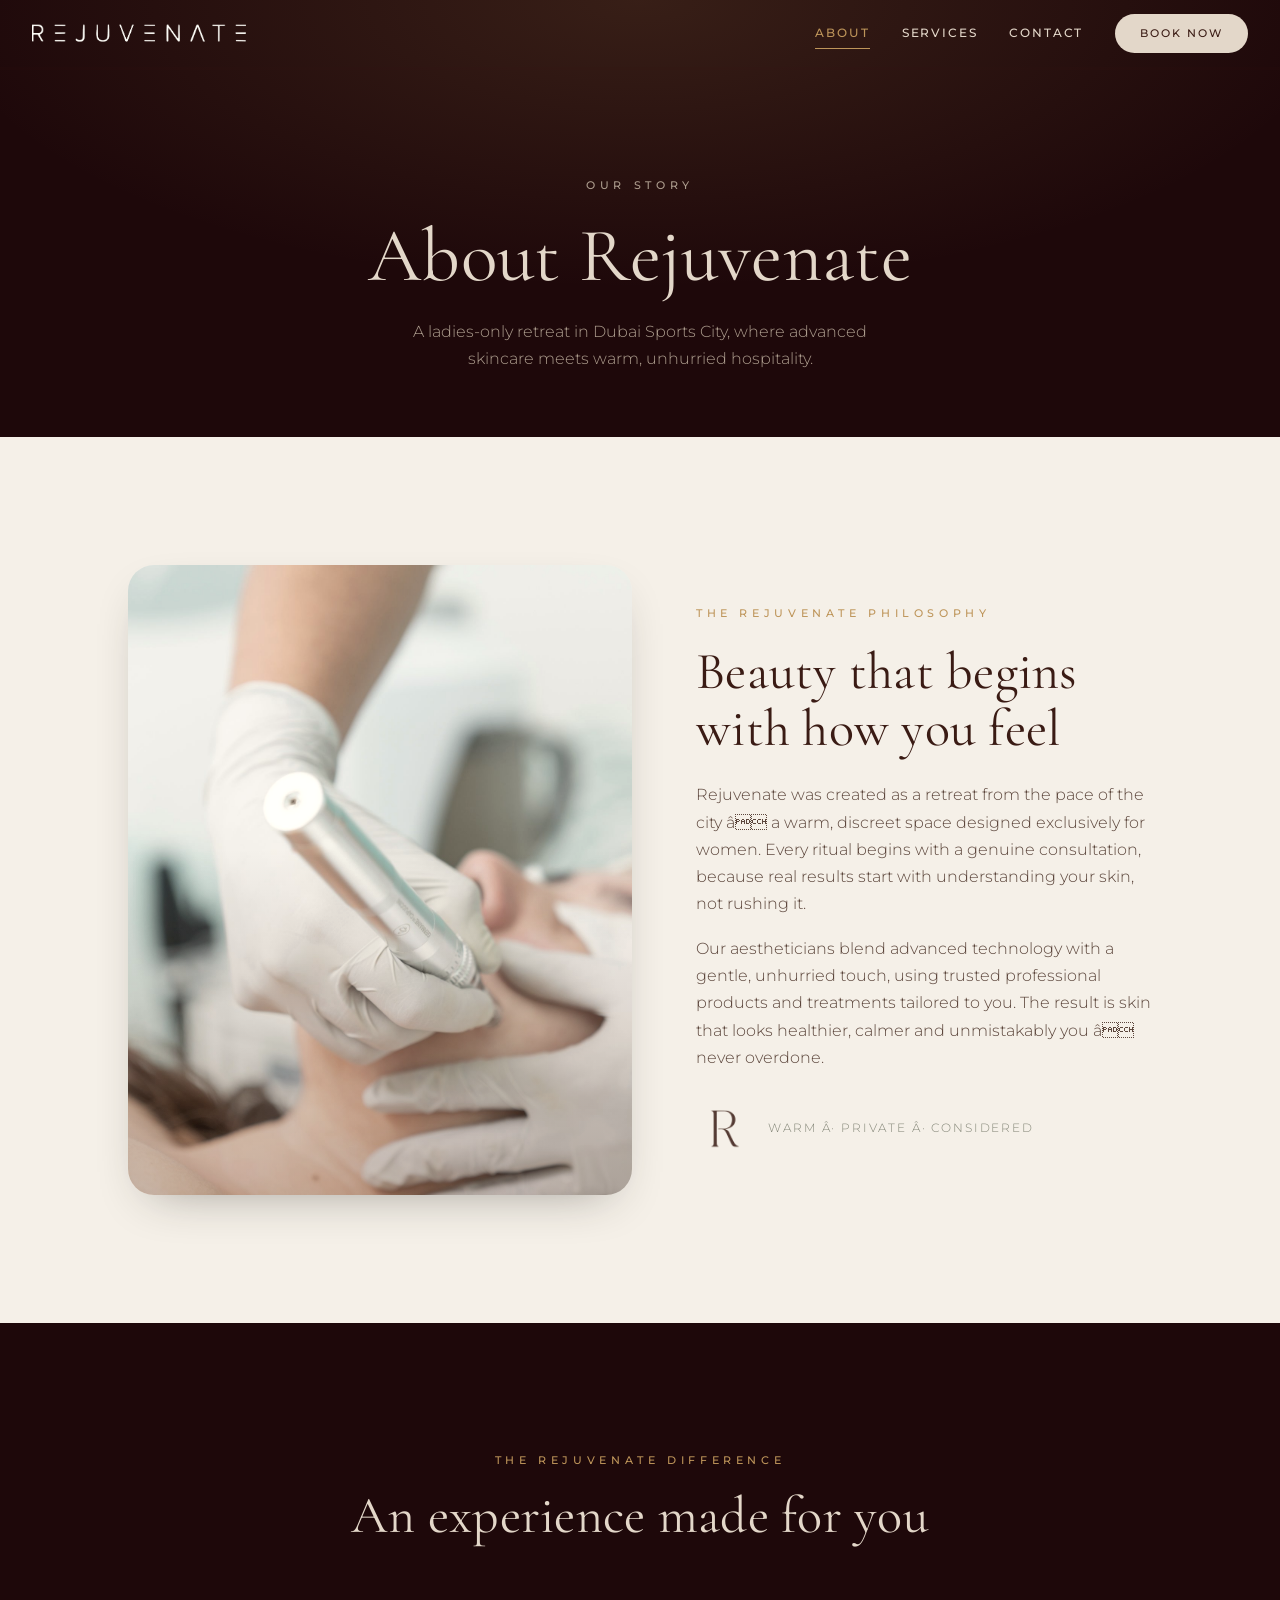
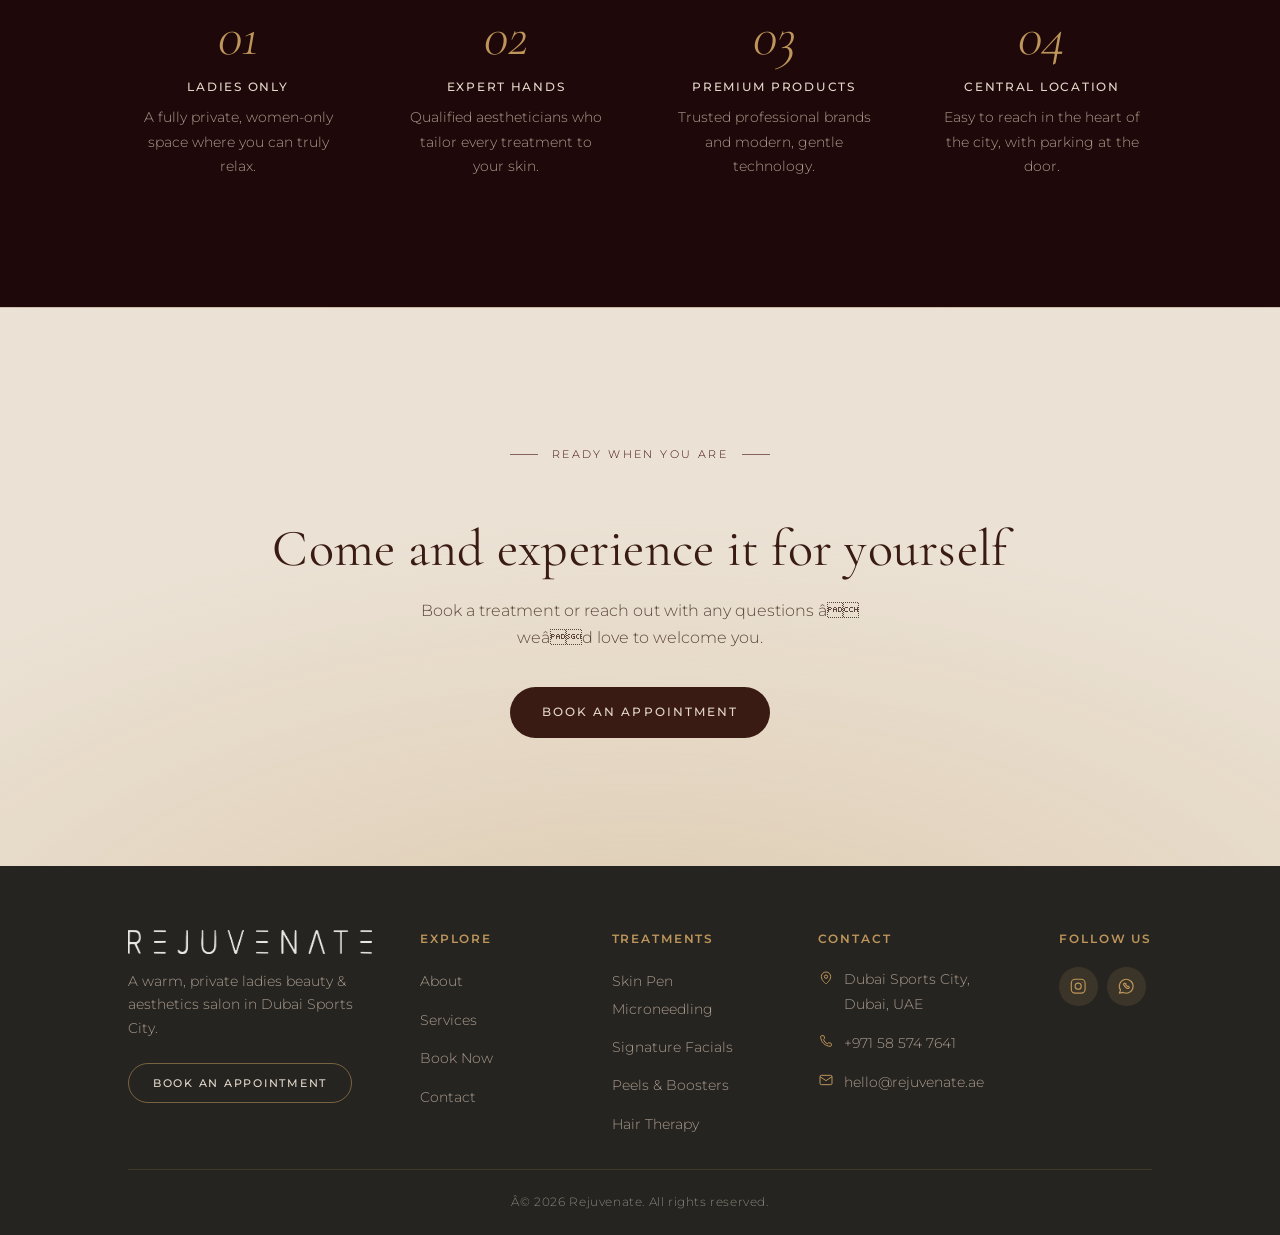
==== about/index.html @ 40043a9d "Add hidden BuildYourWeb credit comment to all pages Source-only HTML comment crediting https://build" ====
<!DOCTYPE html>
<!--
  ============================================================
  Website designed & developed by BuildYourWeb
  https://buildyourweb.ae
  Crafted for Rejuvenate — Ladies Beauty & Aesthetics, Dubai Sports City.
  © BuildYourWeb. All rights reserved.
  ============================================================
-->
<html lang="en">
  <head>
    <meta charset="UTF-8" />
    <meta name="viewport" content="width=device-width, initial-scale=1.0, viewport-fit=cover" />
    <meta name="description" content="About Rejuvenate â a warm, private ladies beauty and aesthetics salon in Dubai Sports City, built around genuine consultation and considered, results-driven care." />
    <title>About | Rejuvenate â Ladies Beauty &amp; Aesthetics, Dubai</title>

    <link rel="icon" type="image/png" sizes="32x32" href="/assets/favicon-32.png" />
    <link rel="icon" type="image/png" sizes="512x512" href="/assets/favicon.png" />
    <link rel="apple-touch-icon" sizes="180x180" href="/assets/apple-touch-icon.png" />

    <meta property="og:type" content="website" />
    <meta property="og:url" content="https://rejuvenate.buildyourweb.ae/about/" />
    <meta property="og:title" content="About | Rejuvenate" />
    <meta property="og:description" content="A warm, private ladies salon in Dubai Sports City, built around genuine consultation and considered care." />
    <meta property="og:image" content="https://rejuvenate.buildyourweb.ae/assets/og-image.jpg" />
    <meta property="og:site_name" content="Rejuvenate" />

    <link rel="preconnect" href="https://fonts.googleapis.com" />
    <link rel="preconnect" href="https://fonts.gstatic.com" crossorigin />
    <link href="https://fonts.googleapis.com/css2?family=Cormorant+Garamond:ital,wght@0,400;0,500;1,400;1,500&family=Montserrat:wght@300;400;500;600&display=swap" rel="stylesheet" />
    <link rel="stylesheet" href="/site.css?v=9" />
  </head>
  <body>
    <header class="site-header" id="top">
      <a href="/" class="brand" aria-label="Rejuvenate home">
        <img class="brand__full" src="/assets/logo/rejuvenate_logo_transparent.png" alt="Rejuvenate" />
        <img class="brand__mark" src="/assets/logo/r_logo_transparent.png" alt="" aria-hidden="true" />
      </a>
      <nav class="nav" aria-label="Primary">
        <a href="/about/" class="is-active">About</a>
        <a href="/services/">Services</a>
        <a href="/contact/">Contact</a>
        <a href="/book/" class="btn btn--dark">Book Now</a>
      </nav>
      <button class="nav-toggle" aria-label="Open menu" aria-controls="nav" aria-expanded="false">
        <span></span><span></span><span></span>
      </button>
    </header>

    <main>
      <section class="page-hero">
        <div class="wrap">
          <p class="eyebrow">Our story</p>
          <h1 class="display">About Rejuvenate</h1>
          <p>A ladies-only retreat in Dubai Sports City, where advanced skincare meets warm, unhurried hospitality.</p>
        </div>
      </section>

      <!-- Philosophy -->
      <section class="section">
        <div class="wrap about__grid">
          <div class="about__media reveal">
            <img src="/assets/landing_background2.jpg" alt="A calming facial treatment at Rejuvenate" loading="lazy" />
          </div>
          <div class="about__body reveal">
            <p class="eyebrow">The Rejuvenate philosophy</p>
            <h2 class="display">Beauty that begins with how you feel</h2>
            <p>
              Rejuvenate was created as a retreat from the pace of the city â a warm,
              discreet space designed exclusively for women. Every ritual begins with a
              genuine consultation, because real results start with understanding your
              skin, not rushing it.
            </p>
            <p>
              Our aestheticians blend advanced technology with a gentle, unhurried touch,
              using trusted professional products and treatments tailored to you. The
              result is skin that looks healthier, calmer and unmistakably you â never overdone.
            </p>
            <div class="about__sign">
              <img src="/assets/logo/r_logo_transparent.png" alt="" aria-hidden="true" />
              <span>Warm Â· Private Â· Considered</span>
            </div>
          </div>
        </div>
      </section>

      <!-- Why us -->
      <section class="section section--dark">
        <div class="wrap">
          <div class="section-head reveal">
            <p class="eyebrow">The Rejuvenate difference</p>
            <h2 class="display">An experience made for you</h2>
          </div>
          <div class="why__grid">
            <div class="why__item reveal"><span class="n">01</span><h3>Ladies Only</h3><p>A fully private, women-only space where you can truly relax.</p></div>
            <div class="why__item reveal"><span class="n">02</span><h3>Expert Hands</h3><p>Qualified aestheticians who tailor every treatment to your skin.</p></div>
            <div class="why__item reveal"><span class="n">03</span><h3>Premium Products</h3><p>Trusted professional brands and modern, gentle technology.</p></div>
            <div class="why__item reveal"><span class="n">04</span><h3>Central Location</h3><p>Easy to reach in the heart of the city, with parking at the door.</p></div>
          </div>
        </div>
      </section>

      <!-- CTA -->
      <section class="section cta-band">
        <div class="wrap reveal">
          <p class="rule">Ready when you are</p>
          <h2 class="display" style="margin-top:1.25rem;">Come and experience it for yourself</h2>
          <p>Book a treatment or reach out with any questions â weâd love to welcome you.</p>
          <a href="/book/" class="btn btn--primary">Book an appointment</a>
        </div>
      </section>
    </main>

    <footer class="site-footer">
      <div class="wrap">
        <div class="footer__top">
          <div class="footer__brand">
            <img src="/assets/logo/rejuvenate_logo_transparent.png" alt="Rejuvenate" />
            <p>A warm, private ladies beauty &amp; aesthetics salon in Dubai Sports City.</p>
            <a href="/book/" class="footer__cta">Book an appointment</a>
          </div>

          <div class="footer__col">
            <h4>Explore</h4>
            <ul>
              <li><a href="/about/">About</a></li>
              <li><a href="/services/">Services</a></li>
              <li><a href="/book/">Book Now</a></li>
              <li><a href="/contact/">Contact</a></li>
            </ul>
          </div>

          <div class="footer__col">
            <h4>Treatments</h4>
            <ul>
              <li><a href="/services/">Skin Pen Microneedling</a></li>
              <li><a href="/services/">Signature Facials</a></li>
              <li><a href="/services/">Peels &amp; Boosters</a></li>
              <li><a href="/services/">Hair Therapy</a></li>
            </ul>
          </div>

          <div class="footer__col">
            <h4>Contact</h4>
            <ul class="footer__contact">
              <li>
                <span class="fi" aria-hidden="true"><svg viewBox="0 0 24 24" fill="none" stroke="currentColor" stroke-width="1.5"><path d="M12 21s7-5.7 7-11a7 7 0 1 0-14 0c0 5.3 7 11 7 11Z"/><circle cx="12" cy="10" r="2.5"/></svg></span>
                <span>Dubai Sports City, Dubai, UAE</span>
              </li>
              <li>
                <span class="fi" aria-hidden="true"><svg viewBox="0 0 24 24" fill="none" stroke="currentColor" stroke-width="1.5"><path d="M4 5c0 8.3 6.7 15 15 15 .9 0 1-.9 1-1.5v-2.3c0-.5-.4-.9-.9-1l-3-.5c-.4-.1-.8.1-1 .4l-.9 1.2A12 12 0 0 1 8.2 10l1.2-.9c.3-.2.5-.6.4-1l-.5-3A1 1 0 0 0 8.3 4H6C5.4 4 4 4.1 4 5Z"/></svg></span>
                <a href="https://wa.me/971585747641?text=Hi%20Rejuvenate%21%20I%27d%20like%20to%20book%20an%20appointment.">+971 58 574 7641</a>
              </li>
              <li>
                <span class="fi" aria-hidden="true"><svg viewBox="0 0 24 24" fill="none" stroke="currentColor" stroke-width="1.5"><rect x="3" y="5" width="18" height="14" rx="2"/><path d="m3 7 9 6 9-6"/></svg></span>
                <a href="mailto:hello@rejuvenate.ae">hello@rejuvenate.ae</a>
              </li>
            </ul>
          </div>

          <div class="footer__col">
            <h4>Follow Us</h4>
            <div class="footer__socials">
              <a href="https://www.instagram.com/rejuvenate_dxb/" target="_blank" rel="noopener noreferrer" aria-label="Instagram"><svg viewBox="0 0 24 24" fill="none" stroke="currentColor" stroke-width="1.5"><rect x="3" y="3" width="18" height="18" rx="5"/><circle cx="12" cy="12" r="4"/><circle cx="17.2" cy="6.8" r="0.6" fill="currentColor" stroke="none"/></svg></a>
              <a href="https://wa.me/971585747641?text=Hi%20Rejuvenate%21%20I%27d%20like%20to%20book%20an%20appointment." target="_blank" rel="noopener noreferrer" aria-label="WhatsApp"><svg viewBox="0 0 24 24" fill="none" stroke="currentColor" stroke-width="1.5" stroke-linecap="round" stroke-linejoin="round"><path d="M3 21l1.65-3.8a9 9 0 1 1 3.4 2.9L3 21"/><path d="M9 10.5c.5 1 1.5 2.5 3 3.5 1 .7 2 1 2.5 1 .3 0 .5-.1.7-.3l.8-.8a.5.5 0 0 0 0-.7l-1.3-1.3a.5.5 0 0 0-.7 0l-.4.4a4.5 4.5 0 0 1-2.4-2.4l.4-.4a.5.5 0 0 0 0-.7L10.3 8a.5.5 0 0 0-.7 0l-.8.8c-.2.2-.3.4-.3.7.1.4.3.7.5 1z"/></svg></a>
            </div>
          </div>
        </div>

        <div class="footer__bottom">
          <span>Â© <span id="year">2026</span> Rejuvenate. All rights reserved.</span>
        </div>
      </div>
    </footer>

    <script src="/site.js?v=9" defer></script>
    <script>document.getElementById("year").textContent = new Date().getFullYear();</script>
  </body>
</html>
---- site.css ----
/* ============================================================
   REJUVENATE — main site styles
   Palette & type taken verbatim from brand_board.txt.
   Light backgrounds use --sand / dark use --espresso: tints of
   the brand cream / espresso for large fields (disclosed).
   ============================================================ */

*,
*::before,
*::after {
  box-sizing: border-box;
  margin: 0;
  padding: 0;
}

/* Kelvinch must be self-hosted — drop the file at assets/fonts/Kelvinch.woff2
   and it upgrades automatically. Until then the brand-board fallback
   (Cormorant Garamond) renders. */
@font-face {
  font-family: "Kelvinch";
  src: url("assets/fonts/Kelvinch.woff2") format("woff2"),
       url("assets/fonts/Kelvinch.woff")  format("woff");
  font-weight: 400;
  font-style: normal;
  font-display: swap;
}

:root {
  /* ── Brand palette (exact hex from brand_board.txt) ── */
  --cream:    #E3D7C9;
  --taupe:    #AD9D8E;
  --gold:     #BE955A;
  --sage:     #858779;
  --charcoal: #252420;
  --espresso: #3A1B14;
  --burgundy: #430F11;

  /* ── Derived neutrals (tints of the brand cream/espresso for
        large calm fields — not new brand colours) ── */
  --sand:      #F5F0E8;  /* light warm background */
  --sand-deep: #EBE2D5;  /* slightly deeper sand for cards / bands */

  /* ── Semantic tokens ── */
  --bg:            var(--sand);
  --ink:           var(--espresso);
  --ink-soft:      #5c463c;      /* espresso lightened for body copy */
  --line:          rgba(58, 27, 20, 0.14);

  --font-display: "Kelvinch", "Cormorant Garamond", "Playfair Display", Georgia, serif;
  --font-body:    "Montserrat", Arial, sans-serif;

  --wrap:  72rem;   /* max content width */
  --gutter: clamp(1.25rem, 5vw, 4rem);

  --radius: 18px;
  --radius-lg: 26px;
  --shadow: 0 18px 50px -24px rgba(37, 36, 32, 0.45);
  --shadow-soft: 0 10px 30px -18px rgba(37, 36, 32, 0.4);

  --ease: cubic-bezier(0.22, 1, 0.36, 1);
}

html {
  -webkit-text-size-adjust: 100%;
  scroll-behavior: smooth;
  scroll-padding-top: 5.5rem; /* clear the sticky header on anchor jumps */
  overscroll-behavior: none;  /* no rubber-band bounce / scroll-chaining */
  scrollbar-width: none;      /* hide the side scrollbar (Firefox) */
  background-color: var(--charcoal);  /* canvas below the footer matches the footer */
}
/* Hide the native side scrollbar (WebKit/Chromium) — a scroll-progress bar
   under the navbar shows position instead */
html::-webkit-scrollbar { width: 0; height: 0; }

@media (prefers-reduced-motion: reduce) {
  html { scroll-behavior: auto; }
}

body {
  font-family: var(--font-body);
  font-weight: 300;
  font-size: 1rem;
  line-height: 1.7;
  color: var(--ink-soft);
  background: var(--bg);
  -webkit-font-smoothing: antialiased;
  -moz-osx-font-smoothing: grayscale;
  overflow-x: hidden;
  overscroll-behavior: none;  /* no rubber-band bounce / scroll-chaining */
}

img { max-width: 100%; height: auto; display: block; }

a { color: inherit; }

/* ── Reusable layout ── */
.wrap {
  width: 100%;
  max-width: var(--wrap);
  margin-inline: auto;
  padding-inline: var(--gutter);
}

.section {
  padding-block: clamp(4.5rem, 10vw, 8rem);
}

.section--tight { padding-block: clamp(3.5rem, 7vw, 5.5rem); }

/* Dark section variant */
.section--dark {
  background: #1E080A;
  color: var(--cream);
}
.section--charcoal {
  background: var(--charcoal);
  color: var(--cream);
}

/* ── Shared type ── */
.eyebrow {
  font-family: var(--font-body);
  font-size: 0.6875rem;
  font-weight: 500;
  letter-spacing: 0.42em;
  text-transform: uppercase;
  color: var(--gold);
  margin: 0;
}

.display {
  font-family: var(--font-display);
  font-weight: 400;
  line-height: 1.1;
  letter-spacing: 0.005em;
  color: var(--ink);
}
.section--dark .display,
.section--charcoal .display { color: var(--cream); }

h1.display { font-size: clamp(2.6rem, 7vw, 4.75rem); }
h2.display { font-size: clamp(2rem, 5vw, 3.25rem); }
h3.display { font-size: clamp(1.5rem, 3vw, 2rem); }

.lead {
  font-size: clamp(1.05rem, 1.6vw, 1.2rem);
  line-height: 1.75;
  max-width: 42ch;
}

.rule {
  display: inline-flex;
  align-items: center;
  gap: 0.875rem;
  font-family: var(--font-body);
  font-size: 0.6875rem;
  letter-spacing: 0.22em;
  text-transform: uppercase;
  color: var(--burgundy);
}
.section--dark .rule,
.section--charcoal .rule { color: var(--gold); }
.rule::before,
.rule::after {
  content: "";
  width: 1.75rem;
  height: 1px;
  background: currentColor;
  opacity: 0.6;
}

/* ── Buttons ── */
.btn {
  display: inline-flex;
  align-items: center;
  justify-content: center;
  gap: 0.5rem;
  padding: 0.9rem 1.9rem;
  font-family: var(--font-body);
  font-size: 0.72rem;
  font-weight: 500;
  letter-spacing: 0.18em;
  text-transform: uppercase;
  text-decoration: none;
  border-radius: 999px;
  border: 1px solid transparent;
  cursor: pointer;
  transition: background-color 0.3s var(--ease), color 0.3s var(--ease),
              border-color 0.3s var(--ease), transform 0.3s var(--ease);
}
.btn:hover { transform: translateY(-2px); }

.btn--primary {
  background: var(--gold);
  color: #2c1a0d;
}
.btn--primary:hover { background: #cba368; }

.btn--dark {
  background: var(--espresso);
  color: var(--cream);
}
.btn--dark:hover { background: var(--burgundy); }

.btn--ghost {
  background: transparent;
  border-color: currentColor;
  color: var(--ink);
}
.section--dark .btn--ghost,
.section--charcoal .btn--ghost { color: var(--cream); }
.btn--ghost:hover { background: rgba(190, 149, 90, 0.14); }

.btn--light {
  background: var(--cream);
  color: var(--espresso);
}
.btn--light:hover { background: #efe6d8; }

/* ============================================================
   Header / nav
   ============================================================ */
.site-header {
  position: fixed;
  inset: 0 0 auto 0;
  z-index: 100;
  display: flex;
  align-items: center;
  justify-content: space-between;
  gap: 1rem;
  padding: 0.85rem clamp(1.1rem, 3vw, 2rem);
  background: rgba(245, 240, 232, 0);
  transition: background-color 0.4s var(--ease), box-shadow 0.4s var(--ease),
              padding 0.4s var(--ease);
}
.site-header.is-scrolled {
  background: var(--sand);            /* fully opaque when solid */
  box-shadow: 0 1px 0 var(--line), var(--shadow-soft);
  padding-block: 0.7rem;
}

/* Scroll-progress bar attached to the bottom edge of the navbar */
.scroll-progress {
  position: absolute;
  top: 100%;
  left: 0;
  right: 0;
  height: 3px;
  background: rgba(58, 27, 20, 0.10);
  overflow: hidden;
  pointer-events: none;
}
.scroll-progress i {
  display: block;
  height: 100%;
  width: 100%;
  background: #3A1B14;
  transform: scaleX(0);
  transform-origin: left center;
  will-change: transform;
}

/* Logo: full REJUVENATE wordmark at the top, shrinks/cross-fades to the
   R monogram once the header turns solid on scroll. */
.brand {
  position: relative;
  display: block;
  height: 1.7rem;
  width: 13.5rem;                 /* full wordmark width */
  overflow: hidden;
  line-height: 0;
  flex-shrink: 0;
  transition: width 0.45s var(--ease);
}
.site-header.is-scrolled .brand { width: 1.9rem; }   /* collapses to the R */
.brand img {
  position: absolute;
  top: 50%;
  left: 0;
  transform: translateY(-50%);
  width: auto;
  transition: opacity 0.4s var(--ease);
}
.brand__full { height: 1.05rem; opacity: 1; }
.brand__mark { height: 1.6rem; opacity: 0; }
.site-header.is-scrolled .brand__full { opacity: 0; }
.site-header.is-scrolled .brand__mark { opacity: 1; }
/* Lighten whichever logo shows over the dark hero (transparent header) */
.site-header:not(.is-scrolled) .brand img {
  filter: brightness(0) invert(1) sepia(0.25) saturate(1.4) hue-rotate(-6deg);
}

.nav {
  display: flex;
  align-items: center;
  gap: clamp(1.25rem, 2.5vw, 2.5rem);
}
.nav a:not(.btn) {
  font-family: var(--font-body);
  font-size: 0.72rem;
  font-weight: 500;
  letter-spacing: 0.16em;
  text-transform: uppercase;
  text-decoration: none;
  color: var(--ink);
  position: relative;
  padding-block: 0.25rem;
  transition: color 0.25s var(--ease);
}
.site-header:not(.is-scrolled) .nav a:not(.btn) { color: var(--cream); }
.nav a:not(.btn)::after {
  content: "";
  position: absolute;
  left: 0; bottom: -2px;
  width: 0; height: 1px;
  background: var(--gold);
  transition: width 0.3s var(--ease);
}
.nav a:not(.btn):hover::after { width: 100%; }
/* Compact size for the nav Book Now button */
.nav .btn { padding: 0.6rem 1.5rem; font-size: 0.68rem; }
/* Book Now (.btn--dark) keeps its own cream text when the header is solid;
   only the transparent-over-hero state flips it to a light pill. */
.site-header:not(.is-scrolled) .nav .btn--dark { background: var(--cream); color: var(--espresso); }
.nav a.is-active:not(.btn) { color: var(--gold); }
.nav a.is-active:not(.btn)::after { width: 100%; }
.site-header:not(.is-scrolled) .nav a.is-active:not(.btn) { color: var(--gold); }

/* Mobile menu button */
.nav-toggle {
  display: none;
  flex-direction: column;
  justify-content: center;
  gap: 5px;
  width: 44px; height: 44px;
  background: none;
  border: 0;
  cursor: pointer;
  padding: 0;
}
.nav-toggle span {
  display: block;
  width: 24px; height: 1.5px;
  margin-inline: auto;
  background: var(--ink);
  transition: transform 0.3s var(--ease), opacity 0.3s var(--ease), background-color 0.3s;
}
.site-header:not(.is-scrolled) .nav-toggle span { background: var(--cream); }

@media (max-width: 860px) {
  /* Boxed toggle button that morphs into an X (like Jana) */
  .nav-toggle {
    display: flex;
    border: 1.5px solid rgba(58, 27, 20, 0.25);
    border-radius: 12px;
  }
  .site-header:not(.is-scrolled) .nav-toggle { border-color: rgba(227, 215, 201, 0.5); }

  /* Floating rounded card that drops from the top-right, below the navbar */
  .nav {
    position: absolute;
    top: calc(100% + 0.6rem);
    right: clamp(1.1rem, 3vw, 2rem);
    left: auto;
    width: min(68vw, 15.5rem);
    flex-direction: column;
    align-items: stretch;
    gap: 0.2rem;
    padding: 0.6rem;
    background: #fbf8f2;
    border: 1px solid var(--line);
    border-radius: 20px;
    box-shadow: 0 26px 60px -22px rgba(37, 36, 32, 0.55);
    opacity: 0;
    visibility: hidden;
    transform: translateY(-8px) scale(0.98);
    transform-origin: top right;
    transition: opacity 0.25s var(--ease), transform 0.3s var(--ease), visibility 0.3s;
  }
  .nav a:not(.btn),
  .site-header:not(.is-scrolled) .nav a:not(.btn) {
    color: var(--ink);
    font-size: 1.05rem;
    font-weight: 400;
    letter-spacing: 0.01em;
    text-transform: none;
    width: 100%;
    padding: 0.85rem 1rem;
    border-radius: 12px;
    transition: background-color 0.2s var(--ease), color 0.2s var(--ease);
  }
  .nav a:not(.btn)::after { display: none; }
  .nav a:not(.btn):hover { background: rgba(190, 149, 90, 0.12); }
  /* Current page shown as a filled pill (like Jana's active item) */
  .nav a.is-active:not(.btn),
  .site-header:not(.is-scrolled) .nav a.is-active:not(.btn) {
    background: rgba(190, 149, 90, 0.22);
    color: var(--burgundy);
    font-weight: 500;
  }
  .nav .btn { width: 100%; margin-top: 0.45rem; }
  .nav .btn--dark { background: var(--espresso); color: var(--cream); }
  body.nav-open .nav {
    opacity: 1;
    visibility: visible;
    transform: translateY(0) scale(1);
  }
  /* hamburger -> X (colour follows the navbar state so it stays visible) */
  body.nav-open .nav-toggle span:nth-child(1) { transform: translateY(6.5px) rotate(45deg); }
  body.nav-open .nav-toggle span:nth-child(2) { opacity: 0; }
  body.nav-open .nav-toggle span:nth-child(3) { transform: translateY(-6.5px) rotate(-45deg); }
}

/* ============================================================
   Hero
   ============================================================ */
.hero {
  position: relative;
  min-height: 100vh;
  min-height: calc(100lvh + env(safe-area-inset-bottom, 0px));  /* cover into the bottom safe area too */
  display: flex;
  align-items: center;
  padding-block: 7rem 6.5rem;   /* bottom clears the value strip */
  color: var(--cream);
  isolation: isolate;
  overflow: hidden;
}
.hero::before { /* image layer, warmed so clinical blue reads spa-warm */
  content: "";
  position: absolute;
  inset: 0;
  z-index: -2;
  background-image: url("assets/landing_background2.jpg");
  background-size: cover;
  background-position: center 30%;
  background-color: var(--espresso);
  background-blend-mode: multiply;
  filter: saturate(0.3) brightness(0.85) sepia(0.1);
  transform: scale(1.04);
}
.hero::after { /* warm gradient scrim for legibility */
  content: "";
  position: absolute;
  inset: 0;
  z-index: -1;
  background:
    linear-gradient(105deg, rgba(30,8,10,0.9) 0%, rgba(30,8,10,0.76) 45%, rgba(30,8,10,0.54) 100%),
    linear-gradient(to top, rgba(30,8,10,0.86), rgba(30,8,10,0) 45%);
}
.hero .wrap { position: relative; }
.hero__inner { max-width: 40rem; }
.hero .display { color: var(--cream); }        /* over dark hero */
.hero .btn--ghost { color: var(--cream); }
.hero .eyebrow { margin-bottom: 1.5rem; }
.hero__logo {                                   /* Rejuvenate wordmark, lightened to cream */
  width: clamp(11rem, 26vw, 15rem);
  height: auto;
  margin-bottom: 1.85rem;
  filter: brightness(0) invert(1) sepia(0.22) saturate(1.3) hue-rotate(-6deg);
  opacity: 0.95;
}
.hero h1 {
  margin-bottom: 1.75rem;
}
.hero h1 em {
  font-style: italic;
  color: var(--gold);
}
.hero p {
  font-size: clamp(1.05rem, 1.7vw, 1.25rem);
  color: rgba(227, 215, 201, 0.9);
  max-width: 36ch;
  margin-bottom: 2.5rem;
}
.hero__actions {
  display: flex;
  flex-wrap: wrap;
  gap: 0.9rem;
}
/* ============================================================
   Intro / marquee-ish values strip
   ============================================================ */
.strip {                          /* overlays the bottom of the hero image */
  position: absolute;
  left: 0; right: 0; bottom: 0;
  z-index: 1;
  background: transparent;
  color: var(--cream);
  border-top: 1px solid rgba(190,149,90,0.4);   /* gold divider line */
}
.strip .wrap {
  display: flex;
  flex-wrap: wrap;
  justify-content: center;
  gap: clamp(1rem, 4vw, 3.5rem);
  padding: 1.25rem 0 calc(1.25rem + env(safe-area-inset-bottom, 0px));
  text-align: center;
}
.strip span {
  font-size: 0.7rem;
  letter-spacing: 0.24em;
  text-transform: uppercase;
  color: var(--taupe);
}
.strip span b { color: var(--gold); font-weight: 500; }

/* ============================================================
   About
   ============================================================ */
.about__grid {
  display: grid;
  grid-template-columns: 1.05fr 0.95fr;
  gap: clamp(2rem, 5vw, 4.5rem);
  align-items: center;
}
.about__media {
  position: relative;
  border-radius: var(--radius-lg);
  overflow: hidden;
  box-shadow: var(--shadow);
  aspect-ratio: 4 / 5;
}
.about__media img {
  width: 100%; height: 100%;
  object-fit: cover;
  filter: saturate(0.8) sepia(0.12);
}
.about__media::after {
  content: "";
  position: absolute; inset: 0;
  background: linear-gradient(to top, rgba(58,27,20,0.28), rgba(58,27,20,0) 55%);
}
.about__body .eyebrow { margin-bottom: 1.25rem; }
.about__body h2 { margin-bottom: 1.5rem; }
.about__body p + p { margin-top: 1.1rem; }
.about__sign {
  margin-top: 2rem;
  display: flex;
  align-items: center;
  gap: 1rem;
}
.about__sign img { height: 3.25rem; width: auto; opacity: 0.85; }
.about__sign span {
  font-size: 0.72rem;
  letter-spacing: 0.16em;
  text-transform: uppercase;
  color: var(--sage);
}

@media (max-width: 820px) {
  .about__grid { grid-template-columns: 1fr; }
  .about__media { aspect-ratio: 3 / 2; max-height: 30rem; }
}

/* ============================================================
   Services
   ============================================================ */
.section-head {
  max-width: 46rem;
  margin-inline: auto;
  text-align: center;
  margin-bottom: clamp(2.5rem, 5vw, 4rem);
}
.section-head .eyebrow { margin-bottom: 1.1rem; }
.section-head h2 { margin-bottom: 1.1rem; }
.section-head p { margin-inline: auto; }

.services-grid {
  display: grid;
  grid-template-columns: repeat(3, 1fr);
  gap: clamp(1rem, 2.5vw, 1.5rem);
}
.service {
  background: #fff;
  background: linear-gradient(180deg, #fffdf9, var(--sand));
  border: 1px solid var(--line);
  border-radius: var(--radius);
  padding: clamp(1.6rem, 3vw, 2.25rem);
  transition: transform 0.35s var(--ease), box-shadow 0.35s var(--ease), border-color 0.35s;
}
.service:hover {
  transform: translateY(-6px);
  box-shadow: var(--shadow);
  border-color: rgba(190,149,90,0.5);
}
.service__num {
  font-family: var(--font-display);
  font-style: italic;
  font-size: 1.5rem;
  color: var(--gold);
  display: block;
  margin-bottom: 1rem;
}
.service h3 {
  font-family: var(--font-display);
  font-size: 1.4rem;
  color: var(--ink);
  margin-bottom: 0.6rem;
  line-height: 1.2;
}
.service p { font-size: 0.95rem; margin-bottom: 1.1rem; }
.service ul {
  list-style: none;
  display: flex;
  flex-wrap: wrap;
  gap: 0.4rem 0.75rem;
}
.service li {
  font-size: 0.72rem;
  letter-spacing: 0.05em;
  text-transform: uppercase;
  color: var(--sage);
  position: relative;
  padding-left: 0.85rem;
}
.service li::before {
  content: "";
  position: absolute; left: 0; top: 0.5em;
  width: 4px; height: 4px;
  border-radius: 50%;
  background: var(--gold);
}
@media (max-width: 880px) { .services-grid { grid-template-columns: repeat(2, 1fr); } }
@media (max-width: 560px) { .services-grid { grid-template-columns: 1fr; } }

/* Price menu (Services page) */
.menu { max-width: 50rem; margin-inline: auto; }
.menu-group + .menu-group { margin-top: clamp(2.5rem, 5vw, 3.75rem); }
.menu-group__title {
  font-family: var(--font-display);
  font-size: clamp(1.5rem, 3vw, 2rem);
  color: var(--ink);
  line-height: 1.1;
  padding-bottom: 0.9rem;
  margin-bottom: 0.4rem;
  border-bottom: 1px solid var(--gold);
}
.menu-item {
  display: grid;
  grid-template-columns: 1fr auto;
  align-items: baseline;
  gap: 0.4rem 1.5rem;
  padding: 0.95rem 0;
  border-bottom: 1px solid var(--line);
}
.menu-item:last-child { border-bottom: 0; }
.menu-item__name {
  font-size: 1.02rem;
  color: var(--ink);
  line-height: 1.4;
}
.menu-item__dur {
  display: inline-block;
  margin-left: 0.35rem;
  font-size: 0.7rem;
  letter-spacing: 0.1em;
  text-transform: uppercase;
  color: var(--sage);
  white-space: nowrap;
}
.menu-item__price {
  font-family: var(--font-body);
  font-weight: 500;
  font-size: 1rem;
  color: var(--burgundy);
  white-space: nowrap;
}

/* ============================================================
   Feature / why-us band (dark)
   ============================================================ */
.why__grid {
  display: grid;
  grid-template-columns: repeat(4, 1fr);
  gap: clamp(1.5rem, 4vw, 3rem);
  margin-top: 3rem;
}
.why__item {
  text-align: center;
  padding-inline: 0.5rem;
}
.why__item .n {
  font-family: var(--font-display);
  font-style: italic;
  font-size: clamp(2.5rem, 5vw, 3.5rem);
  color: var(--gold);
  line-height: 1;
  display: block;
  margin-bottom: 0.75rem;
}
.why__item h3 {
  font-family: var(--font-body);
  font-size: 0.78rem;
  font-weight: 500;
  letter-spacing: 0.14em;
  text-transform: uppercase;
  color: var(--cream);
  margin-bottom: 0.5rem;
}
.why__item p { font-size: 0.9rem; color: var(--taupe); }
@media (max-width: 720px) { .why__grid { grid-template-columns: repeat(2, 1fr); } }

/* ============================================================
   Booking CTA band
   ============================================================ */
.cta-band {
  position: relative;
  text-align: center;
  background:
    radial-gradient(130% 150% at 50% 130%, rgba(190,149,90,0.32), transparent 62%),
    var(--sand-deep);
  color: var(--ink-soft);
  border-top: 1px solid var(--line);
}
.cta-band .display { color: var(--ink); }        /* visible dark heading on the light band */
.cta-band .rule { color: var(--burgundy); }
.cta-band h2 { margin-bottom: 1.25rem; }
.cta-band p { max-width: 42ch; margin: 0 auto 2.25rem; color: var(--ink-soft); }
.cta-band .btn--primary { background: var(--espresso); color: var(--cream); }
.cta-band .btn--primary:hover { background: var(--burgundy); }

/* ============================================================
   Contact
   ============================================================ */
.contact__grid {
  display: grid;
  grid-template-columns: 0.9fr 1.1fr;
  gap: clamp(2rem, 5vw, 4rem);
}
.contact__info h2 { margin-bottom: 1.5rem; }
.contact__list {
  list-style: none;
  margin-top: 2rem;
  display: grid;
  gap: 1.4rem;
}
.contact__list li { display: flex; gap: 1rem; align-items: flex-start; }
.contact__list .ic {
  flex-shrink: 0;
  width: 2.5rem; height: 2.5rem;
  display: grid; place-items: center;
  border-radius: 50%;
  border: 1px solid var(--line);
  color: var(--gold);
}
.contact__list .ic svg { width: 1.1rem; height: 1.1rem; }
.contact__list .k {
  font-size: 0.68rem;
  letter-spacing: 0.16em;
  text-transform: uppercase;
  color: var(--sage);
  display: block;
  margin-bottom: 0.15rem;
}
.contact__list .v { color: var(--ink); font-weight: 400; }
.contact__list a.v { text-decoration: none; transition: color 0.2s; }
.contact__list a.v:hover { color: var(--gold); }

.contact__socials { display: flex; gap: 0.75rem; margin-top: 2rem; }
.contact__socials a {
  width: 2.75rem; height: 2.75rem;
  display: grid; place-items: center;
  border-radius: 50%;
  border: 1px solid var(--line);
  color: var(--ink);
  transition: background-color 0.25s, color 0.25s, border-color 0.25s, transform 0.25s;
}
.contact__socials a:hover { background: var(--espresso); color: var(--cream); border-color: var(--espresso); transform: translateY(-2px); }
.contact__socials svg { width: 1.2rem; height: 1.2rem; }

/* Contact form */
.form {
  background: linear-gradient(180deg, #fffdf9, var(--sand));
  border: 1px solid var(--line);
  border-radius: var(--radius-lg);
  padding: clamp(1.75rem, 4vw, 2.75rem);
  box-shadow: var(--shadow-soft);
}
.form .row { display: grid; grid-template-columns: 1fr 1fr; gap: 1rem; }
.field { margin-bottom: 1.1rem; }
.field label {
  display: block;
  font-size: 0.68rem;
  letter-spacing: 0.14em;
  text-transform: uppercase;
  color: var(--sage);
  margin-bottom: 0.5rem;
}
.field input,
.field select,
.field textarea {
  width: 100%;
  font-family: var(--font-body);
  font-size: 0.95rem;
  color: var(--ink);
  background: #fff;
  border: 1px solid var(--line);
  border-radius: 12px;
  padding: 0.8rem 1rem;
  transition: border-color 0.25s, box-shadow 0.25s;
}
.field textarea { resize: vertical; min-height: 7rem; }
.field input:focus,
.field select:focus,
.field textarea:focus {
  outline: none;
  border-color: var(--gold);
  box-shadow: 0 0 0 3px rgba(190,149,90,0.18);
}
.form .btn { width: 100%; margin-top: 0.5rem; }
.form__note { font-size: 0.8rem; color: var(--sage); margin-top: 1rem; text-align: center; }
@media (max-width: 820px) {
  .contact__grid { grid-template-columns: 1fr; }
}
@media (max-width: 480px) {
  .form .row { grid-template-columns: 1fr; }
}

/* Map */
.map {
  margin-top: clamp(3rem, 6vw, 4.5rem);
  border-radius: var(--radius-lg);
  overflow: hidden;
  box-shadow: var(--shadow-soft);
  border: 1px solid var(--line);
  line-height: 0;
}
.map iframe { width: 100%; height: 380px; border: 0; filter: saturate(0.85) sepia(0.06); }

/* ============================================================
   Footer
   ============================================================ */
.site-footer {
  background: var(--charcoal);
  color: var(--taupe);
  padding-block: clamp(3rem, 5vw, 4rem) 1.4rem;
  padding-bottom: calc(1.4rem + env(safe-area-inset-bottom, 0px)); /* fill the bottom safe area with the footer colour */
}
.footer__top {
  display: grid;
  grid-template-columns: 1.7fr 1fr 1.1fr 1.35fr auto;
  gap: clamp(1.75rem, 4vw, 3rem);
  padding-bottom: 2rem;
  border-bottom: 1px solid rgba(190,149,90,0.18);
}
.footer__brand img { height: 1.5rem; width: auto; filter: brightness(0) invert(1) sepia(0.3) saturate(1.3) hue-rotate(-6deg); opacity: 0.9; margin-bottom: 1rem; }
.footer__brand p { font-size: 0.88rem; max-width: 32ch; margin-bottom: 1.35rem; }
.footer__cta {
  display: inline-flex;
  align-items: center;
  padding: 0.62rem 1.5rem;
  font-family: var(--font-body);
  font-size: 0.68rem;
  font-weight: 500;
  letter-spacing: 0.16em;
  text-transform: uppercase;
  text-decoration: none;
  color: var(--cream);
  border: 1px solid rgba(190,149,90,0.55);
  border-radius: 999px;
  transition: background-color 0.25s var(--ease), border-color 0.25s var(--ease), color 0.25s var(--ease);
}
.footer__cta:hover { background: var(--gold); border-color: var(--gold); color: #2c1a0d; }

.footer__col h4 {
  font-family: var(--font-body);
  font-size: 0.72rem;
  font-weight: 600;
  letter-spacing: 0.16em;
  text-transform: uppercase;
  color: var(--gold);
  margin-bottom: 1.15rem;
}
.footer__col ul { list-style: none; display: grid; gap: 0.7rem; }
.footer__col a { text-decoration: none; color: var(--taupe); font-size: 0.9rem; transition: color 0.2s; }
.footer__col a:hover { color: var(--cream); }

/* Contact details with leading icons */
.footer__col ul.footer__contact { gap: 0.9rem; }
.footer__contact li { display: flex; align-items: flex-start; gap: 0.65rem; font-size: 0.9rem; }
.footer__contact .fi { color: var(--gold); flex-shrink: 0; line-height: 0; margin-top: 0.15rem; }
.footer__contact .fi svg { width: 1rem; height: 1rem; display: block; }

/* Follow-us circular social buttons */
.footer__socials { display: flex; gap: 0.6rem; }
.footer__socials a {
  width: 2.4rem; height: 2.4rem;
  display: grid; place-items: center;
  border-radius: 50%;
  background: rgba(190,149,90,0.14);
  color: var(--gold);
  transition: background-color 0.25s var(--ease), color 0.25s var(--ease), transform 0.25s var(--ease);
}
.footer__socials a:hover { background: var(--gold); color: #2c1a0d; transform: translateY(-2px); }
.footer__socials svg { width: 1.15rem; height: 1.15rem; }

.footer__bottom {
  padding-top: 1.4rem;
  text-align: center;
  font-size: 0.75rem;
  letter-spacing: 0.05em;
  color: var(--sage);
}
@media (max-width: 900px) {
  .footer__top { grid-template-columns: 1fr 1fr 1fr; }
  .footer__brand { grid-column: 1 / -1; }
}
@media (max-width: 560px) {
  .footer__top { grid-template-columns: 1fr 1fr; }
}

/* ============================================================
   Reveal-on-scroll
   ============================================================ */
.reveal {
  opacity: 0;
  transform: translateY(24px);
  transition: opacity 0.8s var(--ease), transform 0.8s var(--ease);
}
.reveal.is-in { opacity: 1; transform: none; }
@media (prefers-reduced-motion: reduce) {
  .reveal { opacity: 1; transform: none; transition: none; }
}

/* ============================================================
   HOME — editorial components (distinct from interior pages)
   ============================================================ */

/* Brand statement / manifesto */
.manifesto { text-align: center; background: var(--sand); }
.manifesto .wrap { max-width: 54rem; }
.manifesto .eyebrow { margin-bottom: 2rem; }
.manifesto .statement {
  font-family: var(--font-display);
  font-style: italic;
  font-weight: 400;
  font-size: clamp(1.7rem, 3.8vw, 3rem);
  line-height: 1.32;
  color: var(--ink);
  letter-spacing: 0.005em;
}
.manifesto .statement em { color: var(--gold); font-style: italic; }
.manifesto .monogram {
  width: 2.5rem;
  height: auto;
  margin: 2.5rem auto 0;
  opacity: 0.75;
}
.manifesto .more {
  display: inline-flex;
  align-items: center;
  gap: 0.5rem;
  margin-top: 2.25rem;
  font-size: 0.72rem;
  font-weight: 500;
  letter-spacing: 0.18em;
  text-transform: uppercase;
  color: var(--burgundy);
  text-decoration: none;
}
.manifesto .more span { transition: transform 0.3s var(--ease); }
.manifesto .more:hover span { transform: translateX(5px); }

/* Curated treatment index (hairline list, not cards) */
.index-head {
  display: flex;
  align-items: flex-end;
  justify-content: space-between;
  gap: 1.5rem 2rem;
  flex-wrap: wrap;
  margin-bottom: clamp(1.5rem, 4vw, 2.75rem);
}
.index-head .eyebrow { margin-bottom: 0.9rem; }
.index-head h2 { margin: 0; }
.index-head .index-viewall {
  font-size: 0.72rem;
  font-weight: 500;
  letter-spacing: 0.18em;
  text-transform: uppercase;
  color: var(--burgundy);
  text-decoration: none;
  white-space: nowrap;
  padding-bottom: 0.35rem;
}
.index-head .index-viewall:hover { color: var(--gold); }

.index-list { border-top: 1px solid var(--line); }
.index-row {
  display: grid;
  grid-template-columns: auto 1fr 1.1fr auto;
  align-items: baseline;
  gap: clamp(0.85rem, 3vw, 2.5rem);
  padding: clamp(1.3rem, 3vw, 2.1rem) 0;
  border-bottom: 1px solid var(--line);
  text-decoration: none;
  color: inherit;
  transition: padding-left 0.35s var(--ease), background-color 0.35s var(--ease);
}
.index-row:hover { padding-left: 0.75rem; }
.index-row .ix {
  font-family: var(--font-display);
  font-style: italic;
  font-size: clamp(1rem, 1.6vw, 1.25rem);
  color: var(--gold);
}
.index-row .name {
  font-family: var(--font-display);
  font-size: clamp(1.4rem, 3vw, 2.1rem);
  line-height: 1.1;
  color: var(--ink);
}
.index-row .desc {
  font-size: 0.92rem;
  line-height: 1.55;
  color: var(--sage);
}
.index-row .arrow {
  color: var(--gold);
  align-self: center;
  transition: transform 0.3s var(--ease);
}
.index-row .arrow svg { width: 1.4rem; height: 1.4rem; display: block; }
.index-row:hover .arrow { transform: translateX(6px); }
.index-row:hover .name { color: var(--burgundy); }
@media (max-width: 720px) {
  .index-row { grid-template-columns: auto 1fr auto; }
  .index-row .desc { display: none; }
}

/* Mood band — atmospheric image moment carrying the booking invite */
.mood {
  position: relative;
  isolation: isolate;
  overflow: hidden;
  text-align: center;
  color: var(--cream);
  padding-block: clamp(6rem, 15vw, 11rem);
}
.mood::before {
  content: "";
  position: absolute; inset: 0; z-index: -2;
  background-image: url("/assets/landing_background2.jpg");
  background-size: cover;
  background-position: center 35%;
  background-color: var(--espresso);
  background-blend-mode: multiply;
  filter: saturate(0.68) brightness(0.85) sepia(0.3);
  transform: scale(1.04);
}
.mood::after {
  content: "";
  position: absolute; inset: 0; z-index: -1;
  background:
    radial-gradient(120% 130% at 50% 50%, rgba(30,8,10,0.55), rgba(30,8,10,0.82));
}
.mood .eyebrow { color: var(--gold); }
.mood .line {
  font-family: var(--font-display);
  font-style: italic;
  font-size: clamp(1.9rem, 5vw, 3.4rem);
  line-height: 1.25;
  color: var(--cream);
  max-width: 20ch;
  margin: 1.5rem auto 2.5rem;
}

/* ============================================================
   Booking page
   ============================================================ */
.page-hero {
  padding-block: clamp(8rem, 14vw, 11rem) clamp(2.5rem, 5vw, 4rem);
  text-align: center;
  background:
    radial-gradient(100% 120% at 50% 0%, rgba(190,149,90,0.16), transparent 55%),
    #1E080A;
  color: var(--cream);
}
.page-hero .display { color: var(--cream); }
.page-hero .eyebrow { margin-bottom: 1.25rem; }
.page-hero h1 { margin-bottom: 1.25rem; }
.page-hero p { max-width: 46ch; margin-inline: auto; color: var(--taupe); }

.booking-wrap {
  max-width: 60rem;
  margin: clamp(-3rem, -5vw, -4rem) auto 0;
  padding-inline: var(--gutter);
  position: relative;
  z-index: 2;
}
.booking-card {
  background: #fffdf9;
  border: 1px solid var(--line);
  border-radius: var(--radius-lg);
  box-shadow: var(--shadow);
  padding: clamp(1.25rem, 4vw, 2.75rem);
}
#bookapp-reservation-widget { min-height: 320px; }
.booking-fallback {
  text-align: center;
  color: var(--sage);
  font-size: 0.9rem;
  padding: 2rem 1rem;
}
.booking-fallback a { color: var(--gold); }
.booking-help {
  text-align: center;
  margin: 2.5rem auto 0;
  max-width: 40rem;
  color: var(--ink-soft);
}
.booking-help a { color: var(--burgundy); font-weight: 500; }

/* Booking: existing vs new customer choice */
.booking-choice { text-align: center; padding: clamp(0.25rem, 2vw, 1rem) 0; }
.booking-choice h2 { margin-bottom: 0.5rem; }
.booking-choice > p {
  color: var(--ink-soft);
  max-width: 44ch;
  margin: 0 auto clamp(1.75rem, 4vw, 2.5rem);
}
.choice-grid {
  display: grid;
  grid-template-columns: repeat(2, 1fr);
  gap: clamp(0.85rem, 2.5vw, 1.25rem);
  max-width: 40rem;
  margin-inline: auto;
}
.choice-card {
  display: flex;
  flex-direction: column;
  gap: 0.4rem;
  text-align: left;
  padding: clamp(1.25rem, 3.5vw, 1.75rem);
  border: 1px solid var(--line);
  border-radius: var(--radius-lg);
  background: transparent;
  color: var(--ink);
  font: inherit;
  cursor: pointer;
  text-decoration: none;
  transition: background-color 0.25s, color 0.25s, border-color 0.25s, transform 0.25s;
}
.choice-card:hover { background: var(--espresso); color: var(--cream); border-color: var(--espresso); transform: translateY(-2px); }
.choice-card:focus-visible { outline: 2px solid var(--burgundy); outline-offset: 2px; }
.choice-card__title { font-family: var(--font-display); font-size: 1.3rem; color: var(--espresso); transition: color 0.25s; }
.choice-card__desc { font-size: 0.9rem; color: var(--ink-soft); line-height: 1.5; transition: color 0.25s; }
.choice-card:hover .choice-card__title { color: var(--cream); }
.choice-card:hover .choice-card__desc { color: rgba(227, 215, 201, 0.85); }
/* Keep both cards side by side on phones — just shrink them to fit */
@media (max-width: 560px) {
  .choice-grid { gap: 0.6rem; }
  .choice-card { padding: 0.95rem 0.8rem; }
  .choice-card__title { font-size: 1.05rem; }
  .choice-card__desc { font-size: 0.78rem; line-height: 1.4; }
}

.booking-back {
  display: inline-flex;
  align-items: center;
  gap: 0.4rem;
  background: none;
  border: none;
  padding: 0;
  margin-bottom: 1.5rem;
  font: inherit;
  font-weight: 500;
  color: var(--burgundy);
  cursor: pointer;
  text-decoration: none;
}
.booking-back:hover { text-decoration: underline; }
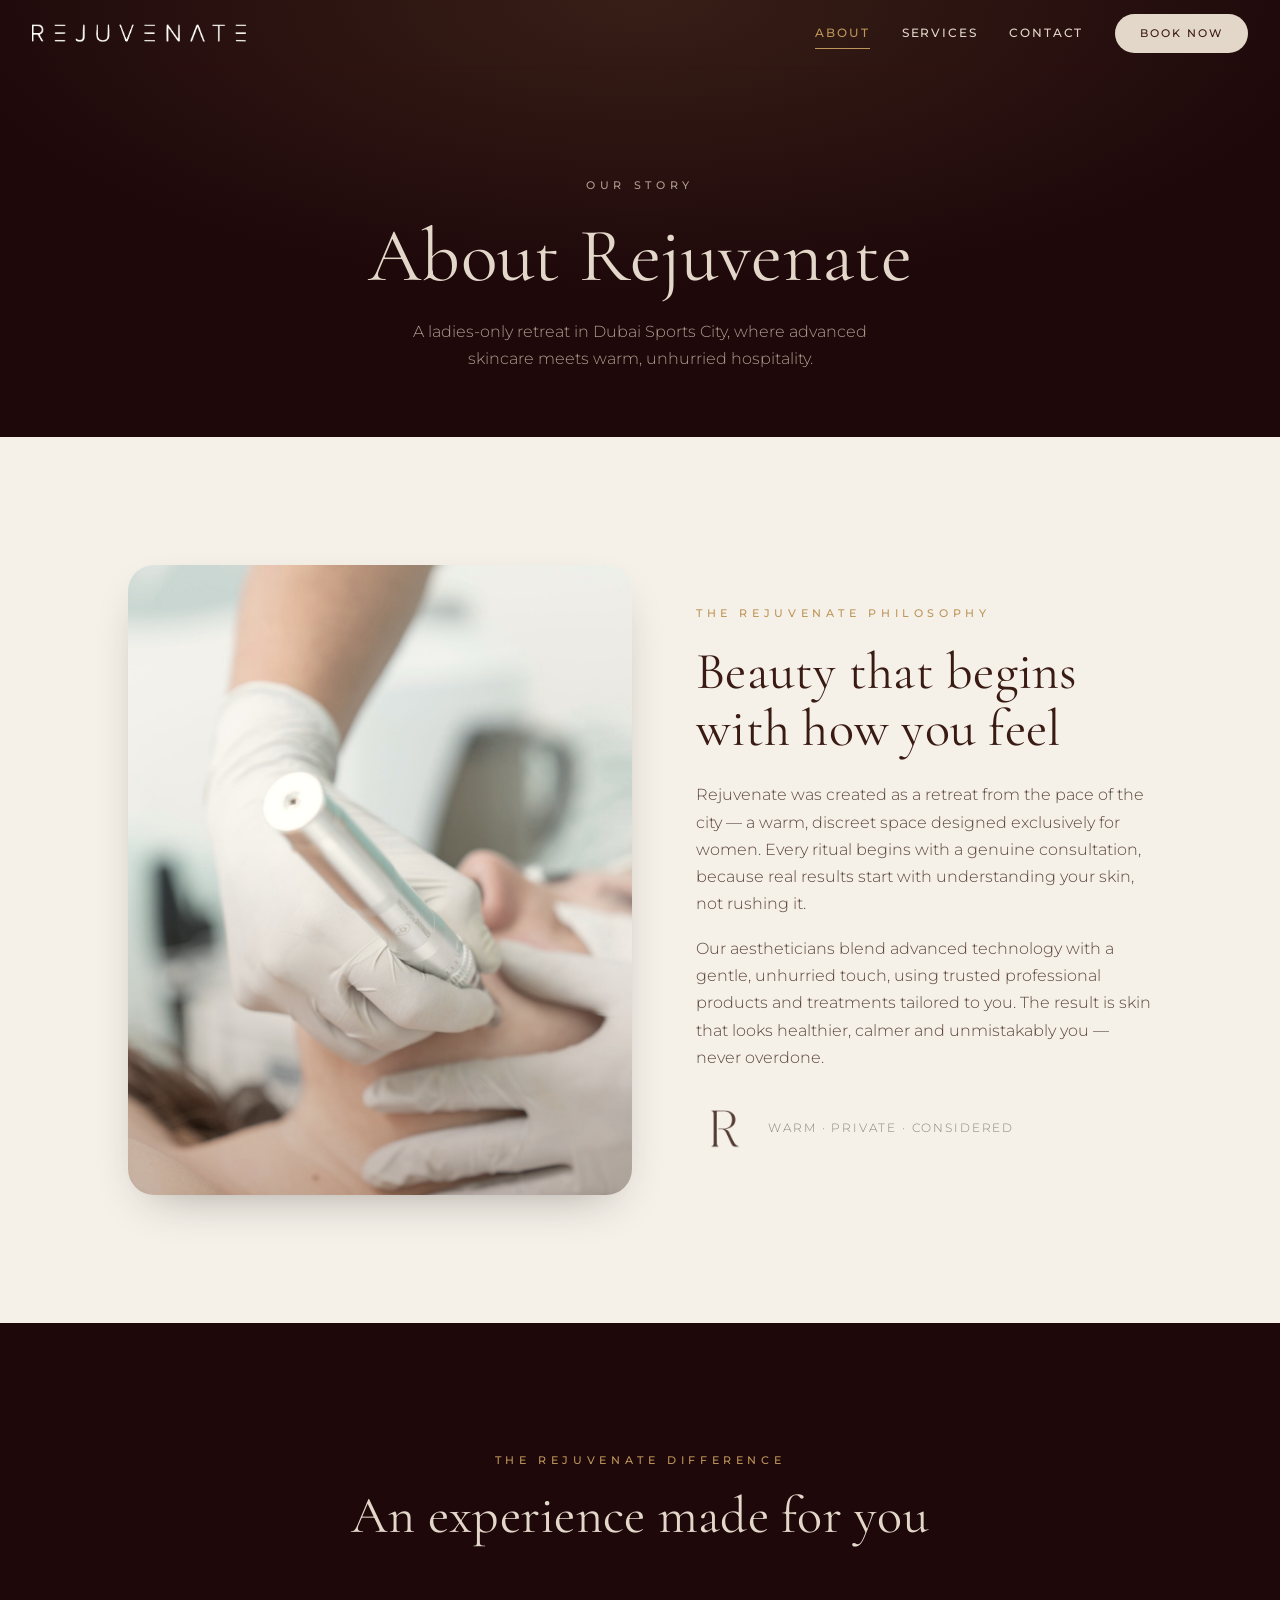
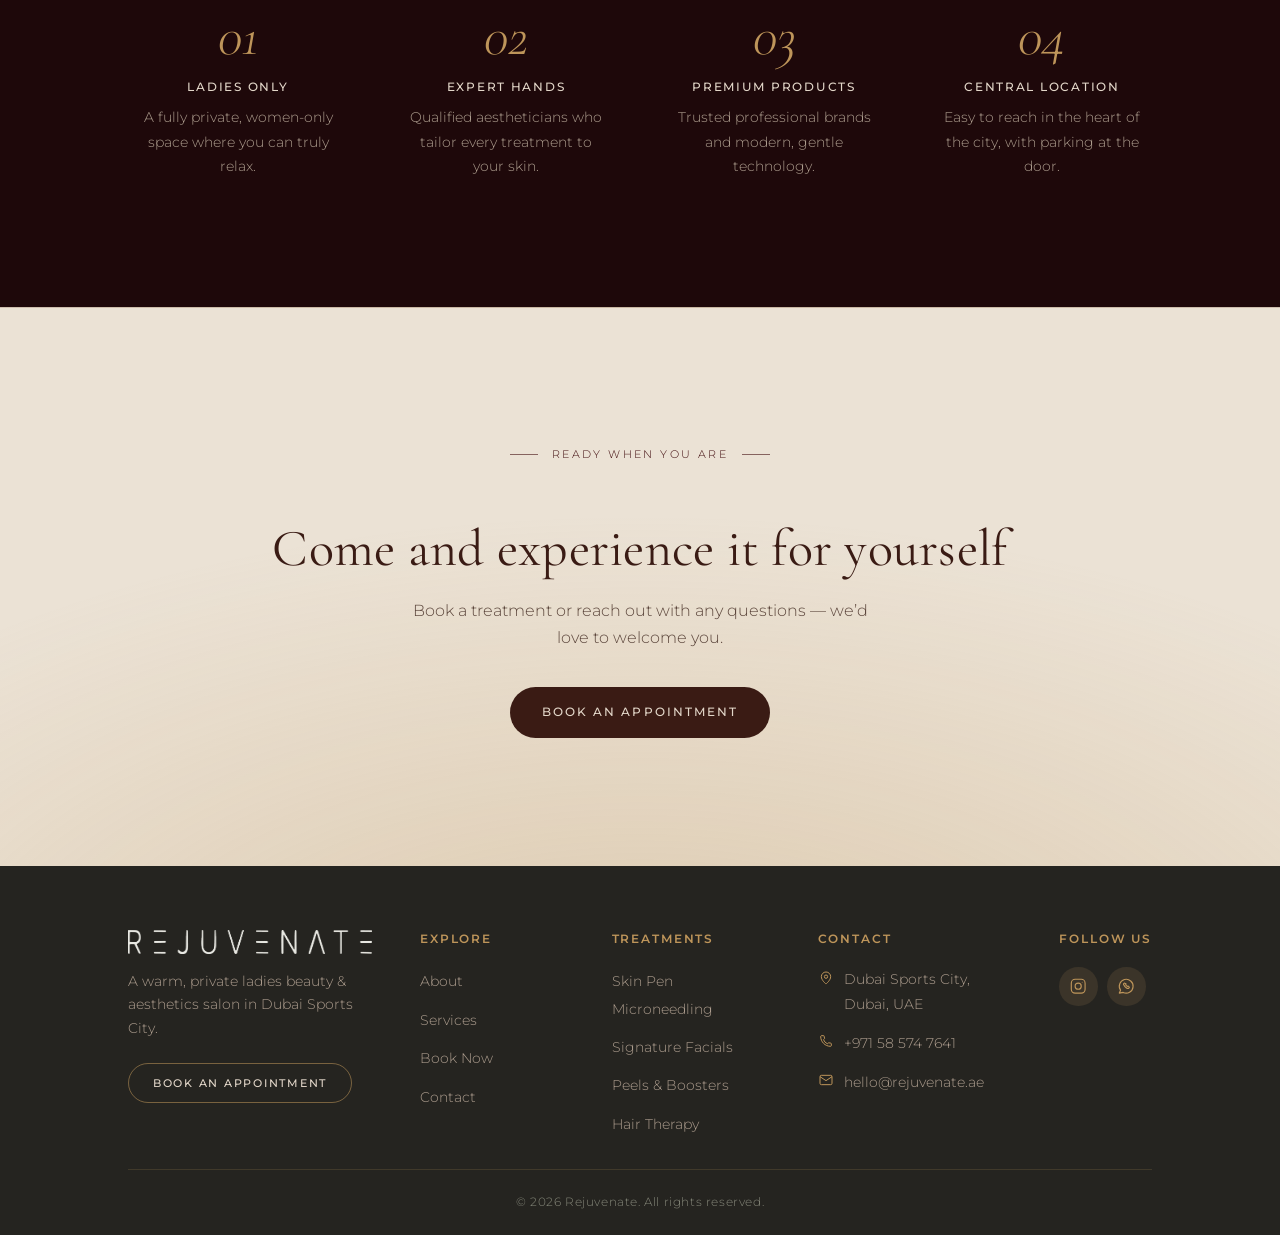
==== commit 62cf8bf4: "Fix UTF-8 mojibake from credit-comment insertion The earlier perl insertion had wide chars in its re" ====
--- a/about/index.html
+++ b/about/index.html
@@ -3,16 +3,16 @@
   ============================================================
   Website designed & developed by BuildYourWeb
   https://buildyourweb.ae
-  Crafted for Rejuvenate — Ladies Beauty & Aesthetics, Dubai Sports City.
-  © BuildYourWeb. All rights reserved.
+  Crafted for Rejuvenate - Ladies Beauty & Aesthetics, Dubai Sports City.
+  (c) BuildYourWeb. All rights reserved.
   ============================================================
 -->
 <html lang="en">
   <head>
     <meta charset="UTF-8" />
     <meta name="viewport" content="width=device-width, initial-scale=1.0, viewport-fit=cover" />
-    <meta name="description" content="About Rejuvenate â a warm, private ladies beauty and aesthetics salon in Dubai Sports City, built around genuine consultation and considered, results-driven care." />
-    <title>About | Rejuvenate â Ladies Beauty &amp; Aesthetics, Dubai</title>
+    <meta name="description" content="About Rejuvenate — a warm, private ladies beauty and aesthetics salon in Dubai Sports City, built around genuine consultation and considered, results-driven care." />
+    <title>About | Rejuvenate — Ladies Beauty &amp; Aesthetics, Dubai</title>
 
     <link rel="icon" type="image/png" sizes="32x32" href="/assets/favicon-32.png" />
     <link rel="icon" type="image/png" sizes="512x512" href="/assets/favicon.png" />
@@ -66,7 +66,7 @@
             <p class="eyebrow">The Rejuvenate philosophy</p>
             <h2 class="display">Beauty that begins with how you feel</h2>
             <p>
-              Rejuvenate was created as a retreat from the pace of the city â a warm,
+              Rejuvenate was created as a retreat from the pace of the city — a warm,
               discreet space designed exclusively for women. Every ritual begins with a
               genuine consultation, because real results start with understanding your
               skin, not rushing it.
@@ -74,11 +74,11 @@
             <p>
               Our aestheticians blend advanced technology with a gentle, unhurried touch,
               using trusted professional products and treatments tailored to you. The
-              result is skin that looks healthier, calmer and unmistakably you â never overdone.
+              result is skin that looks healthier, calmer and unmistakably you — never overdone.
             </p>
             <div class="about__sign">
               <img src="/assets/logo/r_logo_transparent.png" alt="" aria-hidden="true" />
-              <span>Warm Â· Private Â· Considered</span>
+              <span>Warm · Private · Considered</span>
             </div>
           </div>
         </div>
@@ -105,7 +105,7 @@
         <div class="wrap reveal">
           <p class="rule">Ready when you are</p>
           <h2 class="display" style="margin-top:1.25rem;">Come and experience it for yourself</h2>
-          <p>Book a treatment or reach out with any questions â weâd love to welcome you.</p>
+          <p>Book a treatment or reach out with any questions — we’d love to welcome you.</p>
           <a href="/book/" class="btn btn--primary">Book an appointment</a>
         </div>
       </section>
@@ -168,7 +168,7 @@
         </div>
 
         <div class="footer__bottom">
-          <span>Â© <span id="year">2026</span> Rejuvenate. All rights reserved.</span>
+          <span>© <span id="year">2026</span> Rejuvenate. All rights reserved.</span>
         </div>
       </div>
     </footer>
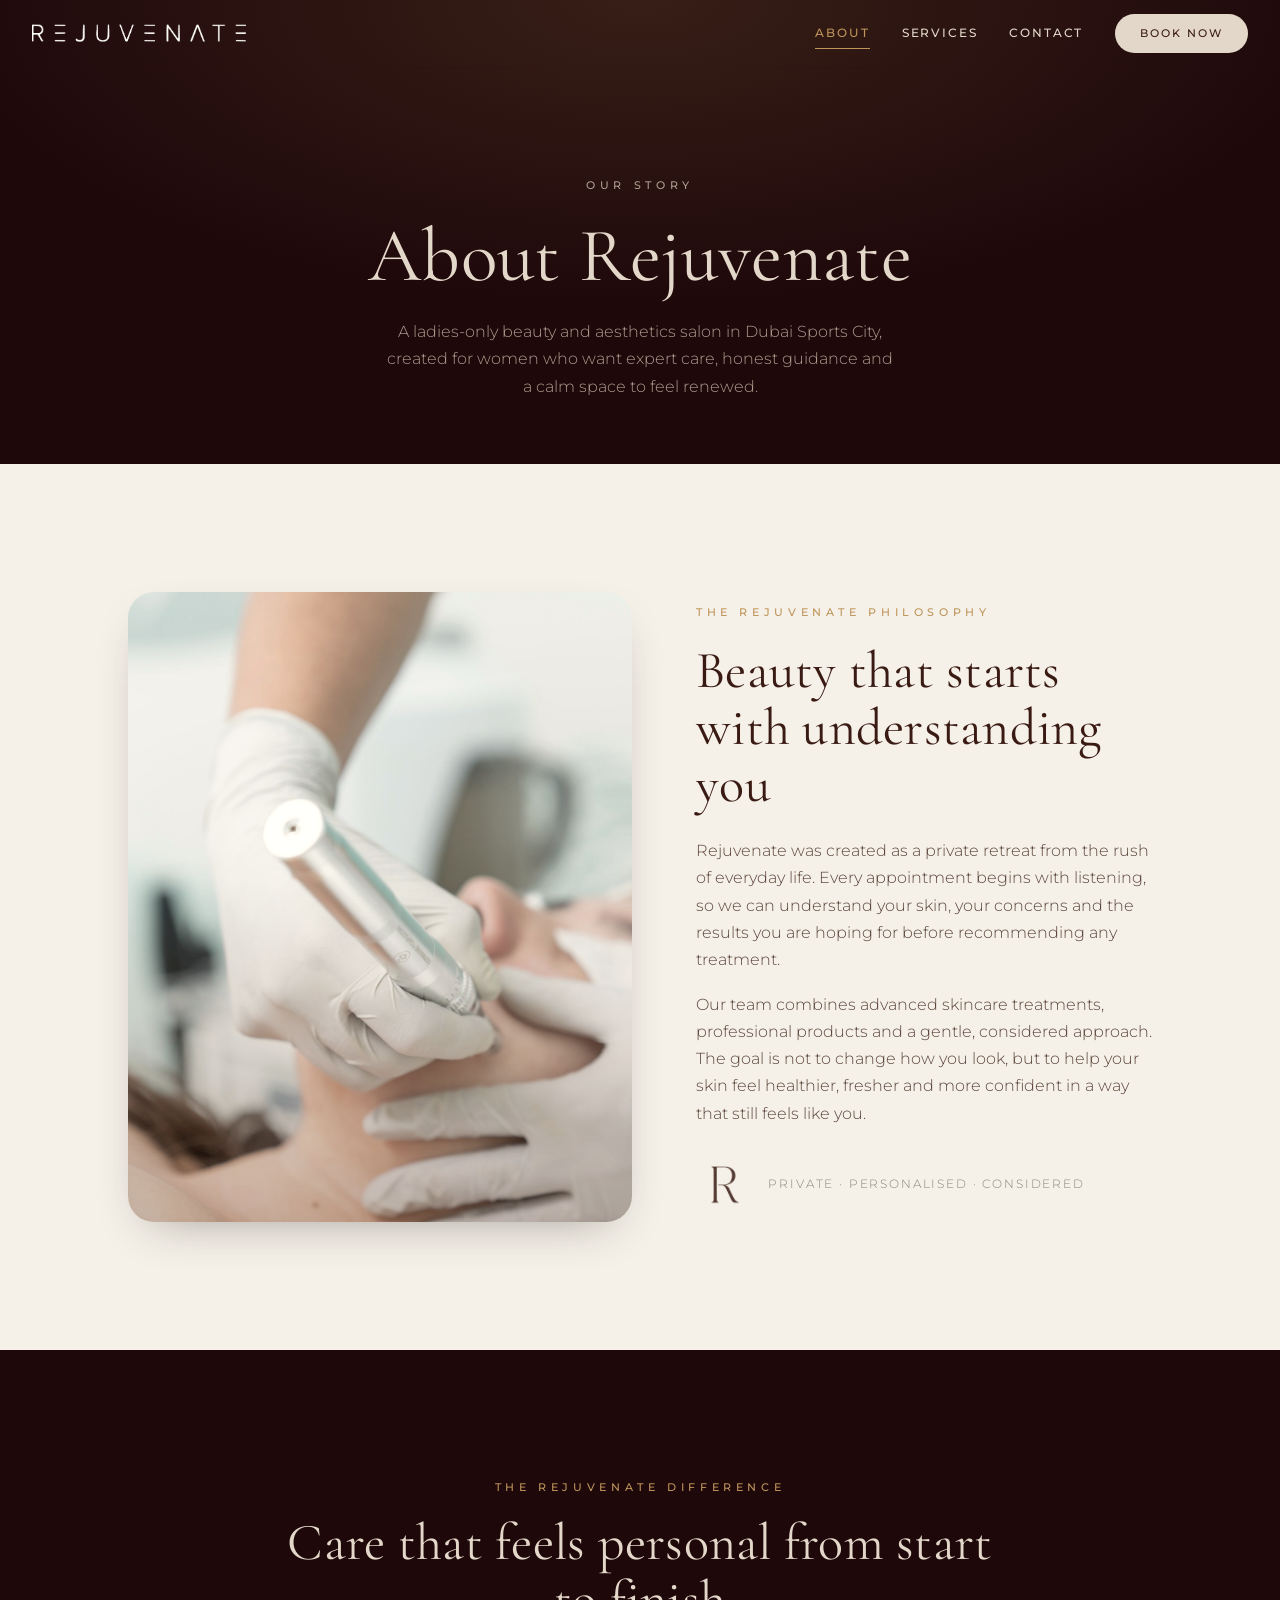
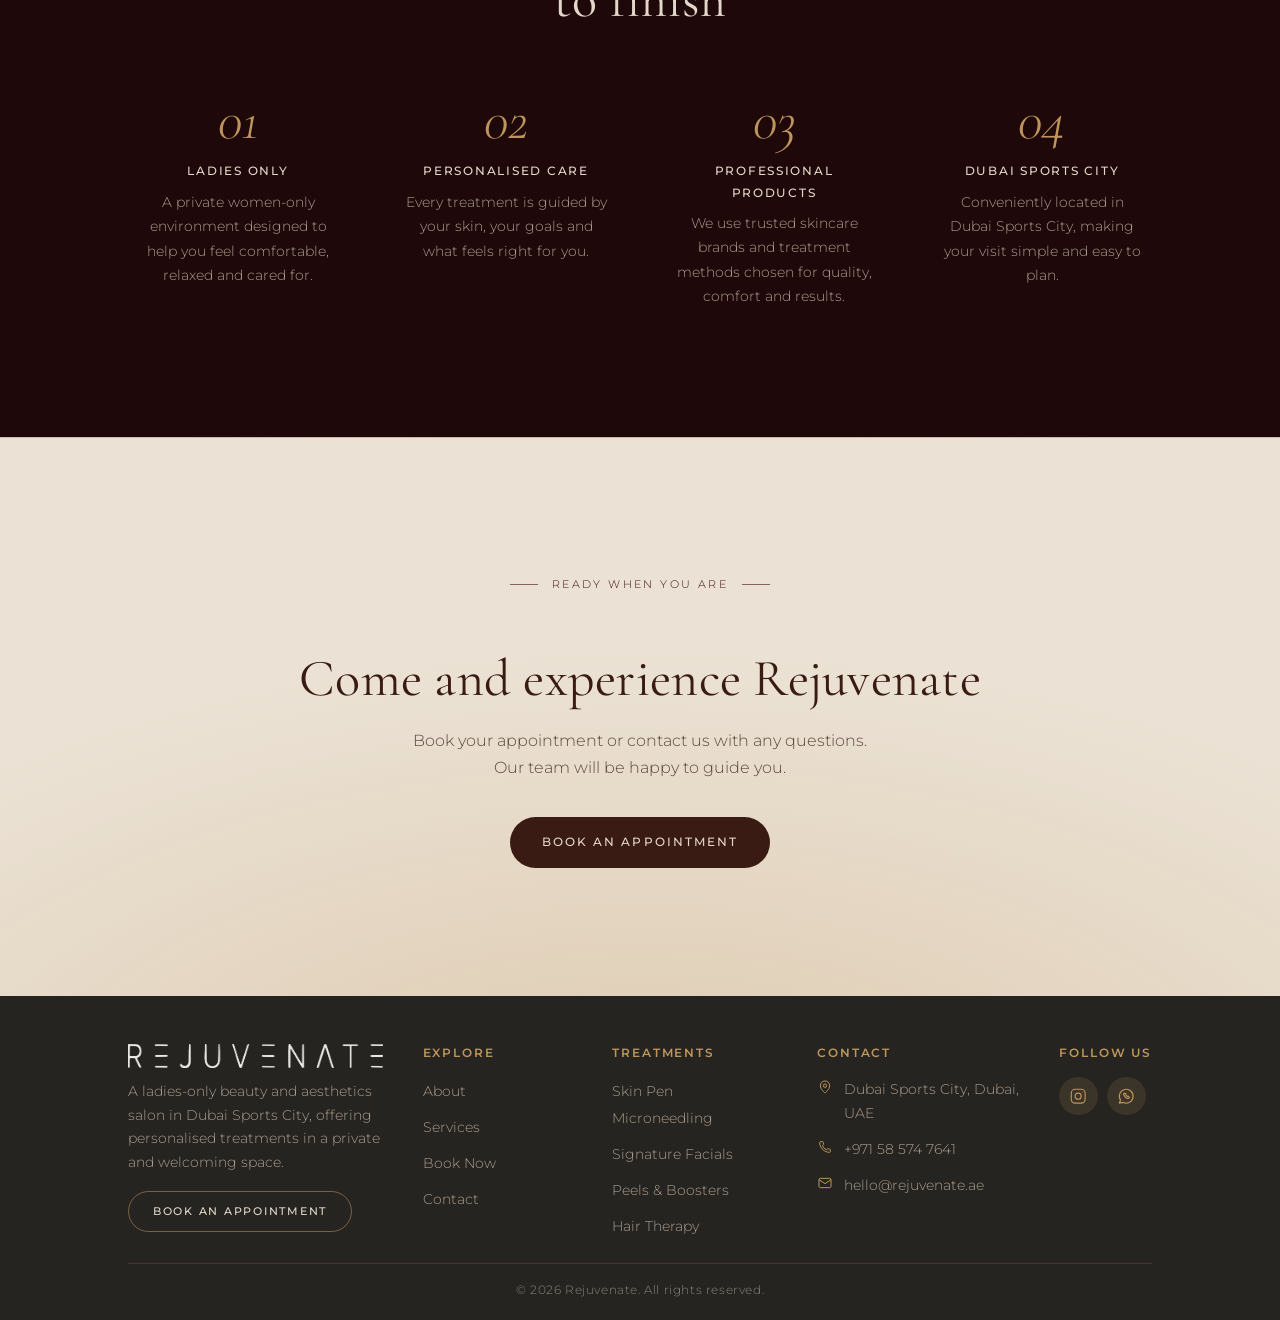
==== commit 88e14d12: "Refresh site copy, add new Dirham symbol, tighten footer - Rewrite homepage, about, services, book a" ====
--- a/about/index.html
+++ b/about/index.html
@@ -11,7 +11,7 @@
   <head>
     <meta charset="UTF-8" />
     <meta name="viewport" content="width=device-width, initial-scale=1.0, viewport-fit=cover" />
-    <meta name="description" content="About Rejuvenate — a warm, private ladies beauty and aesthetics salon in Dubai Sports City, built around genuine consultation and considered, results-driven care." />
+    <meta name="description" content="Learn more about Rejuvenate, a ladies-only beauty and aesthetics salon in Dubai Sports City offering personalised skincare, facial and wellness treatments in a private, welcoming space." />
     <title>About | Rejuvenate — Ladies Beauty &amp; Aesthetics, Dubai</title>
 
     <link rel="icon" type="image/png" sizes="32x32" href="/assets/favicon-32.png" />
@@ -21,14 +21,14 @@
     <meta property="og:type" content="website" />
     <meta property="og:url" content="https://rejuvenate.buildyourweb.ae/about/" />
     <meta property="og:title" content="About | Rejuvenate" />
-    <meta property="og:description" content="A warm, private ladies salon in Dubai Sports City, built around genuine consultation and considered care." />
+    <meta property="og:description" content="A ladies-only beauty and aesthetics salon in Dubai Sports City offering personalised skincare, facial and wellness treatments in a private, welcoming space." />
     <meta property="og:image" content="https://rejuvenate.buildyourweb.ae/assets/og-image.jpg" />
     <meta property="og:site_name" content="Rejuvenate" />
 
     <link rel="preconnect" href="https://fonts.googleapis.com" />
     <link rel="preconnect" href="https://fonts.gstatic.com" crossorigin />
     <link href="https://fonts.googleapis.com/css2?family=Cormorant+Garamond:ital,wght@0,400;0,500;1,400;1,500&family=Montserrat:wght@300;400;500;600&display=swap" rel="stylesheet" />
-    <link rel="stylesheet" href="/site.css?v=9" />
+    <link rel="stylesheet" href="/site.css?v=10" />
   </head>
   <body>
     <header class="site-header" id="top">
@@ -52,7 +52,7 @@
         <div class="wrap">
           <p class="eyebrow">Our story</p>
           <h1 class="display">About Rejuvenate</h1>
-          <p>A ladies-only retreat in Dubai Sports City, where advanced skincare meets warm, unhurried hospitality.</p>
+          <p>A ladies-only beauty and aesthetics salon in Dubai Sports City, created for women who want expert care, honest guidance and a calm space to feel renewed.</p>
         </div>
       </section>
 
@@ -64,21 +64,20 @@
           </div>
           <div class="about__body reveal">
             <p class="eyebrow">The Rejuvenate philosophy</p>
-            <h2 class="display">Beauty that begins with how you feel</h2>
+            <h2 class="display">Beauty that starts with understanding you</h2>
             <p>
-              Rejuvenate was created as a retreat from the pace of the city — a warm,
-              discreet space designed exclusively for women. Every ritual begins with a
-              genuine consultation, because real results start with understanding your
-              skin, not rushing it.
+              Rejuvenate was created as a private retreat from the rush of everyday life.
+              Every appointment begins with listening, so we can understand your skin,
+              your concerns and the results you are hoping for before recommending any treatment.
             </p>
             <p>
-              Our aestheticians blend advanced technology with a gentle, unhurried touch,
-              using trusted professional products and treatments tailored to you. The
-              result is skin that looks healthier, calmer and unmistakably you — never overdone.
+              Our team combines advanced skincare treatments, professional products and a
+              gentle, considered approach. The goal is not to change how you look, but to
+              help your skin feel healthier, fresher and more confident in a way that still feels like you.
             </p>
             <div class="about__sign">
               <img src="/assets/logo/r_logo_transparent.png" alt="" aria-hidden="true" />
-              <span>Warm · Private · Considered</span>
+              <span>Private · Personalised · Considered</span>
             </div>
           </div>
         </div>
@@ -89,13 +88,13 @@
         <div class="wrap">
           <div class="section-head reveal">
             <p class="eyebrow">The Rejuvenate difference</p>
-            <h2 class="display">An experience made for you</h2>
+            <h2 class="display">Care that feels personal from start to finish</h2>
           </div>
           <div class="why__grid">
-            <div class="why__item reveal"><span class="n">01</span><h3>Ladies Only</h3><p>A fully private, women-only space where you can truly relax.</p></div>
-            <div class="why__item reveal"><span class="n">02</span><h3>Expert Hands</h3><p>Qualified aestheticians who tailor every treatment to your skin.</p></div>
-            <div class="why__item reveal"><span class="n">03</span><h3>Premium Products</h3><p>Trusted professional brands and modern, gentle technology.</p></div>
-            <div class="why__item reveal"><span class="n">04</span><h3>Central Location</h3><p>Easy to reach in the heart of the city, with parking at the door.</p></div>
+            <div class="why__item reveal"><span class="n">01</span><h3>Ladies Only</h3><p>A private women-only environment designed to help you feel comfortable, relaxed and cared for.</p></div>
+            <div class="why__item reveal"><span class="n">02</span><h3>Personalised Care</h3><p>Every treatment is guided by your skin, your goals and what feels right for you.</p></div>
+            <div class="why__item reveal"><span class="n">03</span><h3>Professional Products</h3><p>We use trusted skincare brands and treatment methods chosen for quality, comfort and results.</p></div>
+            <div class="why__item reveal"><span class="n">04</span><h3>Dubai Sports City</h3><p>Conveniently located in Dubai Sports City, making your visit simple and easy to plan.</p></div>
           </div>
         </div>
       </section>
@@ -104,8 +103,8 @@
       <section class="section cta-band">
         <div class="wrap reveal">
           <p class="rule">Ready when you are</p>
-          <h2 class="display" style="margin-top:1.25rem;">Come and experience it for yourself</h2>
-          <p>Book a treatment or reach out with any questions — we’d love to welcome you.</p>
+          <h2 class="display" style="margin-top:1.25rem;">Come and experience Rejuvenate</h2>
+          <p>Book your appointment or contact us with any questions. Our team will be happy to guide you.</p>
           <a href="/book/" class="btn btn--primary">Book an appointment</a>
         </div>
       </section>
@@ -116,7 +115,7 @@
         <div class="footer__top">
           <div class="footer__brand">
             <img src="/assets/logo/rejuvenate_logo_transparent.png" alt="Rejuvenate" />
-            <p>A warm, private ladies beauty &amp; aesthetics salon in Dubai Sports City.</p>
+            <p>A ladies-only beauty and aesthetics salon in Dubai Sports City, offering personalised treatments in a private and welcoming space.</p>
             <a href="/book/" class="footer__cta">Book an appointment</a>
           </div>
 
@@ -173,7 +172,7 @@
       </div>
     </footer>
 
-    <script src="/site.js?v=9" defer></script>
+    <script src="/site.js?v=10" defer></script>
     <script>document.getElementById("year").textContent = new Date().getFullYear();</script>
   </body>
 </html>
--- a/site.css
+++ b/site.css
@@ -666,6 +666,20 @@
   white-space: nowrap;
 }
 
+/* New UAE Dirham symbol, rendered from an SVG mask so it inherits the
+   surrounding text colour (currentColor) and scales with the font size.
+   Swap /assets/aed.svg for the official glyph to update it everywhere. */
+.aed {
+  display: inline-block;
+  width: 0.92em;   /* official glyph aspect ratio is 1000 x 870 */
+  height: 0.8em;
+  margin-right: 0.16em;
+  vertical-align: -0.06em;
+  background-color: currentColor;
+  -webkit-mask: url("/assets/aed.svg") no-repeat center / contain;
+          mask: url("/assets/aed.svg") no-repeat center / contain;
+}
+
 /* ============================================================
    Feature / why-us band (dark)
    ============================================================ */
@@ -833,18 +847,18 @@
 .site-footer {
   background: var(--charcoal);
   color: var(--taupe);
-  padding-block: clamp(3rem, 5vw, 4rem) 1.4rem;
-  padding-bottom: calc(1.4rem + env(safe-area-inset-bottom, 0px)); /* fill the bottom safe area with the footer colour */
+  padding-block: clamp(2.25rem, 4vw, 3rem) 1.2rem;
+  padding-bottom: calc(1.2rem + env(safe-area-inset-bottom, 0px)); /* fill the bottom safe area with the footer colour */
 }
 .footer__top {
   display: grid;
   grid-template-columns: 1.7fr 1fr 1.1fr 1.35fr auto;
-  gap: clamp(1.75rem, 4vw, 3rem);
-  padding-bottom: 2rem;
+  gap: clamp(1.5rem, 3.5vw, 2.5rem);
+  padding-bottom: 1.5rem;
   border-bottom: 1px solid rgba(190,149,90,0.18);
 }
-.footer__brand img { height: 1.5rem; width: auto; filter: brightness(0) invert(1) sepia(0.3) saturate(1.3) hue-rotate(-6deg); opacity: 0.9; margin-bottom: 1rem; }
-.footer__brand p { font-size: 0.88rem; max-width: 32ch; margin-bottom: 1.35rem; }
+.footer__brand img { height: 1.5rem; width: auto; filter: brightness(0) invert(1) sepia(0.3) saturate(1.3) hue-rotate(-6deg); opacity: 0.9; margin-bottom: 0.75rem; }
+.footer__brand p { font-size: 0.88rem; max-width: 32ch; margin-bottom: 1rem; }
 .footer__cta {
   display: inline-flex;
   align-items: center;
@@ -869,14 +883,14 @@
   letter-spacing: 0.16em;
   text-transform: uppercase;
   color: var(--gold);
-  margin-bottom: 1.15rem;
-}
-.footer__col ul { list-style: none; display: grid; gap: 0.7rem; }
+  margin-bottom: 0.85rem;
+}
+.footer__col ul { list-style: none; display: grid; gap: 0.55rem; }
 .footer__col a { text-decoration: none; color: var(--taupe); font-size: 0.9rem; transition: color 0.2s; }
 .footer__col a:hover { color: var(--cream); }
 
 /* Contact details with leading icons */
-.footer__col ul.footer__contact { gap: 0.9rem; }
+.footer__col ul.footer__contact { gap: 0.7rem; }
 .footer__contact li { display: flex; align-items: flex-start; gap: 0.65rem; font-size: 0.9rem; }
 .footer__contact .fi { color: var(--gold); flex-shrink: 0; line-height: 0; margin-top: 0.15rem; }
 .footer__contact .fi svg { width: 1rem; height: 1rem; display: block; }
@@ -895,7 +909,7 @@
 .footer__socials svg { width: 1.15rem; height: 1.15rem; }
 
 .footer__bottom {
-  padding-top: 1.4rem;
+  padding-top: 1rem;
   text-align: center;
   font-size: 0.75rem;
   letter-spacing: 0.05em;
@@ -1060,7 +1074,8 @@
   font-size: clamp(1.9rem, 5vw, 3.4rem);
   line-height: 1.25;
   color: var(--cream);
-  max-width: 20ch;
+  max-width: 26ch;
+  text-wrap: balance;
   margin: 1.5rem auto 2.5rem;
 }
 
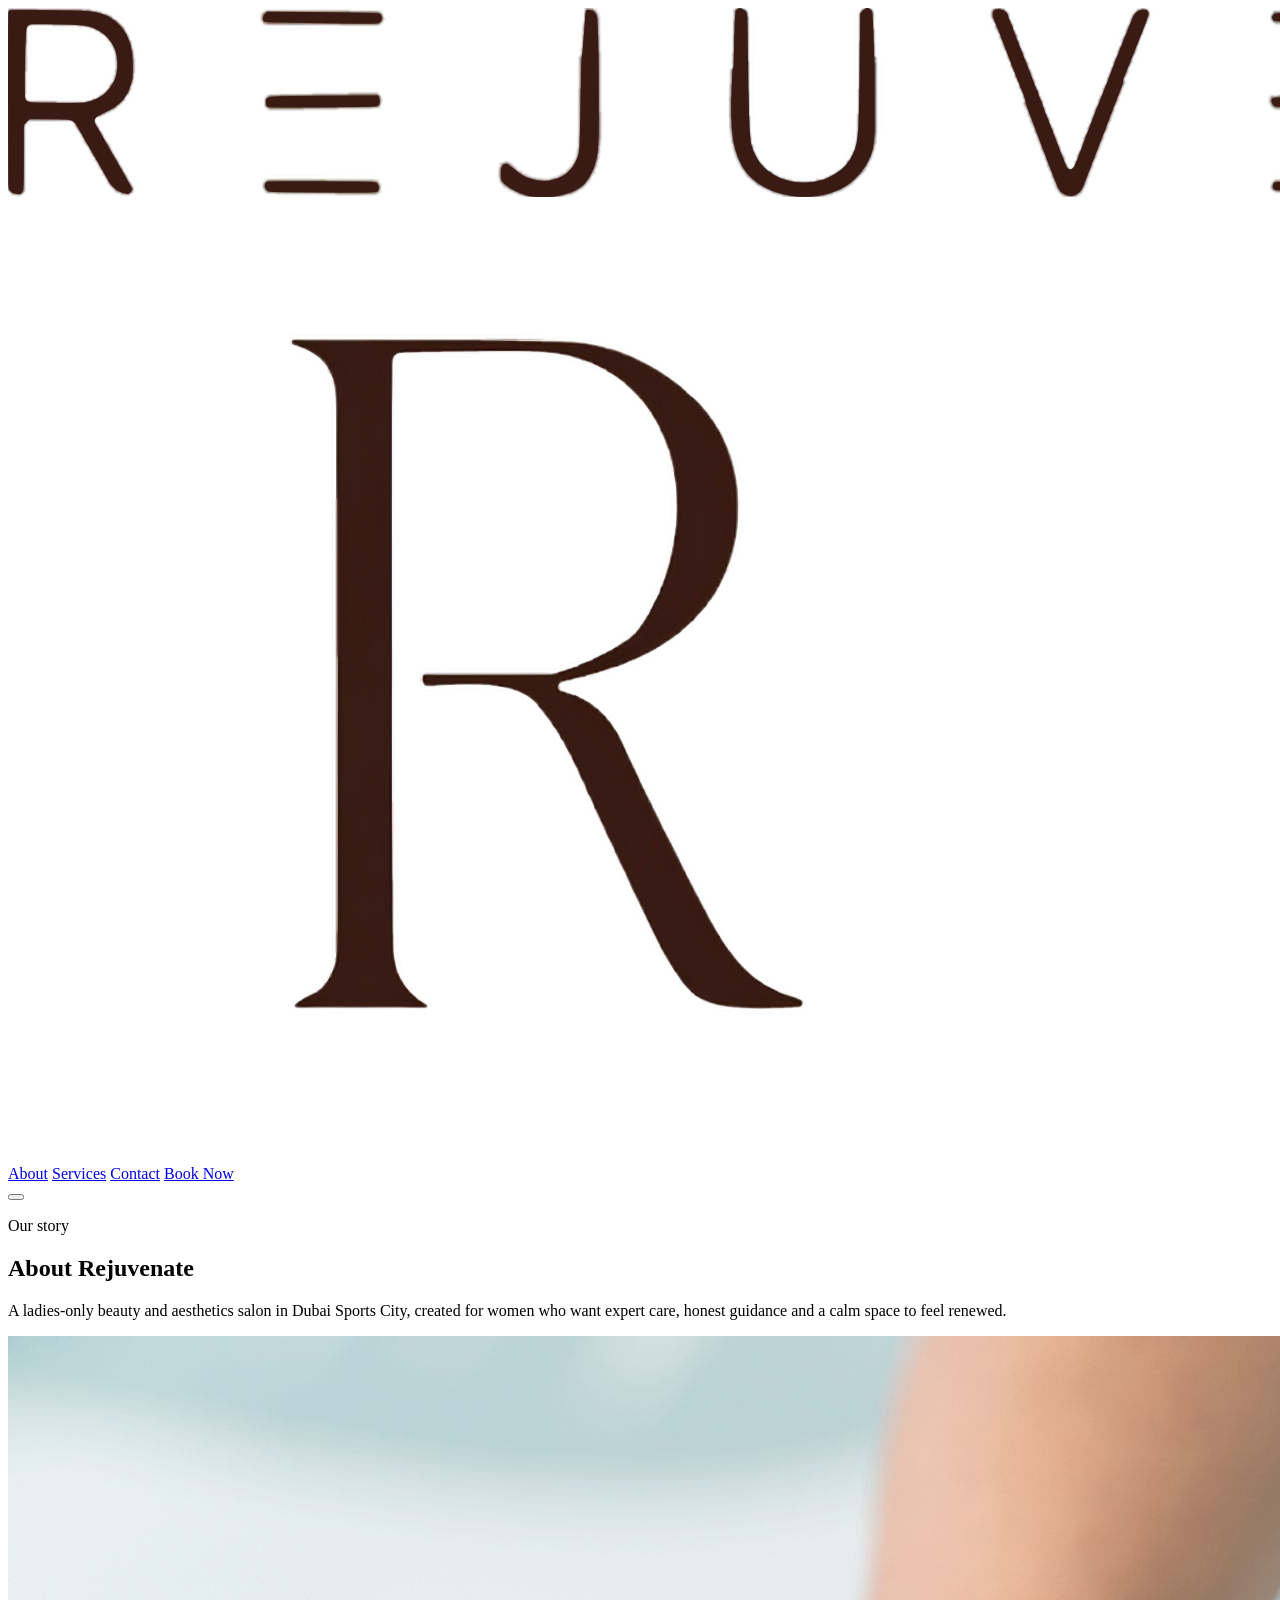
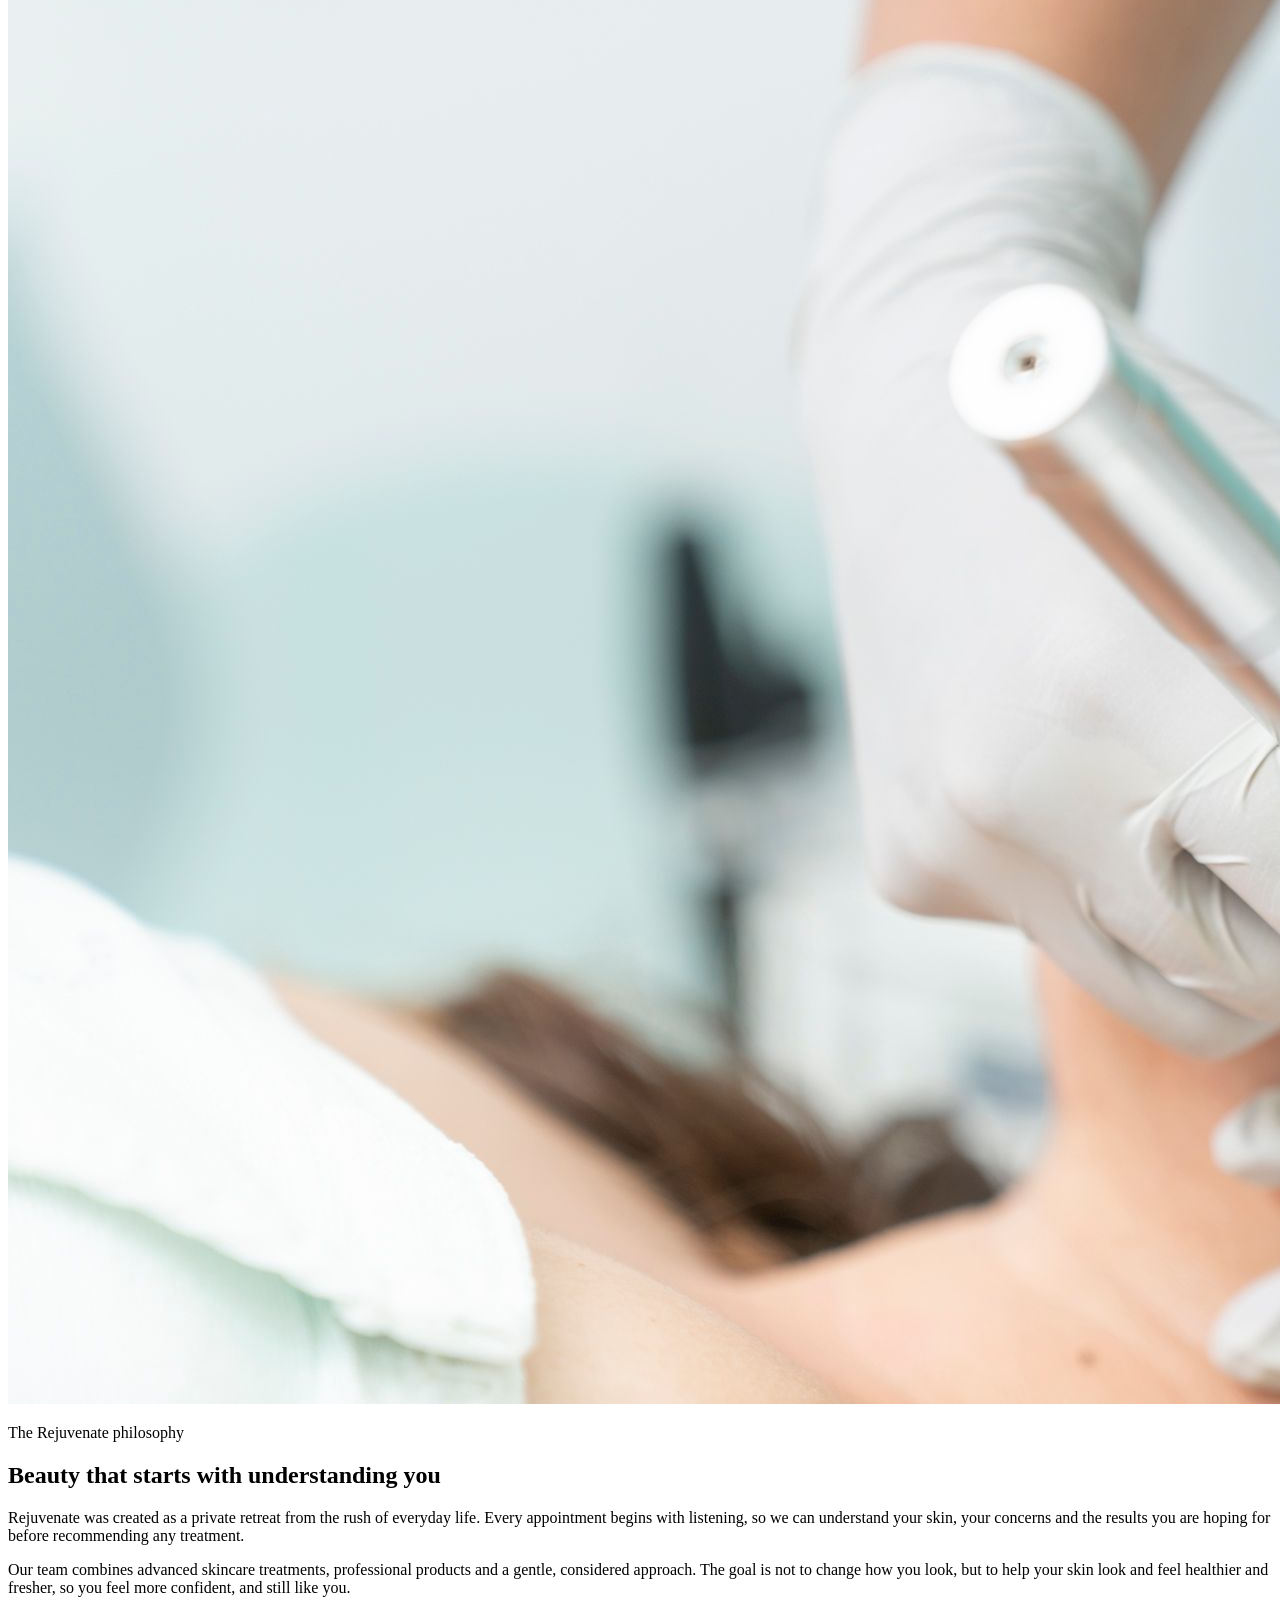
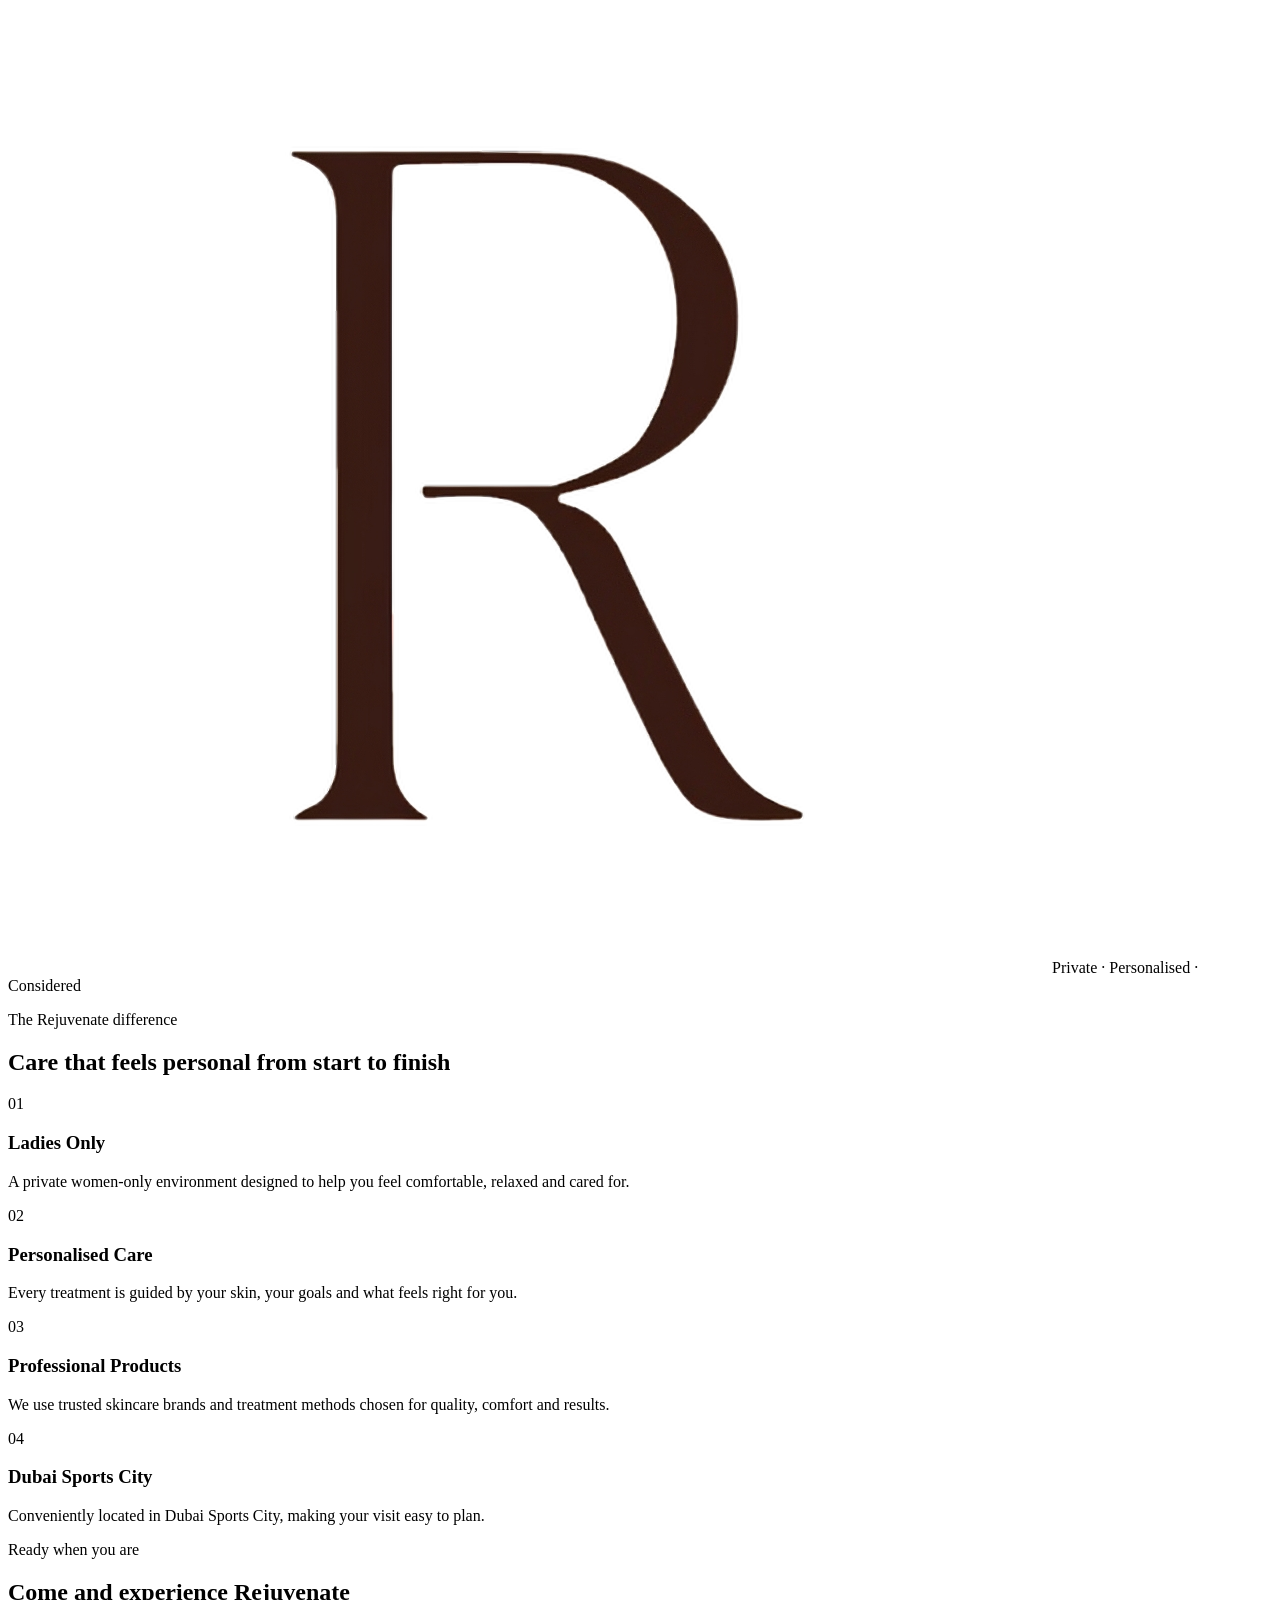
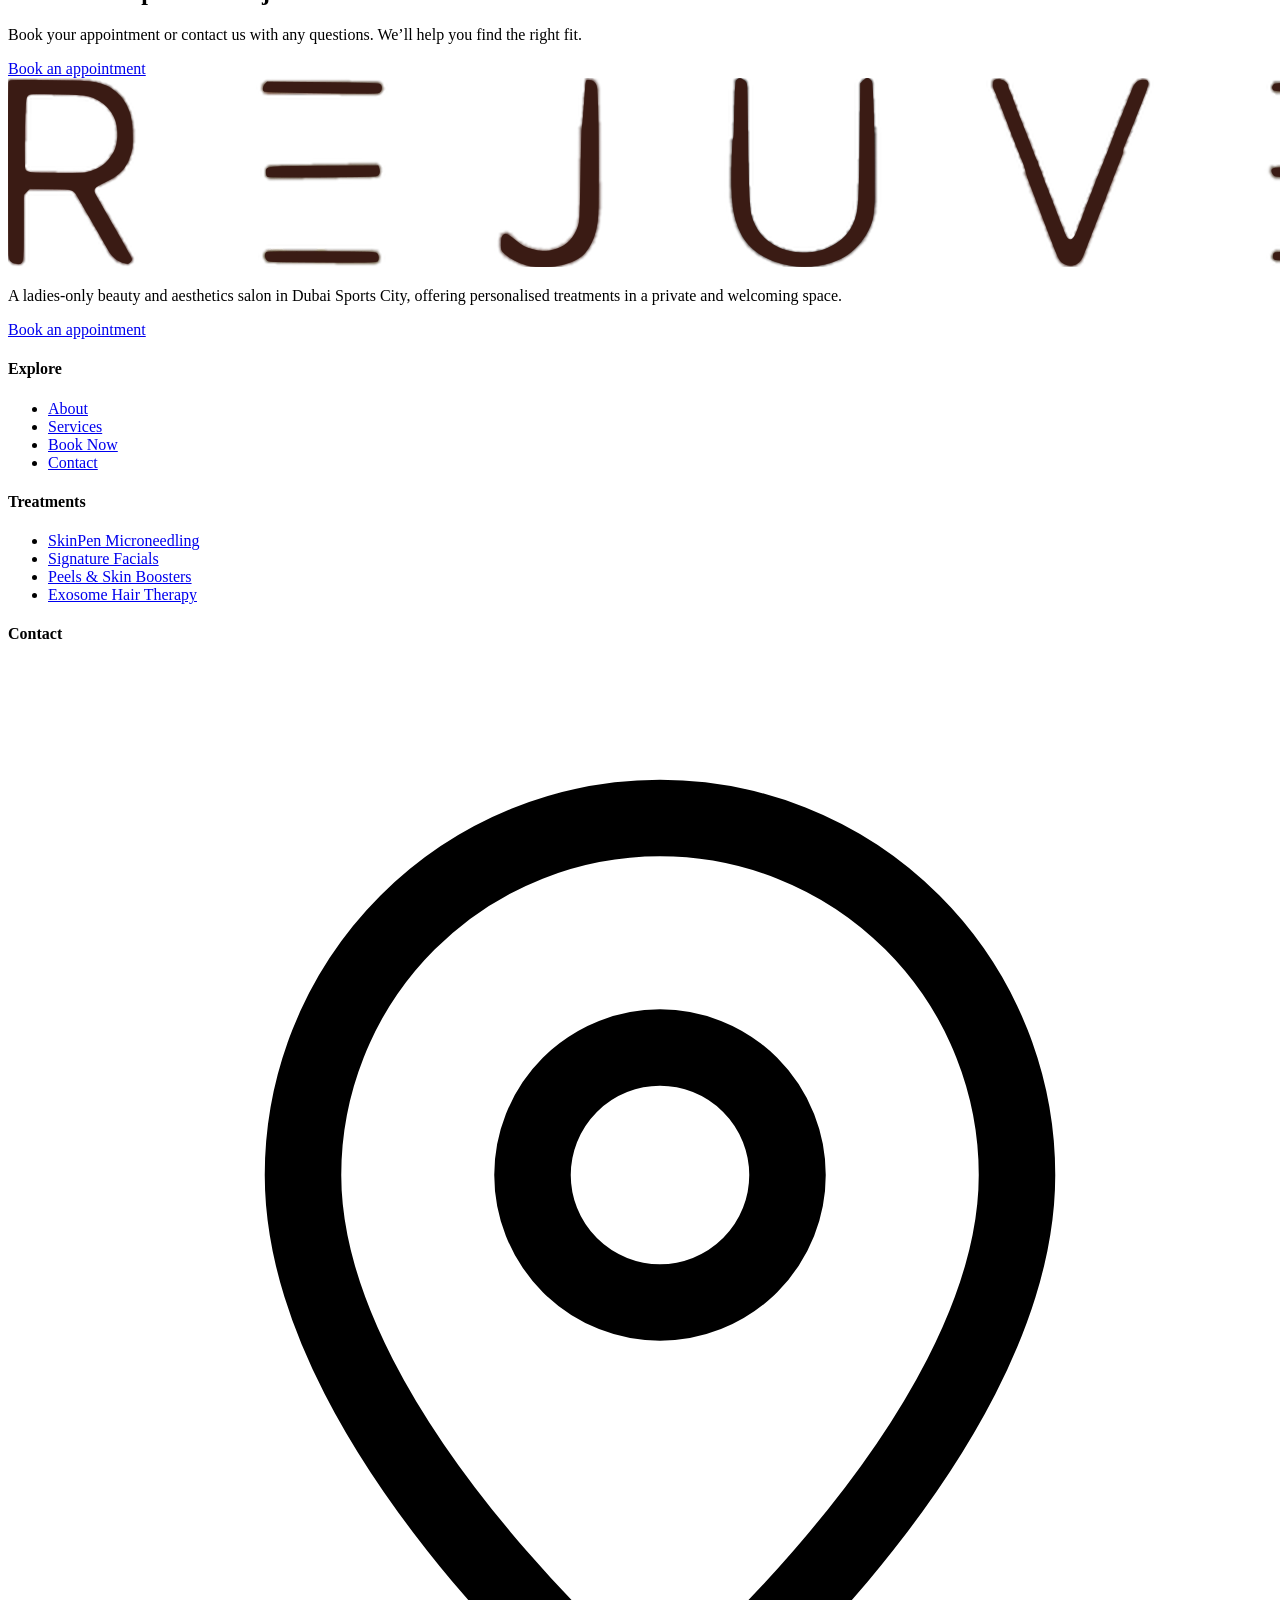
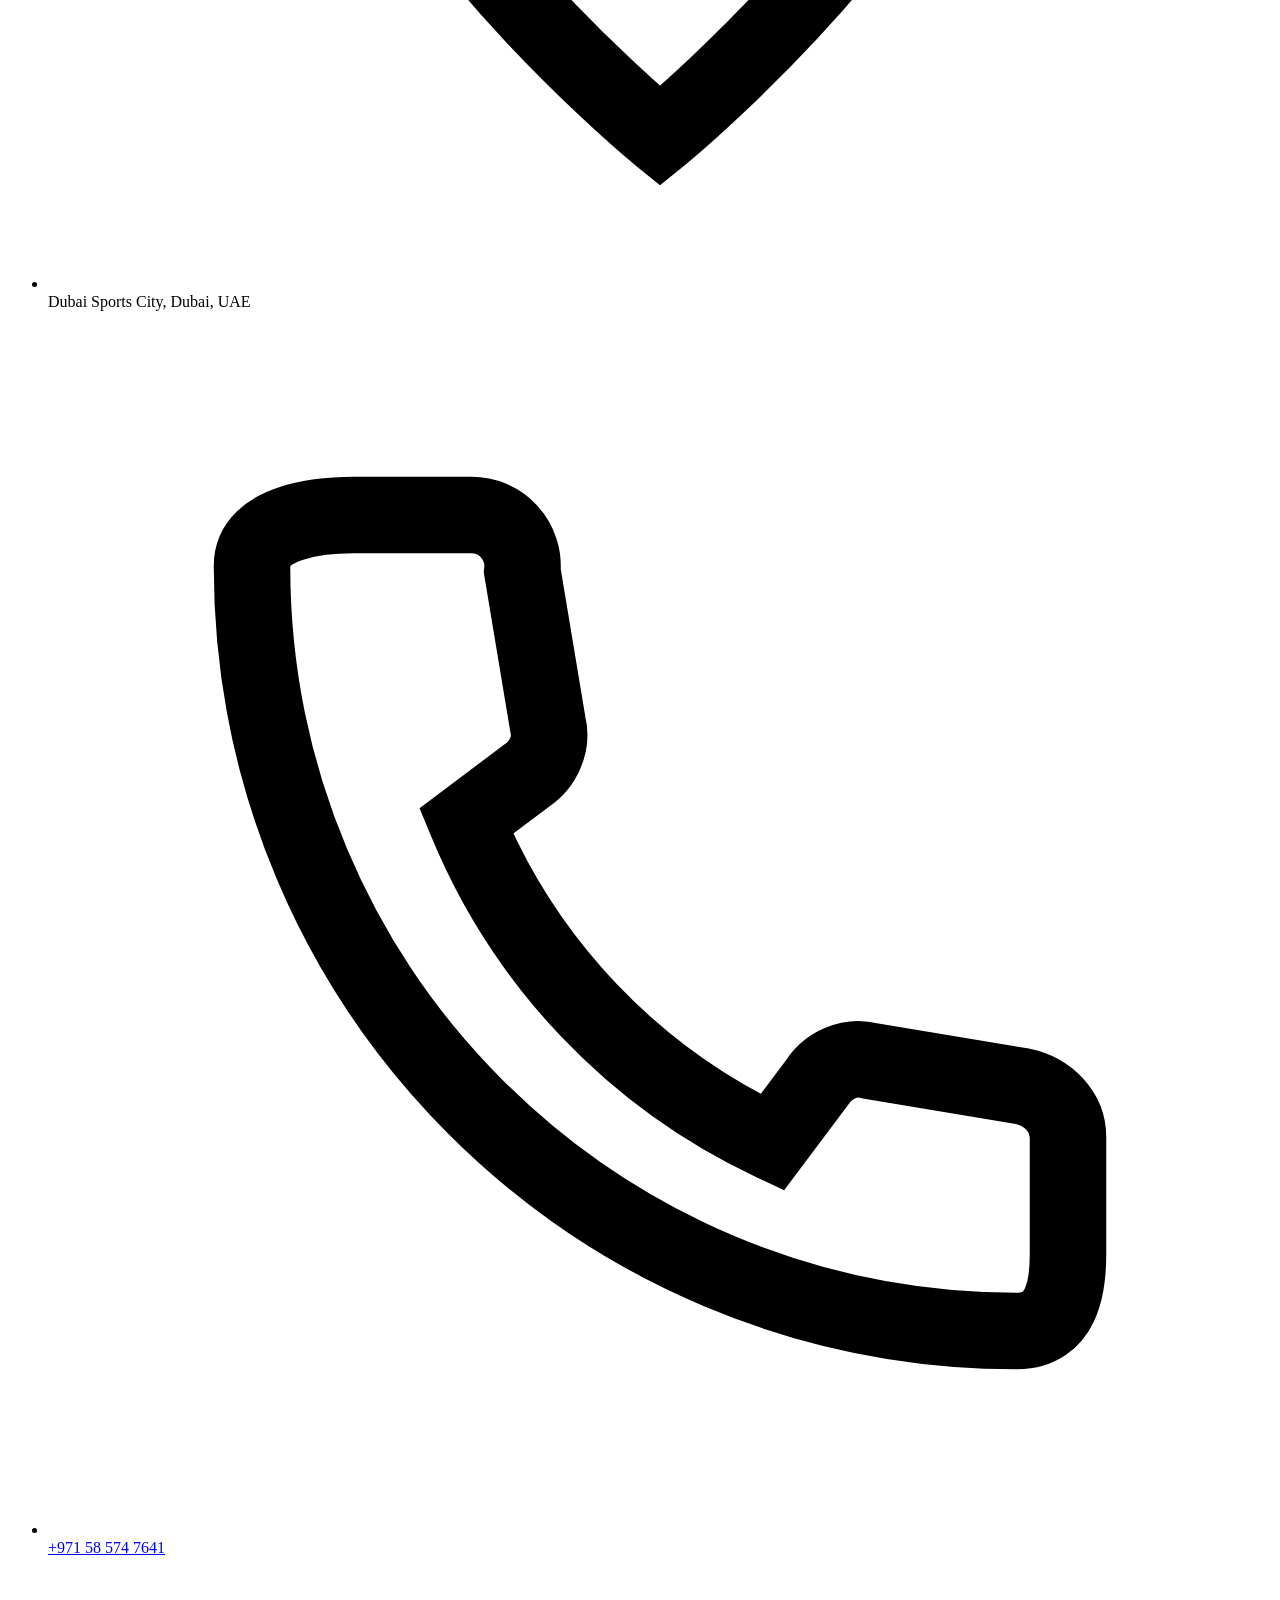
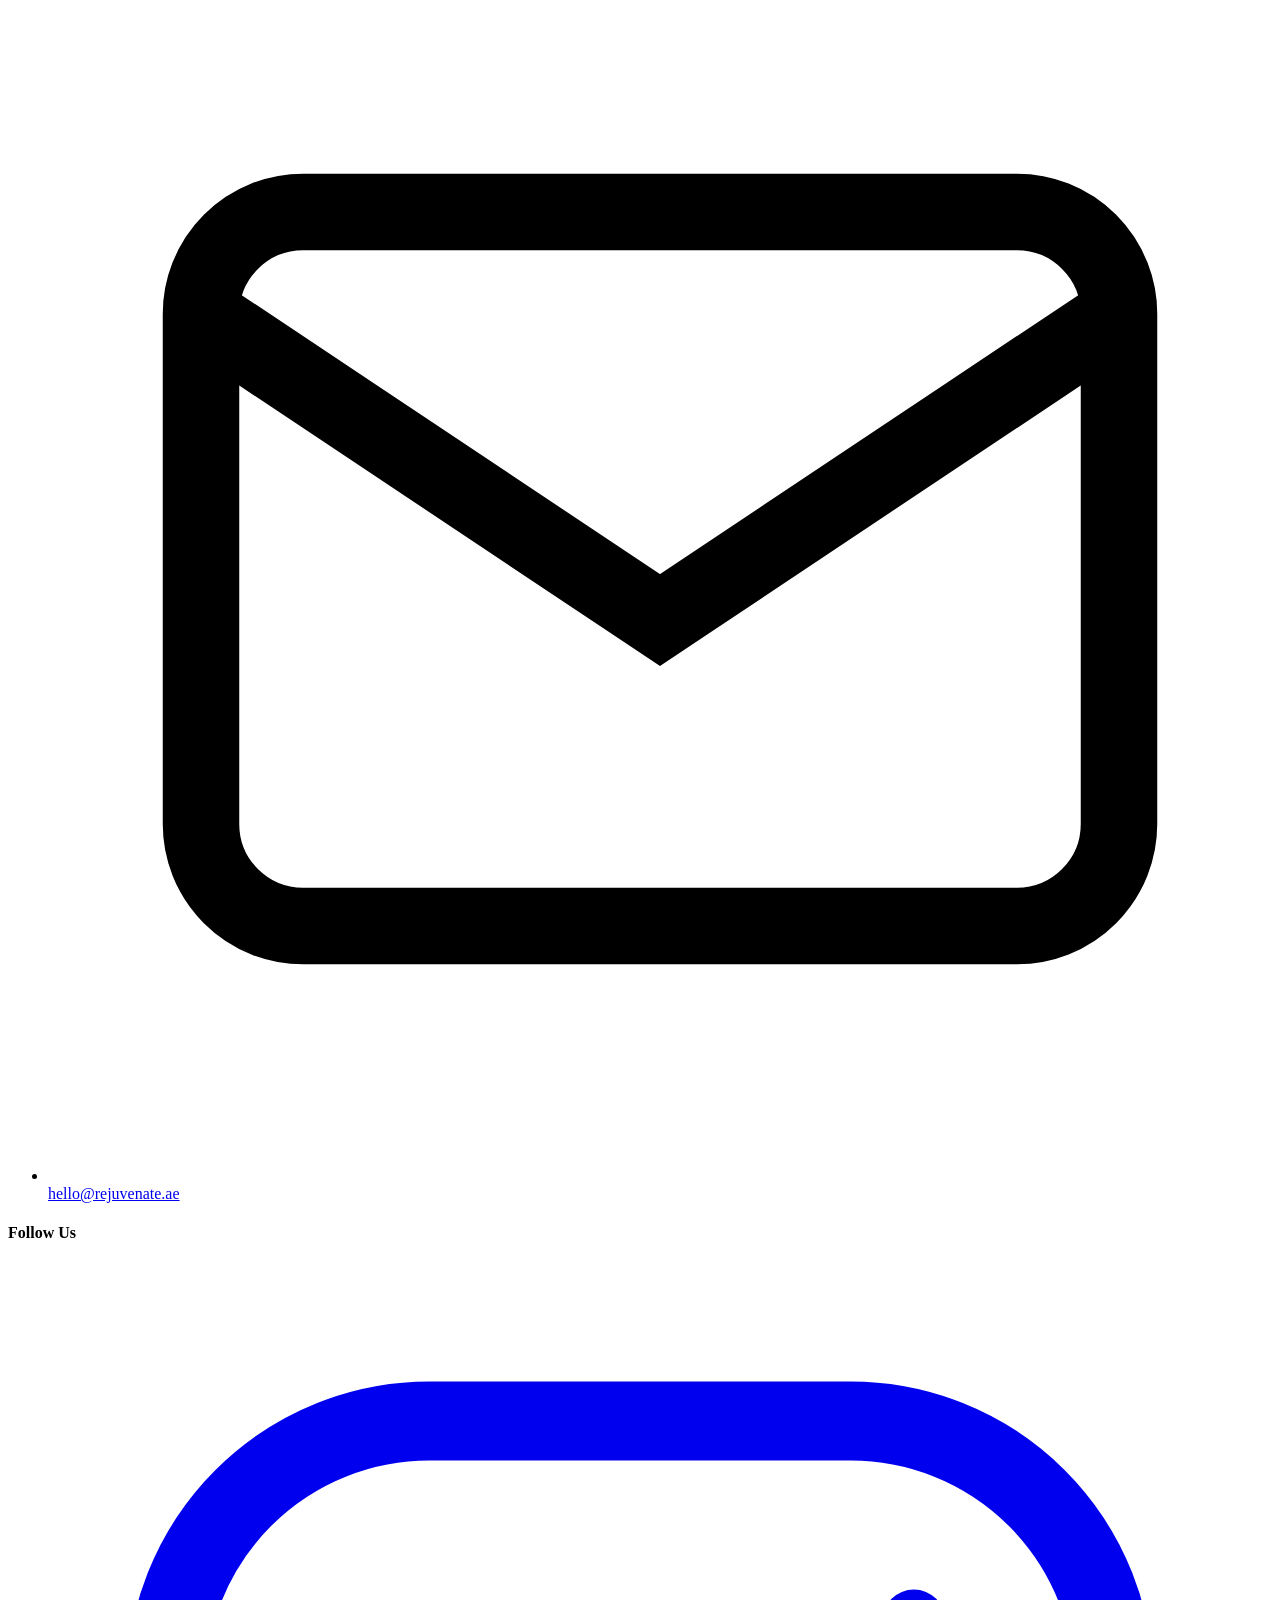
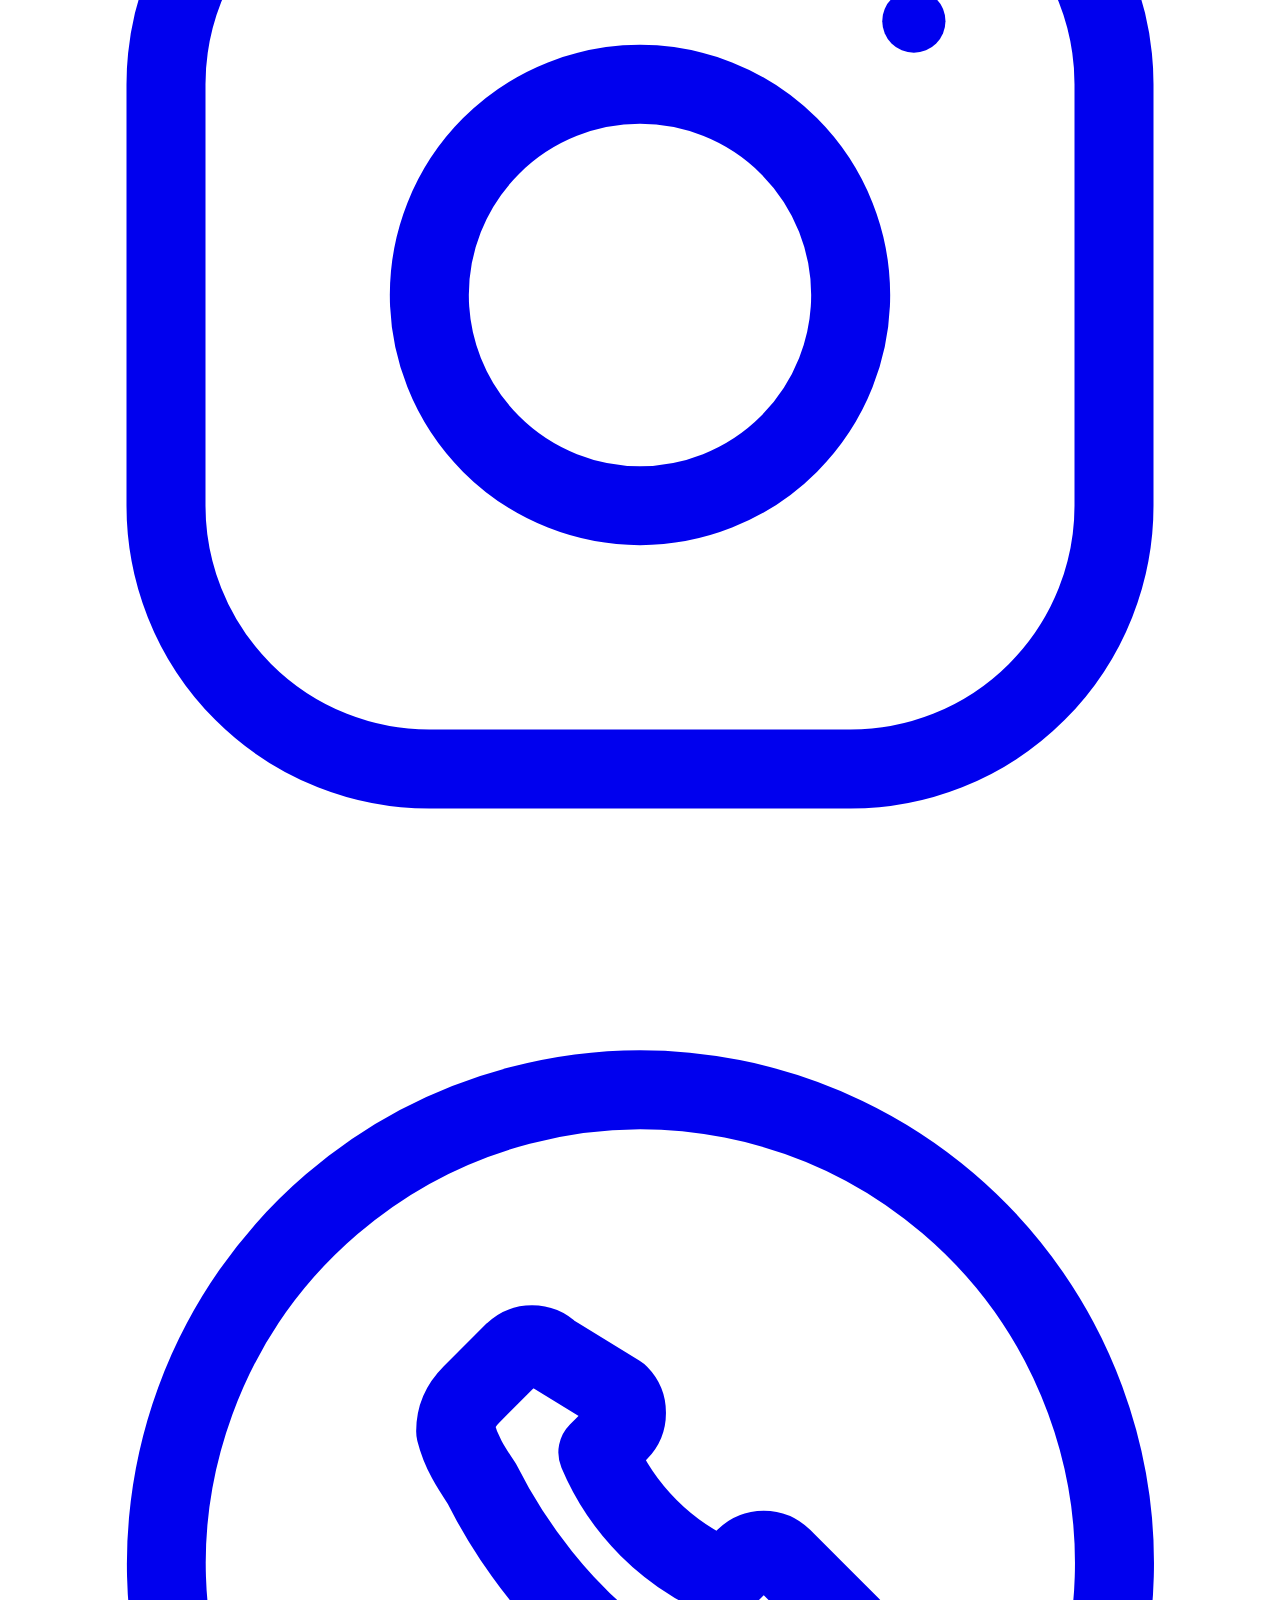
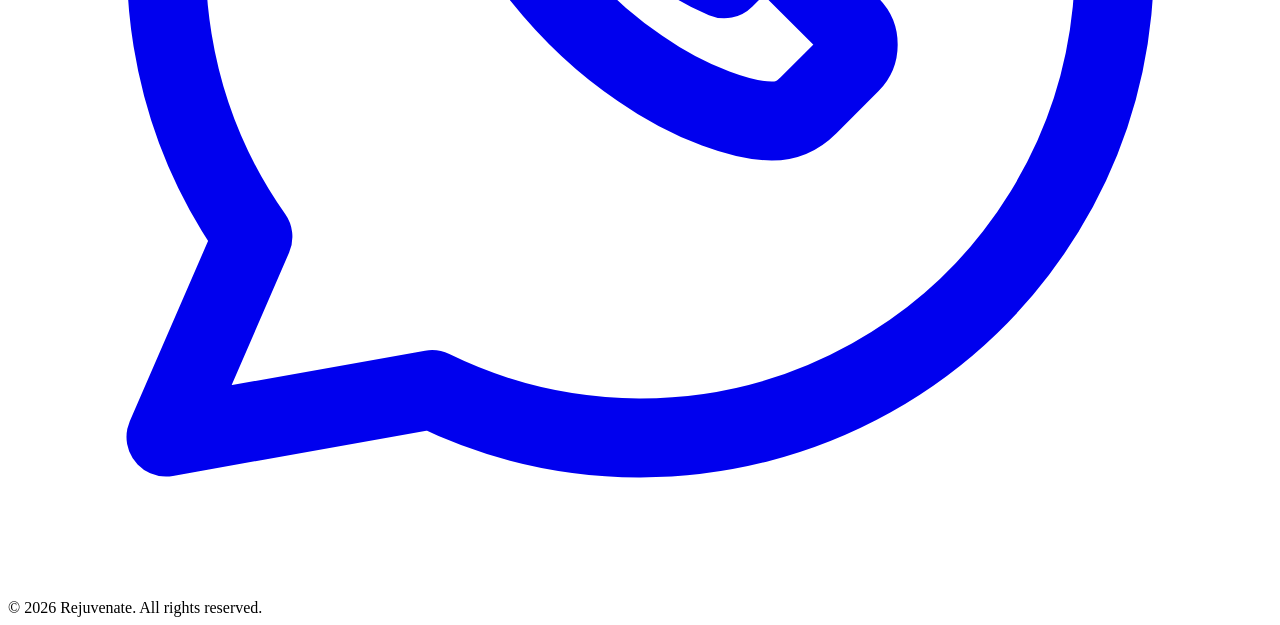
==== commit d5e45e69: "Fix treatment names and polish site copy Use SkinPen/BioRePeel brand spellings, unify category names" ====
--- a/about/index.html
+++ b/about/index.html
@@ -11,8 +11,13 @@
   <head>
     <meta charset="UTF-8" />
     <meta name="viewport" content="width=device-width, initial-scale=1.0, viewport-fit=cover" />
-    <meta name="description" content="Learn more about Rejuvenate, a ladies-only beauty and aesthetics salon in Dubai Sports City offering personalised skincare, facial and wellness treatments in a private, welcoming space." />
+    <meta name="description" content="Learn more about Rejuvenate, a ladies-only beauty and aesthetics salon in Dubai Sports City offering personalised skincare, facial and hair treatments in a private, welcoming space." />
+    <meta
+      name="keywords"
+      content="about Rejuvenate, ladies-only salon Dubai Sports City, women's beauty salon Dubai, aesthetics clinic Dubai, private beauty salon Dubai, personalised skincare Dubai, ladies spa Dubai Sports City, beauty salon philosophy Dubai, professional skincare products Dubai"
+    />
     <title>About | Rejuvenate — Ladies Beauty &amp; Aesthetics, Dubai</title>
+    <link rel="canonical" href="https://rejuvenate.buildyourweb.ae/about/" />
 
     <link rel="icon" type="image/png" sizes="32x32" href="/assets/favicon-32.png" />
     <link rel="icon" type="image/png" sizes="512x512" href="/assets/favicon.png" />
@@ -21,9 +26,14 @@
     <meta property="og:type" content="website" />
     <meta property="og:url" content="https://rejuvenate.buildyourweb.ae/about/" />
     <meta property="og:title" content="About | Rejuvenate" />
-    <meta property="og:description" content="A ladies-only beauty and aesthetics salon in Dubai Sports City offering personalised skincare, facial and wellness treatments in a private, welcoming space." />
+    <meta property="og:description" content="A ladies-only beauty and aesthetics salon in Dubai Sports City offering personalised skincare, facial and hair treatments in a private, welcoming space." />
     <meta property="og:image" content="https://rejuvenate.buildyourweb.ae/assets/og-image.jpg" />
     <meta property="og:site_name" content="Rejuvenate" />
+    <meta property="og:locale" content="en_US" />
+    <meta name="twitter:card" content="summary_large_image" />
+    <meta name="twitter:title" content="About | Rejuvenate" />
+    <meta name="twitter:description" content="A ladies-only beauty and aesthetics salon in Dubai Sports City offering personalised skincare, facial and hair treatments in a private, welcoming space." />
+    <meta name="twitter:image" content="https://rejuvenate.buildyourweb.ae/assets/og-image.jpg" />
 
     <link rel="preconnect" href="https://fonts.googleapis.com" />
     <link rel="preconnect" href="https://fonts.gstatic.com" crossorigin />
@@ -73,7 +83,7 @@
             <p>
               Our team combines advanced skincare treatments, professional products and a
               gentle, considered approach. The goal is not to change how you look, but to
-              help your skin feel healthier, fresher and more confident in a way that still feels like you.
+              help your skin look and feel healthier and fresher, so you feel more confident, and still like you.
             </p>
             <div class="about__sign">
               <img src="/assets/logo/r_logo_transparent.png" alt="" aria-hidden="true" />
@@ -94,7 +104,7 @@
             <div class="why__item reveal"><span class="n">01</span><h3>Ladies Only</h3><p>A private women-only environment designed to help you feel comfortable, relaxed and cared for.</p></div>
             <div class="why__item reveal"><span class="n">02</span><h3>Personalised Care</h3><p>Every treatment is guided by your skin, your goals and what feels right for you.</p></div>
             <div class="why__item reveal"><span class="n">03</span><h3>Professional Products</h3><p>We use trusted skincare brands and treatment methods chosen for quality, comfort and results.</p></div>
-            <div class="why__item reveal"><span class="n">04</span><h3>Dubai Sports City</h3><p>Conveniently located in Dubai Sports City, making your visit simple and easy to plan.</p></div>
+            <div class="why__item reveal"><span class="n">04</span><h3>Dubai Sports City</h3><p>Conveniently located in Dubai Sports City, making your visit easy to plan.</p></div>
           </div>
         </div>
       </section>
@@ -104,7 +114,7 @@
         <div class="wrap reveal">
           <p class="rule">Ready when you are</p>
           <h2 class="display" style="margin-top:1.25rem;">Come and experience Rejuvenate</h2>
-          <p>Book your appointment or contact us with any questions. Our team will be happy to guide you.</p>
+          <p>Book your appointment or contact us with any questions. We’ll help you find the right fit.</p>
           <a href="/book/" class="btn btn--primary">Book an appointment</a>
         </div>
       </section>
@@ -132,10 +142,10 @@
           <div class="footer__col">
             <h4>Treatments</h4>
             <ul>
-              <li><a href="/services/">Skin Pen Microneedling</a></li>
+              <li><a href="/services/">SkinPen Microneedling</a></li>
               <li><a href="/services/">Signature Facials</a></li>
-              <li><a href="/services/">Peels &amp; Boosters</a></li>
-              <li><a href="/services/">Hair Therapy</a></li>
+              <li><a href="/services/">Peels &amp; Skin Boosters</a></li>
+              <li><a href="/services/">Exosome Hair Therapy</a></li>
             </ul>
           </div>
 
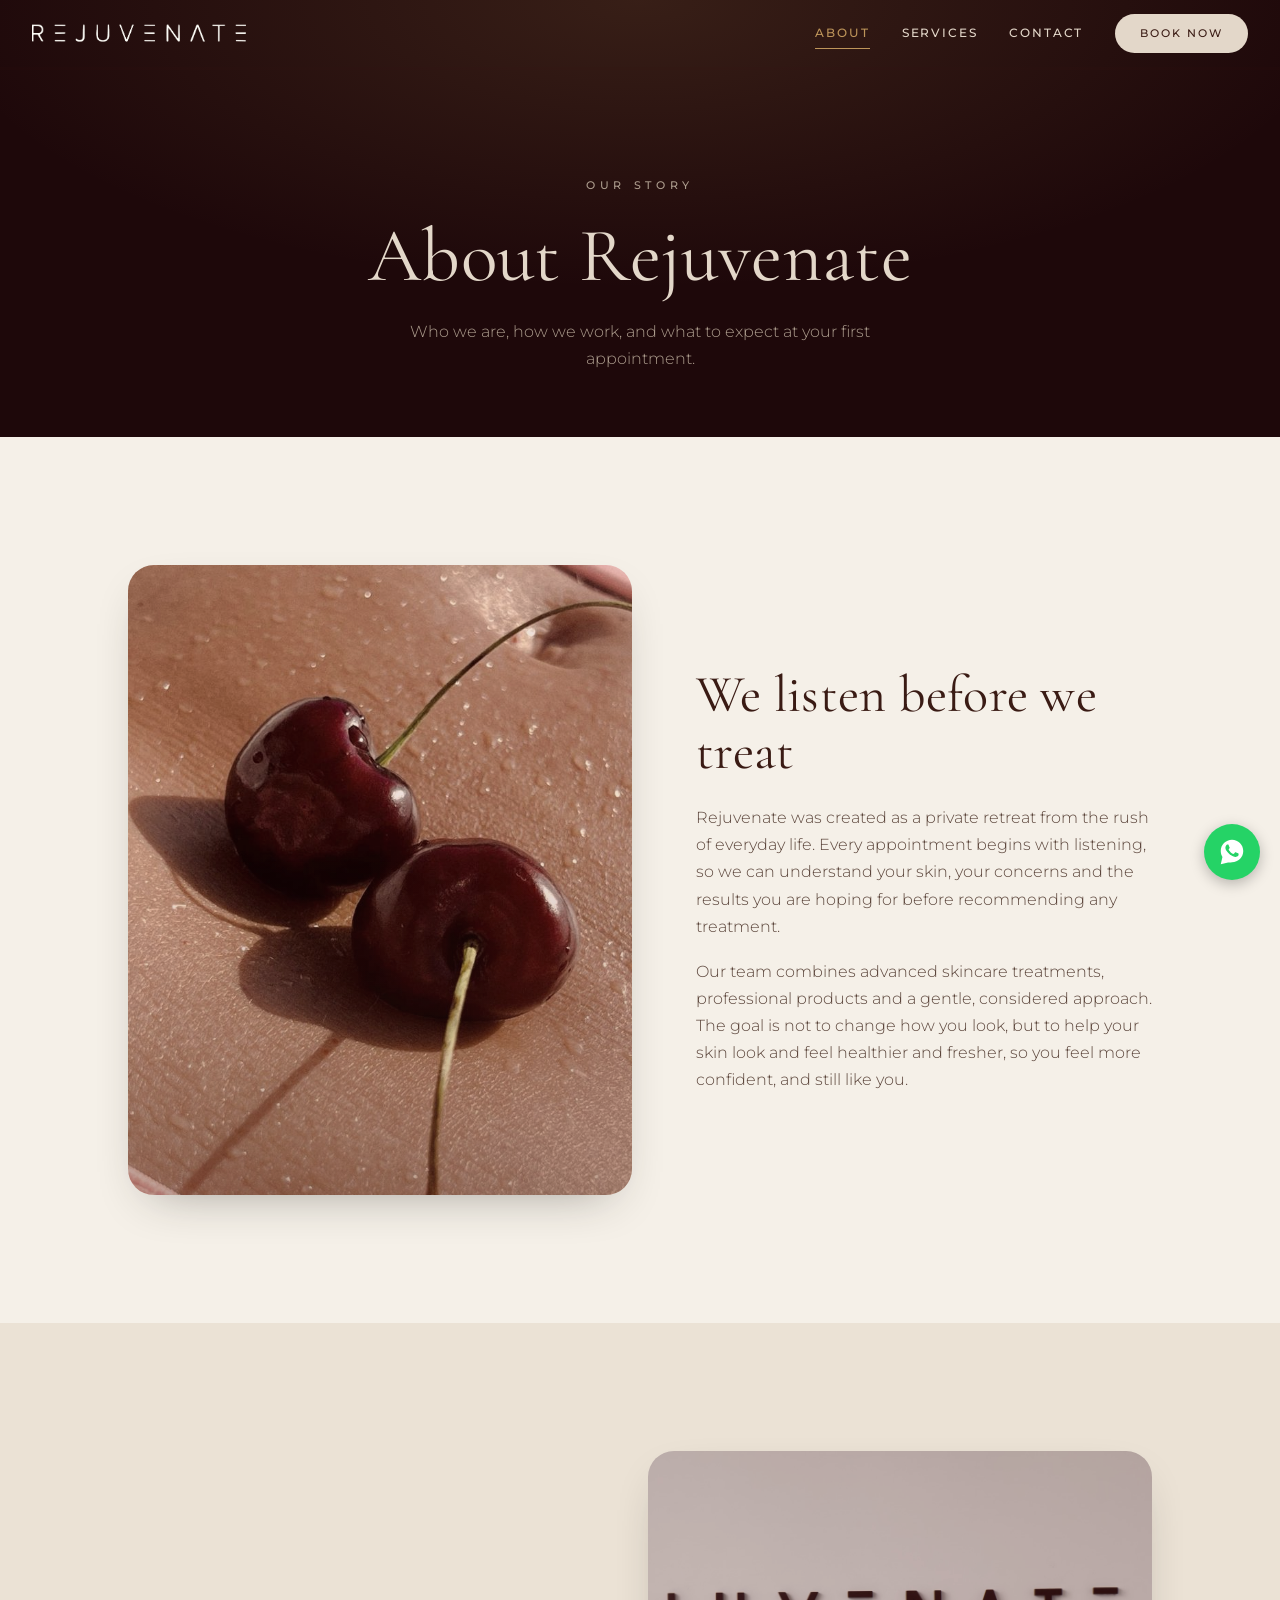
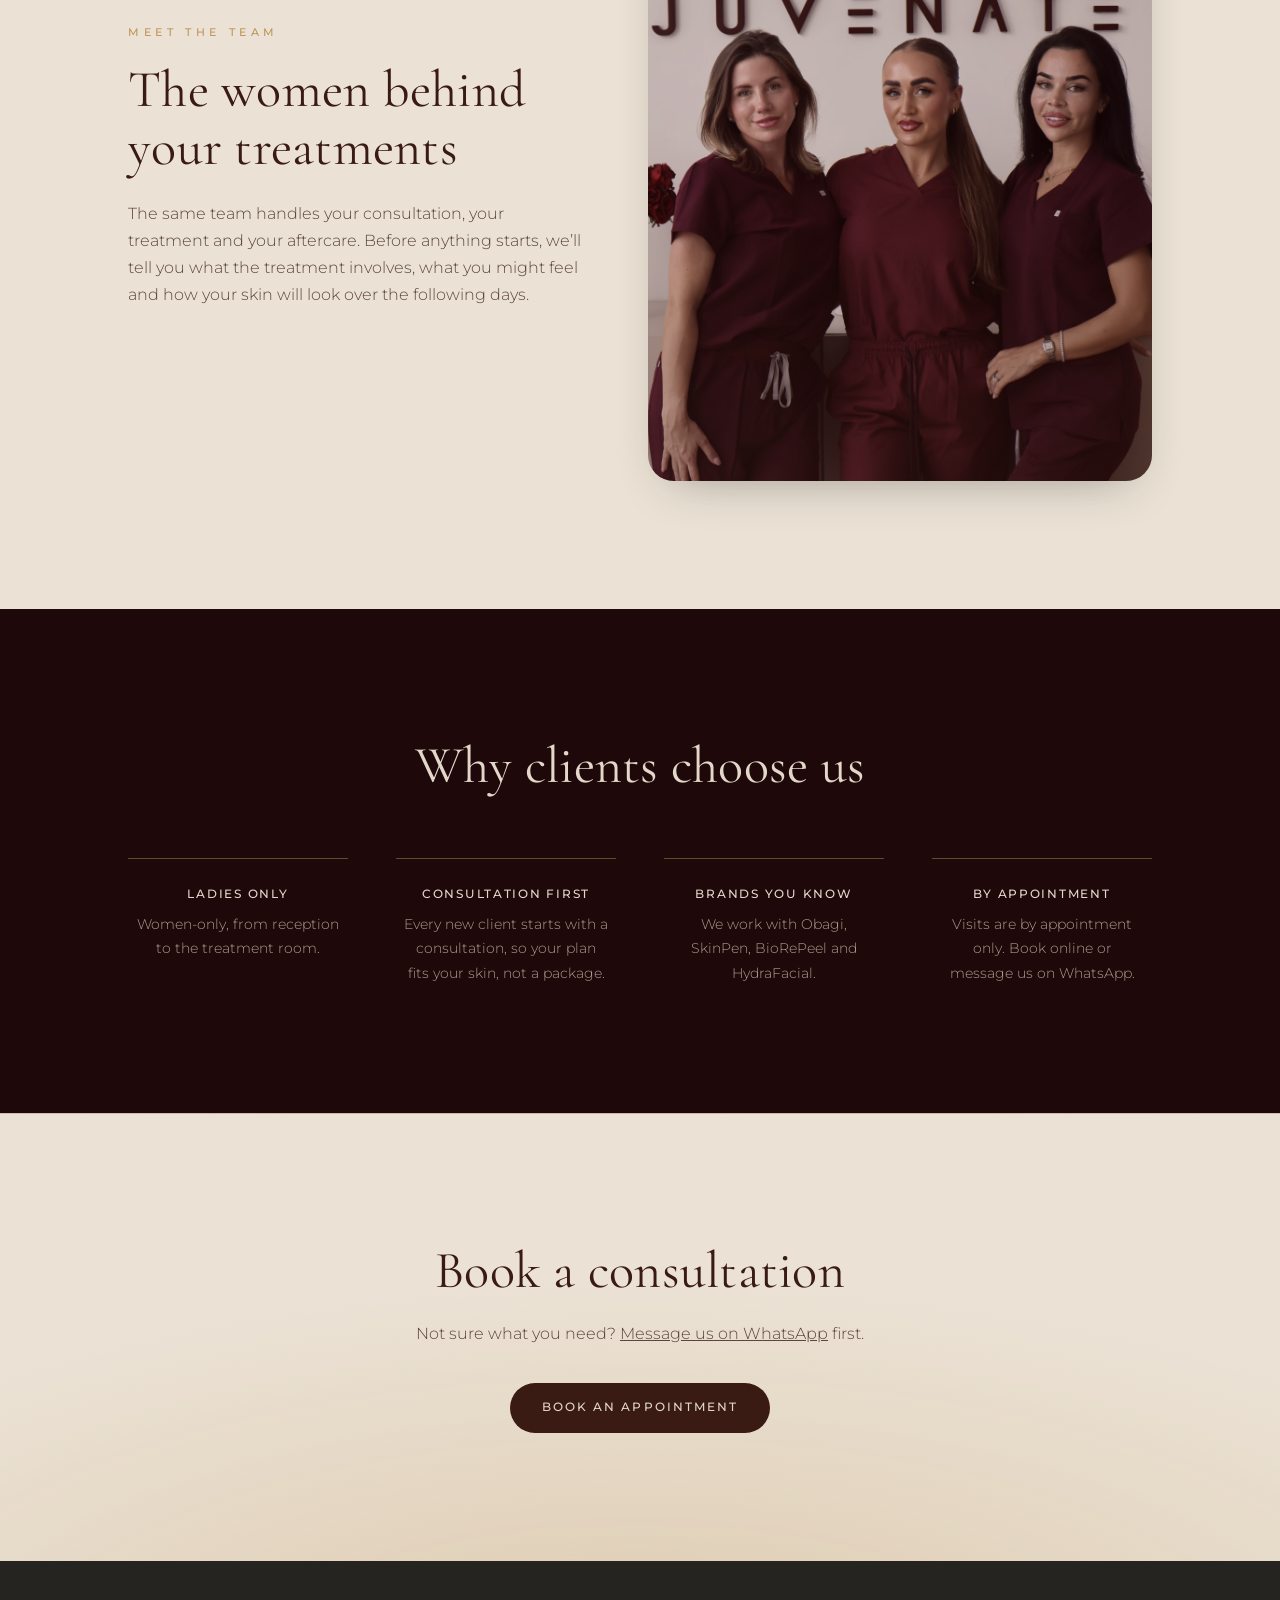
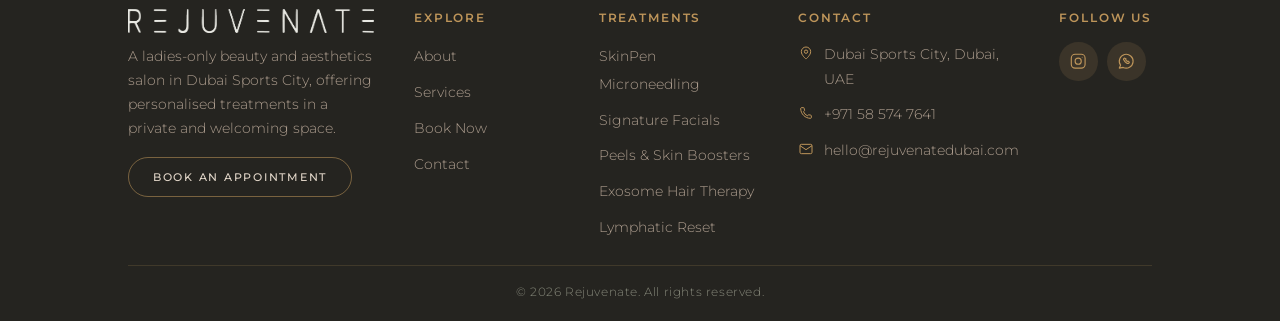
==== commit 3c60f39d: "Add salon photos, new prices, Web3Forms contact form and WhatsApp button - Add the new salon photos:" ====
--- a/about/index.html
+++ b/about/index.html
@@ -38,7 +38,7 @@
     <link rel="preconnect" href="https://fonts.googleapis.com" />
     <link rel="preconnect" href="https://fonts.gstatic.com" crossorigin />
     <link href="https://fonts.googleapis.com/css2?family=Cormorant+Garamond:ital,wght@0,400;0,500;1,400;1,500&family=Montserrat:wght@300;400;500;600&display=swap" rel="stylesheet" />
-    <link rel="stylesheet" href="/site.css?v=10" />
+    <link rel="stylesheet" href="/site.css?v=23" />
   </head>
   <body>
     <header class="site-header" id="top">
@@ -62,7 +62,7 @@
         <div class="wrap">
           <p class="eyebrow">Our story</p>
           <h1 class="display">About Rejuvenate</h1>
-          <p>A ladies-only beauty and aesthetics salon in Dubai Sports City, created for women who want expert care, honest guidance and a calm space to feel renewed.</p>
+          <p>Who we are, how we work, and what to expect at your first appointment.</p>
         </div>
       </section>
 
@@ -70,11 +70,10 @@
       <section class="section">
         <div class="wrap about__grid">
           <div class="about__media reveal">
-            <img src="/assets/landing_background2.jpg" alt="A calming facial treatment at Rejuvenate" loading="lazy" />
+            <img src="/assets/images/cherries.jpg" alt="Cherries resting on glowing, dewy skin" loading="lazy" />
           </div>
           <div class="about__body reveal">
-            <p class="eyebrow">The Rejuvenate philosophy</p>
-            <h2 class="display">Beauty that starts with understanding you</h2>
+            <h2 class="display">We listen before we treat</h2>
             <p>
               Rejuvenate was created as a private retreat from the rush of everyday life.
               Every appointment begins with listening, so we can understand your skin,
@@ -85,10 +84,24 @@
               gentle, considered approach. The goal is not to change how you look, but to
               help your skin look and feel healthier and fresher, so you feel more confident, and still like you.
             </p>
-            <div class="about__sign">
-              <img src="/assets/logo/r_logo_transparent.png" alt="" aria-hidden="true" />
-              <span>Private · Personalised · Considered</span>
-            </div>
+          </div>
+        </div>
+      </section>
+
+      <!-- Team -->
+      <section class="section" style="background: var(--sand-deep);">
+        <div class="wrap about__grid about__grid--flip">
+          <div class="about__media reveal">
+            <img src="/assets/images/team.jpg" alt="The Rejuvenate team at reception" loading="lazy" />
+          </div>
+          <div class="about__body reveal">
+            <p class="eyebrow">Meet the team</p>
+            <h2 class="display">The women behind your treatments</h2>
+            <p>
+              The same team handles your consultation, your treatment and your aftercare.
+              Before anything starts, we’ll tell you what the treatment involves, what you
+              might feel and how your skin will look over the following days.
+            </p>
           </div>
         </div>
       </section>
@@ -97,14 +110,13 @@
       <section class="section section--dark">
         <div class="wrap">
           <div class="section-head reveal">
-            <p class="eyebrow">The Rejuvenate difference</p>
-            <h2 class="display">Care that feels personal from start to finish</h2>
+            <h2 class="display">Why clients choose us</h2>
           </div>
           <div class="why__grid">
-            <div class="why__item reveal"><span class="n">01</span><h3>Ladies Only</h3><p>A private women-only environment designed to help you feel comfortable, relaxed and cared for.</p></div>
-            <div class="why__item reveal"><span class="n">02</span><h3>Personalised Care</h3><p>Every treatment is guided by your skin, your goals and what feels right for you.</p></div>
-            <div class="why__item reveal"><span class="n">03</span><h3>Professional Products</h3><p>We use trusted skincare brands and treatment methods chosen for quality, comfort and results.</p></div>
-            <div class="why__item reveal"><span class="n">04</span><h3>Dubai Sports City</h3><p>Conveniently located in Dubai Sports City, making your visit easy to plan.</p></div>
+            <div class="why__item reveal"><h3>Ladies Only</h3><p>Women-only, from reception to the treatment room.</p></div>
+            <div class="why__item reveal"><h3>Consultation First</h3><p>Every new client starts with a consultation, so your plan fits your skin, not a package.</p></div>
+            <div class="why__item reveal"><h3>Brands You Know</h3><p>We work with Obagi, SkinPen, BioRePeel and HydraFacial.</p></div>
+            <div class="why__item reveal"><h3>By Appointment</h3><p>Visits are by appointment only. Book online or message us on WhatsApp.</p></div>
           </div>
         </div>
       </section>
@@ -112,9 +124,8 @@
       <!-- CTA -->
       <section class="section cta-band">
         <div class="wrap reveal">
-          <p class="rule">Ready when you are</p>
-          <h2 class="display" style="margin-top:1.25rem;">Come and experience Rejuvenate</h2>
-          <p>Book your appointment or contact us with any questions. We’ll help you find the right fit.</p>
+          <h2 class="display">Book a consultation</h2>
+          <p>Not sure what you need? <a href="https://wa.me/971585747641?text=Hi%20Rejuvenate%21%20I%27m%20interested%20in%20your%20services%20and%20would%20love%20to%20know%20more." target="_blank" rel="noopener noreferrer">Message us on WhatsApp</a> first.</p>
           <a href="/book/" class="btn btn--primary">Book an appointment</a>
         </div>
       </section>
@@ -146,6 +157,7 @@
               <li><a href="/services/">Signature Facials</a></li>
               <li><a href="/services/">Peels &amp; Skin Boosters</a></li>
               <li><a href="/services/">Exosome Hair Therapy</a></li>
+              <li><a href="/services/">Lymphatic Reset</a></li>
             </ul>
           </div>
 
@@ -158,11 +170,11 @@
               </li>
               <li>
                 <span class="fi" aria-hidden="true"><svg viewBox="0 0 24 24" fill="none" stroke="currentColor" stroke-width="1.5"><path d="M4 5c0 8.3 6.7 15 15 15 .9 0 1-.9 1-1.5v-2.3c0-.5-.4-.9-.9-1l-3-.5c-.4-.1-.8.1-1 .4l-.9 1.2A12 12 0 0 1 8.2 10l1.2-.9c.3-.2.5-.6.4-1l-.5-3A1 1 0 0 0 8.3 4H6C5.4 4 4 4.1 4 5Z"/></svg></span>
-                <a href="https://wa.me/971585747641?text=Hi%20Rejuvenate%21%20I%27d%20like%20to%20book%20an%20appointment.">+971 58 574 7641</a>
+                <a href="https://wa.me/971585747641?text=Hi%20Rejuvenate%21%20I%27m%20interested%20in%20your%20services%20and%20would%20love%20to%20know%20more.">+971 58 574 7641</a>
               </li>
               <li>
                 <span class="fi" aria-hidden="true"><svg viewBox="0 0 24 24" fill="none" stroke="currentColor" stroke-width="1.5"><rect x="3" y="5" width="18" height="14" rx="2"/><path d="m3 7 9 6 9-6"/></svg></span>
-                <a href="mailto:hello@rejuvenate.ae">hello@rejuvenate.ae</a>
+                <a href="mailto:hello@rejuvenatedubai.com">hello@rejuvenatedubai.com</a>
               </li>
             </ul>
           </div>
@@ -171,7 +183,7 @@
             <h4>Follow Us</h4>
             <div class="footer__socials">
               <a href="https://www.instagram.com/rejuvenate_dxb/" target="_blank" rel="noopener noreferrer" aria-label="Instagram"><svg viewBox="0 0 24 24" fill="none" stroke="currentColor" stroke-width="1.5"><rect x="3" y="3" width="18" height="18" rx="5"/><circle cx="12" cy="12" r="4"/><circle cx="17.2" cy="6.8" r="0.6" fill="currentColor" stroke="none"/></svg></a>
-              <a href="https://wa.me/971585747641?text=Hi%20Rejuvenate%21%20I%27d%20like%20to%20book%20an%20appointment." target="_blank" rel="noopener noreferrer" aria-label="WhatsApp"><svg viewBox="0 0 24 24" fill="none" stroke="currentColor" stroke-width="1.5" stroke-linecap="round" stroke-linejoin="round"><path d="M3 21l1.65-3.8a9 9 0 1 1 3.4 2.9L3 21"/><path d="M9 10.5c.5 1 1.5 2.5 3 3.5 1 .7 2 1 2.5 1 .3 0 .5-.1.7-.3l.8-.8a.5.5 0 0 0 0-.7l-1.3-1.3a.5.5 0 0 0-.7 0l-.4.4a4.5 4.5 0 0 1-2.4-2.4l.4-.4a.5.5 0 0 0 0-.7L10.3 8a.5.5 0 0 0-.7 0l-.8.8c-.2.2-.3.4-.3.7.1.4.3.7.5 1z"/></svg></a>
+              <a href="https://wa.me/971585747641?text=Hi%20Rejuvenate%21%20I%27m%20interested%20in%20your%20services%20and%20would%20love%20to%20know%20more." target="_blank" rel="noopener noreferrer" aria-label="WhatsApp"><svg viewBox="0 0 24 24" fill="none" stroke="currentColor" stroke-width="1.5" stroke-linecap="round" stroke-linejoin="round"><path d="M3 21l1.65-3.8a9 9 0 1 1 3.4 2.9L3 21"/><path d="M9 10.5c.5 1 1.5 2.5 3 3.5 1 .7 2 1 2.5 1 .3 0 .5-.1.7-.3l.8-.8a.5.5 0 0 0 0-.7l-1.3-1.3a.5.5 0 0 0-.7 0l-.4.4a4.5 4.5 0 0 1-2.4-2.4l.4-.4a.5.5 0 0 0 0-.7L10.3 8a.5.5 0 0 0-.7 0l-.8.8c-.2.2-.3.4-.3.7.1.4.3.7.5 1z"/></svg></a>
             </div>
           </div>
         </div>
@@ -182,7 +194,7 @@
       </div>
     </footer>
 
-    <script src="/site.js?v=10" defer></script>
+    <script src="/site.js?v=17" defer></script>
     <script>document.getElementById("year").textContent = new Date().getFullYear();</script>
   </body>
 </html>
--- a/site.css
+++ b/site.css
@@ -0,0 +1,1382 @@
+/* ============================================================
+   REJUVENATE — main site styles
+   Palette & type taken verbatim from brand_board.txt.
+   Light backgrounds use --sand / dark use --espresso: tints of
+   the brand cream / espresso for large fields (disclosed).
+   ============================================================ */
+
+*,
+*::before,
+*::after {
+  box-sizing: border-box;
+  margin: 0;
+  padding: 0;
+}
+
+/* Kelvinch must be self-hosted — drop the file at assets/fonts/Kelvinch.woff2
+   and it upgrades automatically. Until then the brand-board fallback
+   (Cormorant Garamond) renders. */
+@font-face {
+  font-family: "Kelvinch";
+  src: url("assets/fonts/Kelvinch.woff2") format("woff2"),
+       url("assets/fonts/Kelvinch.woff")  format("woff");
+  font-weight: 400;
+  font-style: normal;
+  font-display: swap;
+}
+
+:root {
+  /* ── Brand palette (exact hex from brand_board.txt) ── */
+  --cream:    #E3D7C9;
+  --taupe:    #AD9D8E;
+  --gold:     #BE955A;
+  --sage:     #858779;
+  --charcoal: #252420;
+  --espresso: #3A1B14;
+  --burgundy: #430F11;
+
+  /* ── Derived neutrals (tints of the brand cream/espresso for
+        large calm fields — not new brand colours) ── */
+  --sand:      #F5F0E8;  /* light warm background */
+  --sand-deep: #EBE2D5;  /* slightly deeper sand for cards / bands */
+
+  /* ── Semantic tokens ── */
+  --bg:            var(--sand);
+  --ink:           var(--espresso);
+  --ink-soft:      #5c463c;      /* espresso lightened for body copy */
+  --line:          rgba(58, 27, 20, 0.14);
+
+  --font-display: "Kelvinch", "Cormorant Garamond", "Playfair Display", Georgia, serif;
+  --font-body:    "Montserrat", Arial, sans-serif;
+
+  --wrap:  72rem;   /* max content width */
+  --gutter: clamp(1.25rem, 5vw, 4rem);
+
+  --radius: 18px;
+  --radius-lg: 26px;
+  --shadow: 0 18px 50px -24px rgba(37, 36, 32, 0.45);
+  --shadow-soft: 0 10px 30px -18px rgba(37, 36, 32, 0.4);
+
+  --ease: cubic-bezier(0.22, 1, 0.36, 1);
+}
+
+html {
+  -webkit-text-size-adjust: 100%;
+  scroll-behavior: smooth;
+  scroll-padding-top: 5.5rem; /* clear the sticky header on anchor jumps */
+  overscroll-behavior: none;  /* no rubber-band bounce / scroll-chaining */
+  scrollbar-width: none;      /* hide the side scrollbar (Firefox) */
+  background-color: var(--charcoal);  /* canvas below the footer matches the footer */
+}
+/* Hide the native side scrollbar (WebKit/Chromium) — a scroll-progress bar
+   under the navbar shows position instead */
+html::-webkit-scrollbar { width: 0; height: 0; }
+
+@media (prefers-reduced-motion: reduce) {
+  html { scroll-behavior: auto; }
+}
+
+body {
+  font-family: var(--font-body);
+  font-weight: 300;
+  font-size: 1rem;
+  line-height: 1.7;
+  color: var(--ink-soft);
+  background: var(--bg);
+  -webkit-font-smoothing: antialiased;
+  -moz-osx-font-smoothing: grayscale;
+  overflow-x: hidden;
+  overscroll-behavior: none;  /* no rubber-band bounce / scroll-chaining */
+}
+
+img { max-width: 100%; height: auto; display: block; }
+
+a { color: inherit; }
+
+/* ── Reusable layout ── */
+.wrap {
+  width: 100%;
+  max-width: var(--wrap);
+  margin-inline: auto;
+  padding-inline: var(--gutter);
+}
+
+.section {
+  padding-block: clamp(4.5rem, 10vw, 8rem);
+}
+
+.section--tight { padding-block: clamp(3.5rem, 7vw, 5.5rem); }
+
+/* Dark section variant */
+.section--dark {
+  background: #1E080A;
+  color: var(--cream);
+}
+.section--charcoal {
+  background: var(--charcoal);
+  color: var(--cream);
+}
+
+/* ── Shared type ── */
+.eyebrow {
+  font-family: var(--font-body);
+  font-size: 0.6875rem;
+  font-weight: 500;
+  letter-spacing: 0.42em;
+  text-transform: uppercase;
+  color: var(--gold);
+  margin: 0;
+}
+
+.display {
+  font-family: var(--font-display);
+  font-weight: 400;
+  line-height: 1.1;
+  letter-spacing: 0.005em;
+  color: var(--ink);
+}
+.section--dark .display,
+.section--charcoal .display { color: var(--cream); }
+
+h1.display { font-size: clamp(2.6rem, 7vw, 4.75rem); }
+h2.display { font-size: clamp(2rem, 5vw, 3.25rem); }
+h3.display { font-size: clamp(1.5rem, 3vw, 2rem); }
+
+.lead {
+  font-size: clamp(1.05rem, 1.6vw, 1.2rem);
+  line-height: 1.75;
+  max-width: 42ch;
+}
+
+.rule {
+  display: inline-flex;
+  align-items: center;
+  gap: 0.875rem;
+  font-family: var(--font-body);
+  font-size: 0.6875rem;
+  letter-spacing: 0.22em;
+  text-transform: uppercase;
+  color: var(--burgundy);
+}
+.section--dark .rule,
+.section--charcoal .rule { color: var(--gold); }
+.rule::before,
+.rule::after {
+  content: "";
+  width: 1.75rem;
+  height: 1px;
+  background: currentColor;
+  opacity: 0.6;
+}
+
+/* ── Buttons ── */
+.btn {
+  display: inline-flex;
+  align-items: center;
+  justify-content: center;
+  gap: 0.5rem;
+  padding: 0.9rem 1.9rem;
+  font-family: var(--font-body);
+  font-size: 0.72rem;
+  font-weight: 500;
+  letter-spacing: 0.18em;
+  text-transform: uppercase;
+  text-decoration: none;
+  border-radius: 999px;
+  border: 1px solid transparent;
+  cursor: pointer;
+  transition: background-color 0.3s var(--ease), color 0.3s var(--ease),
+              border-color 0.3s var(--ease), transform 0.3s var(--ease);
+}
+.btn:hover { transform: translateY(-2px); }
+
+.btn--primary {
+  background: var(--gold);
+  color: #2c1a0d;
+}
+.btn--primary:hover { background: #cba368; }
+
+.btn--dark {
+  background: var(--espresso);
+  color: var(--cream);
+}
+.btn--dark:hover { background: var(--burgundy); }
+
+.btn--ghost {
+  background: transparent;
+  border-color: currentColor;
+  color: var(--ink);
+}
+.section--dark .btn--ghost,
+.section--charcoal .btn--ghost { color: var(--cream); }
+.btn--ghost:hover { background: rgba(190, 149, 90, 0.14); }
+
+.btn--light {
+  background: var(--cream);
+  color: var(--espresso);
+}
+.btn--light:hover { background: #efe6d8; }
+
+/* ============================================================
+   Header / nav
+   ============================================================ */
+.site-header {
+  position: fixed;
+  inset: 0 0 auto 0;
+  z-index: 100;
+  display: flex;
+  align-items: center;
+  justify-content: space-between;
+  gap: 1rem;
+  padding: 0.85rem clamp(1.1rem, 3vw, 2rem);
+  background: rgba(245, 240, 232, 0);
+  transition: background-color 0.4s var(--ease), box-shadow 0.4s var(--ease),
+              padding 0.4s var(--ease);
+}
+.site-header.is-scrolled {
+  background: var(--sand);            /* fully opaque when solid */
+  box-shadow: 0 1px 0 var(--line), var(--shadow-soft);
+  padding-block: 0.7rem;
+}
+
+/* Scroll-progress bar attached to the bottom edge of the navbar */
+.scroll-progress {
+  position: absolute;
+  top: 100%;
+  left: 0;
+  right: 0;
+  height: 3px;
+  background: rgba(58, 27, 20, 0.10);
+  overflow: hidden;
+  pointer-events: none;
+}
+.scroll-progress i {
+  display: block;
+  height: 100%;
+  width: 100%;
+  background: #3A1B14;
+  transform: scaleX(0);
+  transform-origin: left center;
+  will-change: transform;
+}
+
+/* Logo: full REJUVENATE wordmark at the top, shrinks/cross-fades to the
+   R monogram once the header turns solid on scroll. */
+.brand {
+  position: relative;
+  display: block;
+  height: 1.7rem;
+  width: 13.5rem;                 /* full wordmark width */
+  overflow: hidden;
+  line-height: 0;
+  flex-shrink: 0;
+  transition: width 0.45s var(--ease);
+}
+.site-header.is-scrolled .brand { width: 1.9rem; }   /* collapses to the R */
+.brand img {
+  position: absolute;
+  top: 50%;
+  left: 0;
+  transform: translateY(-50%);
+  width: auto;
+  transition: opacity 0.4s var(--ease);
+}
+.brand__full { height: 1.05rem; opacity: 1; }
+.brand__mark { height: 1.6rem; opacity: 0; }
+.site-header.is-scrolled .brand__full { opacity: 0; }
+.site-header.is-scrolled .brand__mark { opacity: 1; }
+/* Lighten whichever logo shows over the dark hero (transparent header) */
+.site-header:not(.is-scrolled) .brand img {
+  filter: brightness(0) invert(1) sepia(0.25) saturate(1.4) hue-rotate(-6deg);
+}
+
+.nav {
+  display: flex;
+  align-items: center;
+  gap: clamp(1.25rem, 2.5vw, 2.5rem);
+}
+.nav a:not(.btn) {
+  font-family: var(--font-body);
+  font-size: 0.72rem;
+  font-weight: 500;
+  letter-spacing: 0.16em;
+  text-transform: uppercase;
+  text-decoration: none;
+  color: var(--ink);
+  position: relative;
+  padding-block: 0.25rem;
+  transition: color 0.25s var(--ease);
+}
+.site-header:not(.is-scrolled) .nav a:not(.btn) { color: var(--cream); }
+.nav a:not(.btn)::after {
+  content: "";
+  position: absolute;
+  left: 0; bottom: -2px;
+  width: 0; height: 1px;
+  background: var(--gold);
+  transition: width 0.3s var(--ease);
+}
+.nav a:not(.btn):hover::after { width: 100%; }
+/* Compact size for the nav Book Now button */
+.nav .btn { padding: 0.6rem 1.5rem; font-size: 0.68rem; }
+/* Book Now (.btn--dark) keeps its own cream text when the header is solid;
+   only the transparent-over-hero state flips it to a light pill. */
+.site-header:not(.is-scrolled) .nav .btn--dark { background: var(--cream); color: var(--espresso); }
+.nav a.is-active:not(.btn) { color: var(--gold); }
+.nav a.is-active:not(.btn)::after { width: 100%; }
+.site-header:not(.is-scrolled) .nav a.is-active:not(.btn) { color: var(--gold); }
+
+/* Mobile menu button */
+.nav-toggle {
+  display: none;
+  flex-direction: column;
+  justify-content: center;
+  gap: 5px;
+  width: 44px; height: 44px;
+  background: none;
+  border: 0;
+  cursor: pointer;
+  padding: 0;
+}
+.nav-toggle span {
+  display: block;
+  width: 24px; height: 1.5px;
+  margin-inline: auto;
+  background: var(--ink);
+  transition: transform 0.3s var(--ease), opacity 0.3s var(--ease), background-color 0.3s;
+}
+.site-header:not(.is-scrolled) .nav-toggle span { background: var(--cream); }
+
+@media (max-width: 860px) {
+  /* Boxed toggle button that morphs into an X (like Jana) */
+  .nav-toggle {
+    display: flex;
+    border: 1.5px solid rgba(58, 27, 20, 0.25);
+    border-radius: 12px;
+  }
+  .site-header:not(.is-scrolled) .nav-toggle { border-color: rgba(227, 215, 201, 0.5); }
+
+  /* Floating rounded card that drops from the top-right, below the navbar */
+  .nav {
+    position: absolute;
+    top: calc(100% + 0.6rem);
+    right: clamp(1.1rem, 3vw, 2rem);
+    left: auto;
+    width: min(68vw, 15.5rem);
+    flex-direction: column;
+    align-items: stretch;
+    gap: 0.2rem;
+    padding: 0.6rem;
+    background: #fbf8f2;
+    border: 1px solid var(--line);
+    border-radius: 20px;
+    box-shadow: 0 26px 60px -22px rgba(37, 36, 32, 0.55);
+    opacity: 0;
+    visibility: hidden;
+    transform: translateY(-8px) scale(0.98);
+    transform-origin: top right;
+    transition: opacity 0.25s var(--ease), transform 0.3s var(--ease), visibility 0.3s;
+  }
+  .nav a:not(.btn),
+  .site-header:not(.is-scrolled) .nav a:not(.btn) {
+    color: var(--ink);
+    font-size: 1.05rem;
+    font-weight: 400;
+    letter-spacing: 0.01em;
+    text-transform: none;
+    width: 100%;
+    padding: 0.85rem 1rem;
+    border-radius: 12px;
+    transition: background-color 0.2s var(--ease), color 0.2s var(--ease);
+  }
+  .nav a:not(.btn)::after { display: none; }
+  .nav a:not(.btn):hover { background: rgba(190, 149, 90, 0.12); }
+  /* Current page shown as a filled pill (like Jana's active item) */
+  .nav a.is-active:not(.btn),
+  .site-header:not(.is-scrolled) .nav a.is-active:not(.btn) {
+    background: rgba(190, 149, 90, 0.22);
+    color: var(--burgundy);
+    font-weight: 500;
+  }
+  .nav .btn { width: 100%; margin-top: 0.45rem; }
+  .nav .btn--dark { background: var(--espresso); color: var(--cream); }
+  body.nav-open .nav {
+    opacity: 1;
+    visibility: visible;
+    transform: translateY(0) scale(1);
+  }
+  /* hamburger -> X (colour follows the navbar state so it stays visible) */
+  body.nav-open .nav-toggle span:nth-child(1) { transform: translateY(6.5px) rotate(45deg); }
+  body.nav-open .nav-toggle span:nth-child(2) { opacity: 0; }
+  body.nav-open .nav-toggle span:nth-child(3) { transform: translateY(-6.5px) rotate(-45deg); }
+}
+
+/* ============================================================
+   Hero
+   ============================================================ */
+.hero {
+  position: relative;
+  min-height: 100vh;
+  min-height: calc(100lvh + env(safe-area-inset-bottom, 0px));  /* cover into the bottom safe area too */
+  display: flex;
+  align-items: center;
+  padding-block: 7rem 6.5rem;   /* bottom clears the value strip */
+  color: var(--cream);
+  isolation: isolate;
+  overflow: hidden;
+}
+.hero::before { /* image layer: the team at reception, softly warmed */
+  content: "";
+  position: absolute;
+  inset: 0;
+  z-index: -2;
+  background-image: url("/assets/images/team-duo.jpg");
+  background-size: cover;
+  background-position: 53% 25%;   /* keeps both faces centred on narrow screens */
+  background-color: #755F5A;   /* espresso at ~70% strength: a lighter version of the old tint */
+  background-blend-mode: multiply;
+  filter: saturate(0.75) sepia(0.12);
+  transform: scale(1.04);
+}
+.hero::after { /* warm gradient scrim for legibility */
+  content: "";
+  position: absolute;
+  inset: 0;
+  z-index: -1;
+  background:
+    linear-gradient(100deg, rgba(30,8,10,0.92) 0%, rgba(30,8,10,0.8) 35%, rgba(30,8,10,0.35) 62%, rgba(30,8,10,0.15) 100%),
+    linear-gradient(to top, rgba(30,8,10,0.82), rgba(30,8,10,0) 40%);
+}
+@media (max-width: 899px), (max-aspect-ratio: 4/3) {
+  /* copy stacks over the photo here, so darken evenly rather than from the left */
+  .hero::after {
+    background: linear-gradient(to bottom, rgba(30,8,10,0.5) 0%, rgba(30,8,10,0.62) 45%, rgba(30,8,10,0.88) 100%);
+  }
+}
+@media (min-width: 900px) and (min-aspect-ratio: 4/3) {
+  /* push the team to the right so the copy sits on the darker left */
+  .hero { background-color: #735E58; }   /* matches the tinted image where it runs out */
+  .hero::before {
+    background-size: auto 100%;
+    background-position: right top;
+    background-repeat: no-repeat;
+    /* photo is 3:2 and as tall as the hero (~100lvh), so ~150lvh wide: fade its left edge */
+    -webkit-mask: linear-gradient(to right, transparent, #000 35lvh) right / 150lvh 100% no-repeat;
+            mask: linear-gradient(to right, transparent, #000 35lvh) right / 150lvh 100% no-repeat;
+  }
+}
+.hero .wrap { position: relative; }
+.hero__inner { max-width: 40rem; }
+.hero .display { color: var(--cream); }        /* over dark hero */
+.hero .btn--ghost { color: var(--cream); }
+.hero .eyebrow { margin-bottom: 1.5rem; }
+.hero__logo {                                   /* Rejuvenate wordmark, lightened to cream */
+  width: clamp(11rem, 26vw, 15rem);
+  height: auto;
+  margin-bottom: 1.85rem;
+  filter: brightness(0) invert(1) sepia(0.22) saturate(1.3) hue-rotate(-6deg);
+  opacity: 0.95;
+}
+.hero h1 {
+  margin-bottom: 1.75rem;
+}
+.hero h1 em {
+  font-style: italic;
+  color: var(--gold);
+}
+.hero p {
+  font-size: clamp(1.05rem, 1.7vw, 1.25rem);
+  color: rgba(227, 215, 201, 0.9);
+  max-width: 36ch;
+  margin-bottom: 2.5rem;
+}
+.hero__actions {
+  display: flex;
+  flex-wrap: wrap;
+  gap: 0.9rem;
+}
+/* ============================================================
+   Intro / marquee-ish values strip
+   ============================================================ */
+.strip {                          /* overlays the bottom of the hero image */
+  position: absolute;
+  left: 0; right: 0; bottom: 0;
+  z-index: 1;
+  background: transparent;
+  color: var(--cream);
+  border-top: 1px solid rgba(190,149,90,0.4);   /* gold divider line */
+}
+.strip .wrap {
+  display: flex;
+  flex-wrap: wrap;
+  justify-content: center;
+  gap: clamp(1rem, 4vw, 3.5rem);
+  padding: 1.25rem 0 calc(1.25rem + env(safe-area-inset-bottom, 0px));
+  text-align: center;
+}
+.strip span {
+  font-size: 0.7rem;
+  letter-spacing: 0.24em;
+  text-transform: uppercase;
+  color: var(--taupe);
+}
+.strip span b { color: var(--gold); font-weight: 500; }
+
+/* ============================================================
+   About
+   ============================================================ */
+.about__grid {
+  display: grid;
+  grid-template-columns: 1.05fr 0.95fr;
+  gap: clamp(2rem, 5vw, 4.5rem);
+  align-items: center;
+}
+.about__media {
+  position: relative;
+  border-radius: var(--radius-lg);
+  overflow: hidden;
+  box-shadow: var(--shadow);
+  aspect-ratio: 4 / 5;
+}
+.about__media img {
+  width: 100%; height: 100%;
+  object-fit: cover;
+  filter: saturate(0.8) sepia(0.12);
+}
+.about__media::after {
+  content: "";
+  position: absolute; inset: 0;
+  background:
+    linear-gradient(to top, rgba(58,27,20,0.28), rgba(58,27,20,0) 55%),
+    rgba(120,15,20,0.13);   /* very faint burgundy tint */
+}
+.about__body .eyebrow { margin-bottom: 1.25rem; }
+.about__body h2 { margin-bottom: 1.5rem; }
+.about__body p + p { margin-top: 1.1rem; }
+
+.about__grid--flip { grid-template-columns: 0.95fr 1.05fr; }
+.about__grid--flip .about__media { order: 2; }
+
+@media (max-width: 820px) {
+  .about__grid,
+  .about__grid--flip { grid-template-columns: 1fr; }
+  .about__grid--flip .about__media { order: 0; }
+  .about__media { aspect-ratio: 3 / 2; max-height: 30rem; }
+}
+
+/* ============================================================
+   Photo gallery / strip — editorial image rows
+   ============================================================ */
+.gallery {
+  display: grid;
+  grid-template-columns: repeat(4, 1fr);
+  gap: clamp(0.75rem, 2vw, 1.25rem);
+  margin-top: 3rem;
+}
+.gallery figure {
+  margin: 0;
+  position: relative;
+  border-radius: var(--radius);
+  overflow: hidden;
+  aspect-ratio: 4 / 5;
+  box-shadow: var(--shadow-soft);
+  background: var(--sand-deep);
+}
+.gallery img {
+  width: 100%; height: 100%;
+  object-fit: cover;
+  filter: saturate(0.85) sepia(0.08);
+  transition: transform 0.9s var(--ease);
+}
+.gallery figure:hover img { transform: scale(1.04); }
+.gallery--tinted figure::after {  /* very faint burgundy tint */
+  content: "";
+  position: absolute; inset: 0;
+  background: rgba(120,15,20,0.13);
+  pointer-events: none;
+}
+.gallery__foot { text-align: center; margin-top: 2.25rem; }
+.gallery__foot a {
+  font-size: 0.72rem;
+  letter-spacing: 0.16em;
+  text-transform: uppercase;
+  color: var(--ink);
+  text-decoration: none;
+  border-bottom: 1px solid var(--gold);
+  padding-bottom: 0.3rem;
+  transition: color 0.2s;
+}
+.gallery__foot a:hover { color: var(--gold); }
+@media (max-width: 820px) {
+  .gallery { grid-template-columns: repeat(2, 1fr); }
+}
+
+/* ============================================================
+   Services
+   ============================================================ */
+.section-head {
+  max-width: 46rem;
+  margin-inline: auto;
+  text-align: center;
+  margin-bottom: clamp(2.5rem, 5vw, 4rem);
+}
+.section-head .eyebrow { margin-bottom: 1.1rem; }
+.section-head h2 { margin-bottom: 1.1rem; }
+.section-head p { margin-inline: auto; }
+
+.services-grid {
+  display: grid;
+  grid-template-columns: repeat(3, 1fr);
+  gap: clamp(1rem, 2.5vw, 1.5rem);
+}
+.service {
+  background: #fff;
+  background: linear-gradient(180deg, #fffdf9, var(--sand));
+  border: 1px solid var(--line);
+  border-radius: var(--radius);
+  padding: clamp(1.6rem, 3vw, 2.25rem);
+  transition: transform 0.35s var(--ease), box-shadow 0.35s var(--ease), border-color 0.35s;
+}
+.service:hover {
+  transform: translateY(-6px);
+  box-shadow: var(--shadow);
+  border-color: rgba(190,149,90,0.5);
+}
+.service__num {
+  font-family: var(--font-display);
+  font-style: italic;
+  font-size: 1.5rem;
+  color: var(--gold);
+  display: block;
+  margin-bottom: 1rem;
+}
+.service h3 {
+  font-family: var(--font-display);
+  font-size: 1.4rem;
+  color: var(--ink);
+  margin-bottom: 0.6rem;
+  line-height: 1.2;
+}
+.service p { font-size: 0.95rem; margin-bottom: 1.1rem; }
+.service ul {
+  list-style: none;
+  display: flex;
+  flex-wrap: wrap;
+  gap: 0.4rem 0.75rem;
+}
+.service li {
+  font-size: 0.72rem;
+  letter-spacing: 0.05em;
+  text-transform: uppercase;
+  color: var(--sage);
+  position: relative;
+  padding-left: 0.85rem;
+}
+.service li::before {
+  content: "";
+  position: absolute; left: 0; top: 0.5em;
+  width: 4px; height: 4px;
+  border-radius: 50%;
+  background: var(--gold);
+}
+@media (max-width: 880px) { .services-grid { grid-template-columns: repeat(2, 1fr); } }
+@media (max-width: 560px) { .services-grid { grid-template-columns: 1fr; } }
+
+/* Price menu (Services page) */
+.menu { max-width: 50rem; margin-inline: auto; }
+.menu-group + .menu-group { margin-top: clamp(2.5rem, 5vw, 3.75rem); }
+.menu-group__title {
+  font-family: var(--font-display);
+  font-size: clamp(1.5rem, 3vw, 2rem);
+  color: var(--ink);
+  line-height: 1.1;
+  padding-bottom: 0.9rem;
+  margin-bottom: 0.4rem;
+  border-bottom: 1px solid var(--gold);
+}
+.menu-item {
+  display: grid;
+  grid-template-columns: 1fr auto;
+  align-items: baseline;
+  gap: 0.4rem 1.5rem;
+  padding: 0.95rem 0;
+  border-bottom: 1px solid var(--line);
+}
+.menu-item:last-child { border-bottom: 0; }
+.menu-item__name {
+  font-size: 1.02rem;
+  color: var(--ink);
+  line-height: 1.4;
+}
+.menu-item__dur {
+  display: inline-block;
+  margin-left: 0.35rem;
+  font-size: 0.7rem;
+  letter-spacing: 0.1em;
+  text-transform: uppercase;
+  color: var(--sage);
+  white-space: nowrap;
+}
+.menu-item__price {
+  font-family: var(--font-body);
+  font-weight: 500;
+  font-size: 1rem;
+  color: var(--burgundy);
+  white-space: nowrap;
+}
+
+/* New UAE Dirham symbol, rendered from an SVG mask so it inherits the
+   surrounding text colour (currentColor) and scales with the font size.
+   Swap /assets/aed.svg for the official glyph to update it everywhere. */
+.aed {
+  display: inline-block;
+  width: 0.92em;   /* official glyph aspect ratio is 1000 x 870 */
+  height: 0.8em;
+  margin-right: 0.16em;
+  vertical-align: -0.06em;
+  background-color: currentColor;
+  -webkit-mask: url("/assets/aed.svg") no-repeat center / contain;
+          mask: url("/assets/aed.svg") no-repeat center / contain;
+}
+
+/* ============================================================
+   Feature / why-us band (dark)
+   ============================================================ */
+.why__grid {
+  display: grid;
+  grid-template-columns: repeat(4, 1fr);
+  gap: clamp(1.5rem, 4vw, 3rem);
+  margin-top: 3rem;
+}
+.why__item {
+  text-align: center;
+  padding: 1.5rem 0.5rem 0;
+  border-top: 1px solid rgba(190, 149, 90, 0.45);
+}
+.why__item h3 {
+  font-family: var(--font-body);
+  font-size: 0.78rem;
+  font-weight: 500;
+  letter-spacing: 0.14em;
+  text-transform: uppercase;
+  color: var(--cream);
+  margin-bottom: 0.5rem;
+}
+.why__item p { font-size: 0.9rem; color: var(--taupe); }
+@media (max-width: 720px) { .why__grid { grid-template-columns: repeat(2, 1fr); } }
+
+/* ============================================================
+   Booking CTA band
+   ============================================================ */
+.cta-band {
+  position: relative;
+  text-align: center;
+  background:
+    radial-gradient(130% 150% at 50% 130%, rgba(190,149,90,0.32), transparent 62%),
+    var(--sand-deep);
+  color: var(--ink-soft);
+  border-top: 1px solid var(--line);
+}
+.cta-band .display { color: var(--ink); }        /* visible dark heading on the light band */
+.cta-band .rule { color: var(--burgundy); }
+.cta-band h2 { margin-bottom: 1.25rem; }
+.cta-band p { max-width: 42ch; margin: 0 auto 2.25rem; color: var(--ink-soft); }
+.cta-band .btn--primary { background: var(--espresso); color: var(--cream); }
+.cta-band .btn--primary:hover { background: var(--burgundy); }
+
+/* ============================================================
+   Contact
+   ============================================================ */
+.contact__grid {
+  display: grid;
+  grid-template-columns: 0.9fr 1.1fr;
+  gap: clamp(2rem, 5vw, 4rem);
+}
+.contact__info h2 { margin-bottom: 1.5rem; }
+.contact__list {
+  list-style: none;
+  margin-top: 2rem;
+  display: grid;
+  gap: 1.4rem;
+}
+.contact__list li { display: flex; gap: 1rem; align-items: flex-start; }
+.contact__list .ic {
+  flex-shrink: 0;
+  width: 2.5rem; height: 2.5rem;
+  display: grid; place-items: center;
+  border-radius: 50%;
+  border: 1px solid var(--line);
+  color: var(--gold);
+}
+.contact__list .ic svg { width: 1.1rem; height: 1.1rem; }
+.contact__list .k {
+  font-size: 0.68rem;
+  letter-spacing: 0.16em;
+  text-transform: uppercase;
+  color: var(--sage);
+  display: block;
+  margin-bottom: 0.15rem;
+}
+.contact__list .v { color: var(--ink); font-weight: 400; }
+.contact__list a.v { text-decoration: none; transition: color 0.2s; }
+.contact__list a.v:hover { color: var(--gold); }
+
+.contact__socials { display: flex; gap: 0.75rem; margin-top: 2rem; }
+.contact__socials a {
+  width: 2.75rem; height: 2.75rem;
+  display: grid; place-items: center;
+  border-radius: 50%;
+  border: 1px solid var(--line);
+  color: var(--ink);
+  transition: background-color 0.25s, color 0.25s, border-color 0.25s, transform 0.25s;
+}
+.contact__socials a:hover { background: var(--espresso); color: var(--cream); border-color: var(--espresso); transform: translateY(-2px); }
+.contact__socials svg { width: 1.2rem; height: 1.2rem; }
+
+/* Contact form */
+.form {
+  background: linear-gradient(180deg, #fffdf9, var(--sand));
+  border: 1px solid var(--line);
+  border-radius: var(--radius-lg);
+  padding: clamp(1.75rem, 4vw, 2.75rem);
+  box-shadow: var(--shadow-soft);
+}
+.field { margin-bottom: 1.1rem; }
+.field label {
+  display: block;
+  font-size: 0.68rem;
+  letter-spacing: 0.14em;
+  text-transform: uppercase;
+  color: var(--sage);
+  margin-bottom: 0.5rem;
+  width: fit-content;
+  cursor: default;
+  user-select: none;
+}
+.field input,
+.field select,
+.field textarea {
+  width: 100%;
+  font-family: var(--font-body);
+  font-size: 16px;   /* below 16px, iOS Safari zooms the page in when a field is tapped */
+  color: var(--ink);
+  background: #fff;
+  border: 1px solid var(--line);
+  border-radius: 12px;
+  padding: 0.8rem 1rem;
+  transition: border-color 0.25s, box-shadow 0.25s;
+}
+.field textarea { resize: none; overflow-y: hidden; min-height: 7rem; }   /* grows with its text (site.js) */
+.field select:invalid { color: var(--taupe); }   /* "Select a treatment" placeholder */
+.field select option { color: var(--ink); }
+/* Missing/invalid answers turn red once the visitor has interacted or tried to send */
+.field input:user-invalid,
+.field select:user-invalid,
+.field textarea:user-invalid {
+  border-color: var(--burgundy);
+  box-shadow: 0 0 0 3px rgba(67, 15, 17, 0.12);
+}
+
+/* Phone field: intl-tel-input country picker, styled to match the inputs */
+.iti { width: 100%; position: relative; z-index: 3; }
+.iti__tel-input { width: 100%; font-variant-numeric: tabular-nums; }
+.field .iti--separate-dial-code .iti__tel-input { padding-left: var(--phone-input-offset, 6.5rem); }
+.iti__country-container .iti__selected-country {
+  background: var(--sand);
+  border-right: 1px solid var(--line);
+  border-radius: 12px 0 0 12px;
+  transition: background-color 0.18s ease;
+}
+.iti__country-container .iti__selected-country:hover { background: var(--sand-deep); }
+.iti__selected-dial-code { color: var(--ink); font-size: 16px; }
+.iti__arrow { border-top-color: var(--ink-soft); }
+.iti__arrow--up { border-bottom-color: var(--ink-soft); }
+.iti__dropdown-content {
+  top: calc(100% + 0.4rem);
+  left: 0;
+  width: min(16rem, calc(100vw - 2.5rem)) !important;
+  background: #fffdf9;
+  border: 1px solid var(--line);
+  border-radius: 12px;
+  overflow: hidden;
+  box-shadow: var(--shadow-soft);
+}
+.iti__country-list {
+  max-height: 14rem;
+  overflow-x: hidden;
+  background: #fffdf9;
+  border: 0;
+  font-size: 0.88rem;
+  color: var(--ink);
+}
+.iti__country:hover,
+.iti__country.iti__highlight { background-color: rgba(190, 149, 90, 0.16); }
+.iti__dial-code { color: var(--sage); }
+.iti__search-input-wrapper,
+.iti__search-input { display: none; }
+.field input:focus,
+.field select:focus,
+.field textarea:focus {
+  outline: none;
+  border-color: var(--gold);
+  box-shadow: 0 0 0 3px rgba(190,149,90,0.18);
+}
+.form .btn { width: 100%; margin-top: 0.5rem; }
+.form__note { font-size: 0.8rem; color: var(--sage); margin-top: 1rem; text-align: center; }
+.form__status { font-size: 0.85rem; text-align: center; margin-top: 1rem; }
+.form__status:empty { display: none; }
+.form__status.is-success { color: var(--espresso); }
+.form__status.is-error { color: var(--burgundy); font-weight: 500; }
+.form .btn:disabled { opacity: 0.6; cursor: wait; }
+.form__test {
+  display: block;
+  margin: 1rem auto 0;
+  background: none;
+  border: 1px dashed var(--taupe);
+  border-radius: 999px;
+  padding: 0.45rem 1rem;
+  font: inherit;
+  font-size: 0.72rem;
+  letter-spacing: 0.08em;
+  color: var(--sage);
+  cursor: pointer;
+}
+.form__test[hidden] { display: none; }
+
+/* Enquiry confirmation dialog */
+.confirm {
+  position: fixed;
+  inset: 0;
+  z-index: 10000;               /* above the WhatsApp button */
+  display: grid;
+  place-items: center;
+  padding: 1rem;
+  background: rgba(30, 8, 10, 0.45);
+  backdrop-filter: blur(6px);
+  -webkit-backdrop-filter: blur(6px);
+  opacity: 0;
+  visibility: hidden;
+  transition: opacity 0.3s var(--ease), visibility 0.3s;
+}
+.confirm.is-visible { opacity: 1; visibility: visible; }
+.confirm__card {
+  position: relative;
+  width: min(27rem, 100%);
+  background: linear-gradient(180deg, #fffdf9, var(--sand));
+  border: 1px solid var(--line);
+  border-radius: var(--radius-lg);
+  box-shadow: var(--shadow);
+  padding: clamp(2rem, 6vw, 2.75rem) clamp(1.5rem, 5vw, 2.5rem);
+  text-align: center;
+  transform: translateY(14px) scale(0.98);
+  transition: transform 0.4s var(--ease);
+}
+.confirm.is-visible .confirm__card { transform: none; }
+.confirm__mark { height: 3rem; width: auto; margin: 0 auto 1.25rem; opacity: 0.9; }
+.confirm__title { font-size: clamp(2rem, 6vw, 2.5rem); margin: 0.75rem 0 1rem; }
+.confirm__text { color: var(--ink-soft); font-size: 0.92rem; max-width: 32ch; margin: 0 auto 1.75rem; }
+.confirm__actions { display: grid; gap: 1rem; justify-items: center; }
+.confirm__link {
+  font-size: 0.72rem;
+  letter-spacing: 0.14em;
+  text-transform: uppercase;
+  color: var(--ink);
+  text-decoration: none;
+  border-bottom: 1px solid var(--gold);
+  padding-bottom: 0.25rem;
+}
+.confirm__link:hover { color: var(--gold); }
+.confirm__close {
+  position: absolute;
+  top: 0.9rem; right: 0.9rem;
+  width: 2.25rem; height: 2.25rem;
+  display: grid; place-items: center;
+  background: none;
+  border: 0;
+  border-radius: 50%;
+  color: var(--ink-soft);
+  cursor: pointer;
+  transition: background-color 0.2s;
+}
+.confirm__close:hover { background: rgba(190, 149, 90, 0.16); }
+.confirm__close svg { width: 1.1rem; height: 1.1rem; }
+@media (max-width: 820px) {
+  .contact__grid { grid-template-columns: 1fr; }
+}
+
+/* Map */
+.map {
+  margin-top: clamp(3rem, 6vw, 4.5rem);
+  border-radius: var(--radius-lg);
+  overflow: hidden;
+  box-shadow: var(--shadow-soft);
+  border: 1px solid var(--line);
+  line-height: 0;
+}
+.map iframe { width: 100%; height: 380px; border: 0; filter: saturate(0.85) sepia(0.06); }
+
+/* ============================================================
+   Footer
+   ============================================================ */
+.site-footer {
+  background: var(--charcoal);
+  color: var(--taupe);
+  padding-block: clamp(2.25rem, 4vw, 3rem) 1.2rem;
+  padding-bottom: calc(1.2rem + env(safe-area-inset-bottom, 0px)); /* fill the bottom safe area with the footer colour */
+}
+.footer__top {
+  display: grid;
+  grid-template-columns: 1.7fr 1fr 1.1fr 1.35fr auto;
+  gap: clamp(1.5rem, 3.5vw, 2.5rem);
+  padding-bottom: 1.5rem;
+  border-bottom: 1px solid rgba(190,149,90,0.18);
+}
+.footer__brand img { height: 1.5rem; width: auto; filter: brightness(0) invert(1) sepia(0.3) saturate(1.3) hue-rotate(-6deg); opacity: 0.9; margin-bottom: 0.75rem; }
+.footer__brand p { font-size: 0.88rem; max-width: 32ch; margin-bottom: 1rem; }
+.footer__cta {
+  display: inline-flex;
+  align-items: center;
+  padding: 0.62rem 1.5rem;
+  font-family: var(--font-body);
+  font-size: 0.68rem;
+  font-weight: 500;
+  letter-spacing: 0.16em;
+  text-transform: uppercase;
+  text-decoration: none;
+  color: var(--cream);
+  border: 1px solid rgba(190,149,90,0.55);
+  border-radius: 999px;
+  transition: background-color 0.25s var(--ease), border-color 0.25s var(--ease), color 0.25s var(--ease);
+}
+.footer__cta:hover { background: var(--gold); border-color: var(--gold); color: #2c1a0d; }
+
+.footer__col h4 {
+  font-family: var(--font-body);
+  font-size: 0.72rem;
+  font-weight: 600;
+  letter-spacing: 0.16em;
+  text-transform: uppercase;
+  color: var(--gold);
+  margin-bottom: 0.85rem;
+}
+.footer__col ul { list-style: none; display: grid; gap: 0.55rem; }
+.footer__col a { text-decoration: none; color: var(--taupe); font-size: 0.9rem; transition: color 0.2s; }
+.footer__col a:hover { color: var(--cream); }
+
+/* Contact details with leading icons */
+.footer__col ul.footer__contact { gap: 0.7rem; }
+.footer__contact li { display: flex; align-items: flex-start; gap: 0.65rem; font-size: 0.9rem; }
+.footer__contact .fi { color: var(--gold); flex-shrink: 0; line-height: 0; margin-top: 0.15rem; }
+.footer__contact .fi svg { width: 1rem; height: 1rem; display: block; }
+
+/* Follow-us circular social buttons */
+.footer__socials { display: flex; gap: 0.6rem; }
+.footer__socials a {
+  width: 2.4rem; height: 2.4rem;
+  display: grid; place-items: center;
+  border-radius: 50%;
+  background: rgba(190,149,90,0.14);
+  color: var(--gold);
+  transition: background-color 0.25s var(--ease), color 0.25s var(--ease), transform 0.25s var(--ease);
+}
+.footer__socials a:hover { background: var(--gold); color: #2c1a0d; transform: translateY(-2px); }
+.footer__socials svg { width: 1.15rem; height: 1.15rem; }
+
+.footer__bottom {
+  padding-top: 1rem;
+  text-align: center;
+  font-size: 0.75rem;
+  letter-spacing: 0.05em;
+  color: var(--sage);
+}
+@media (max-width: 900px) {
+  .footer__top { grid-template-columns: 1fr 1fr 1fr; }
+  .footer__brand { grid-column: 1 / -1; }
+}
+@media (max-width: 560px) {
+  .footer__top { grid-template-columns: 1fr 1fr; }
+}
+
+/* ============================================================
+   Reveal-on-scroll
+   ============================================================ */
+.reveal {
+  opacity: 0;
+  transform: translateY(24px);
+  transition: opacity 0.8s var(--ease), transform 0.8s var(--ease);
+}
+.reveal.is-in { opacity: 1; transform: none; }
+@media (prefers-reduced-motion: reduce) {
+  .reveal { opacity: 1; transform: none; transition: none; }
+}
+
+/* ============================================================
+   HOME — editorial components (distinct from interior pages)
+   ============================================================ */
+
+/* Brand statement / manifesto */
+.manifesto { text-align: center; background: var(--sand); }
+.manifesto .wrap { max-width: 54rem; }
+.manifesto .eyebrow { margin-bottom: 2rem; }
+.manifesto .statement {
+  font-family: var(--font-display);
+  font-style: italic;
+  font-weight: 400;
+  font-size: clamp(1.7rem, 3.8vw, 3rem);
+  line-height: 1.32;
+  color: var(--ink);
+  letter-spacing: 0.005em;
+}
+.manifesto .statement em { color: var(--gold); font-style: italic; }
+.manifesto .monogram {
+  width: 2.5rem;
+  height: auto;
+  margin: 2.5rem auto 0;
+  opacity: 0.75;
+}
+.manifesto .more {
+  display: inline-flex;
+  align-items: center;
+  gap: 0.5rem;
+  margin-top: 2.25rem;
+  font-size: 0.72rem;
+  font-weight: 500;
+  letter-spacing: 0.18em;
+  text-transform: uppercase;
+  color: var(--burgundy);
+  text-decoration: none;
+}
+.manifesto .more span { transition: transform 0.3s var(--ease); }
+.manifesto .more:hover span { transform: translateX(5px); }
+
+/* Curated treatment index (hairline list, not cards) */
+.index-head {
+  display: flex;
+  align-items: flex-end;
+  justify-content: space-between;
+  gap: 1.5rem 2rem;
+  flex-wrap: wrap;
+  margin-bottom: clamp(1.5rem, 4vw, 2.75rem);
+}
+.index-head .eyebrow { margin-bottom: 0.9rem; }
+.index-head h2 { margin: 0; }
+.index-head .index-viewall {
+  font-size: 0.72rem;
+  font-weight: 500;
+  letter-spacing: 0.18em;
+  text-transform: uppercase;
+  color: var(--burgundy);
+  text-decoration: none;
+  white-space: nowrap;
+  padding-bottom: 0.35rem;
+}
+.index-head .index-viewall:hover { color: var(--gold); }
+
+.index-list { border-top: 1px solid var(--line); }
+.index-row {
+  display: grid;
+  grid-template-columns: auto 1fr 1.1fr auto;
+  align-items: baseline;
+  gap: clamp(0.85rem, 3vw, 2.5rem);
+  padding: clamp(1.3rem, 3vw, 2.1rem) 0;
+  border-bottom: 1px solid var(--line);
+  text-decoration: none;
+  color: inherit;
+  transition: padding-left 0.35s var(--ease), background-color 0.35s var(--ease);
+}
+.index-row:hover { padding-left: 0.75rem; }
+.index-row .ix {
+  font-family: var(--font-display);
+  font-style: italic;
+  font-size: clamp(1rem, 1.6vw, 1.25rem);
+  color: var(--gold);
+}
+.index-row .name {
+  font-family: var(--font-display);
+  font-size: clamp(1.4rem, 3vw, 2.1rem);
+  line-height: 1.1;
+  color: var(--ink);
+}
+.index-row .desc {
+  font-size: 0.92rem;
+  line-height: 1.55;
+  color: var(--sage);
+}
+.index-row .arrow {
+  color: var(--gold);
+  align-self: center;
+  transition: transform 0.3s var(--ease);
+}
+.index-row .arrow svg { width: 1.4rem; height: 1.4rem; display: block; }
+.index-row:hover .arrow { transform: translateX(6px); }
+.index-row:hover .name { color: var(--burgundy); }
+@media (max-width: 720px) {
+  .index-row { grid-template-columns: auto 1fr auto; }
+  .index-row .desc { display: none; }
+}
+
+/* Mood band — atmospheric image moment carrying the booking invite */
+.mood {
+  position: relative;
+  isolation: isolate;
+  overflow: hidden;
+  text-align: center;
+  color: var(--cream);
+  padding-block: clamp(6rem, 15vw, 11rem);
+}
+.mood::before {
+  content: "";
+  position: absolute; inset: 0; z-index: -2;
+  background-image: url("/assets/images/serum-dropper.png");
+  background-size: cover;
+  background-position: center 40%;
+  background-color: var(--espresso);   /* full-strength espresso tint */
+  background-blend-mode: multiply;
+  filter: saturate(0.68) brightness(0.85) sepia(0.3);
+  transform: scale(1.04);
+}
+.mood::after {
+  content: "";
+  position: absolute; inset: 0; z-index: -1;
+  background:
+    radial-gradient(120% 130% at 50% 50%, rgba(30,8,10,0.55), rgba(30,8,10,0.82));
+}
+.mood .eyebrow { color: var(--gold); }
+.mood .line {
+  font-family: var(--font-display);
+  font-style: italic;
+  font-size: clamp(1.9rem, 5vw, 3.4rem);
+  line-height: 1.25;
+  color: var(--cream);
+  max-width: 26ch;
+  text-wrap: balance;
+  margin: 1.5rem auto 2.5rem;
+}
+
+/* ============================================================
+   Booking page
+   ============================================================ */
+.page-hero {
+  padding-block: clamp(8rem, 14vw, 11rem) clamp(2.5rem, 5vw, 4rem);
+  text-align: center;
+  background:
+    radial-gradient(100% 120% at 50% 0%, rgba(190,149,90,0.16), transparent 55%),
+    #1E080A;
+  color: var(--cream);
+}
+.page-hero .display { color: var(--cream); }
+.page-hero .eyebrow { margin-bottom: 1.25rem; }
+.page-hero h1 { margin-bottom: 1.25rem; }
+.page-hero p { max-width: 46ch; margin-inline: auto; color: var(--taupe); }
+
+.booking-wrap {
+  max-width: 60rem;
+  margin: clamp(-3rem, -5vw, -4rem) auto 0;
+  padding-inline: var(--gutter);
+  position: relative;
+  z-index: 2;
+}
+.booking-card {
+  background: #fffdf9;
+  border: 1px solid var(--line);
+  border-radius: var(--radius-lg);
+  box-shadow: var(--shadow);
+  padding: clamp(1.25rem, 4vw, 2.75rem);
+}
+#bookapp-reservation-widget { min-height: 320px; }
+.booking-fallback {
+  text-align: center;
+  color: var(--sage);
+  font-size: 0.9rem;
+  padding: 2rem 1rem;
+}
+.booking-fallback a { color: var(--gold); }
+.booking-help {
+  text-align: center;
+  margin: 2.5rem auto 0;
+  max-width: 40rem;
+  color: var(--ink-soft);
+}
+.booking-help a { color: var(--burgundy); font-weight: 500; }
+
+/* Booking: existing vs new customer choice */
+.booking-choice { text-align: center; padding: clamp(0.25rem, 2vw, 1rem) 0; }
+.booking-choice h2 { margin-bottom: 0.5rem; }
+.booking-choice > p {
+  color: var(--ink-soft);
+  max-width: 44ch;
+  margin: 0 auto clamp(1.75rem, 4vw, 2.5rem);
+}
+.choice-grid {
+  display: grid;
+  grid-template-columns: repeat(2, 1fr);
+  gap: clamp(0.85rem, 2.5vw, 1.25rem);
+  max-width: 40rem;
+  margin-inline: auto;
+}
+.choice-card {
+  display: flex;
+  flex-direction: column;
+  gap: 0.4rem;
+  text-align: left;
+  padding: clamp(1.25rem, 3.5vw, 1.75rem);
+  border: 1px solid var(--line);
+  border-radius: var(--radius-lg);
+  background: transparent;
+  color: var(--ink);
+  font: inherit;
+  cursor: pointer;
+  text-decoration: none;
+  transition: background-color 0.25s, color 0.25s, border-color 0.25s, transform 0.25s;
+}
+.choice-card:hover { background: var(--espresso); color: var(--cream); border-color: var(--espresso); transform: translateY(-2px); }
+.choice-card:focus-visible { outline: 2px solid var(--burgundy); outline-offset: 2px; }
+.choice-card__title { font-family: var(--font-display); font-size: 1.3rem; color: var(--espresso); transition: color 0.25s; }
+.choice-card__desc { font-size: 0.9rem; color: var(--ink-soft); line-height: 1.5; transition: color 0.25s; }
+.choice-card:hover .choice-card__title { color: var(--cream); }
+.choice-card:hover .choice-card__desc { color: rgba(227, 215, 201, 0.85); }
+/* Keep both cards side by side on phones — just shrink them to fit */
+@media (max-width: 560px) {
+  .choice-grid { gap: 0.6rem; }
+  .choice-card { padding: 0.95rem 0.8rem; }
+  .choice-card__title { font-size: 1.05rem; }
+  .choice-card__desc { font-size: 0.78rem; line-height: 1.4; }
+}
+
+.booking-back {
+  display: inline-flex;
+  align-items: center;
+  gap: 0.4rem;
+  background: none;
+  border: none;
+  padding: 0;
+  margin-bottom: 1.5rem;
+  font: inherit;
+  font-weight: 500;
+  color: var(--burgundy);
+  cursor: pointer;
+  text-decoration: none;
+}
+.booking-back:hover { text-decoration: underline; }
+
+/* ============================================================
+   Floating WhatsApp button (added by site.js)
+   ============================================================ */
+.wa-float-btn {
+  position: fixed;
+  right: 20px;
+  bottom: calc(20px + env(safe-area-inset-bottom, 0px));
+  width: 56px; height: 56px;
+  border-radius: 50%;
+  background: #25D366;
+  display: flex; align-items: center; justify-content: center;
+  box-shadow: 0 4px 14px rgba(0, 0, 0, 0.25);
+  z-index: 9999;
+  transition: transform 0.2s ease;
+}
+.wa-float-btn:hover { transform: scale(1.08); }
+.wa-float-btn svg { width: 30px; height: 30px; }
+@media (max-width: 480px) {
+  .wa-float-btn { right: 14px; bottom: calc(14px + env(safe-area-inset-bottom, 0px)); width: 50px; height: 50px; }
+  .wa-float-btn svg { width: 26px; height: 26px; }
+}
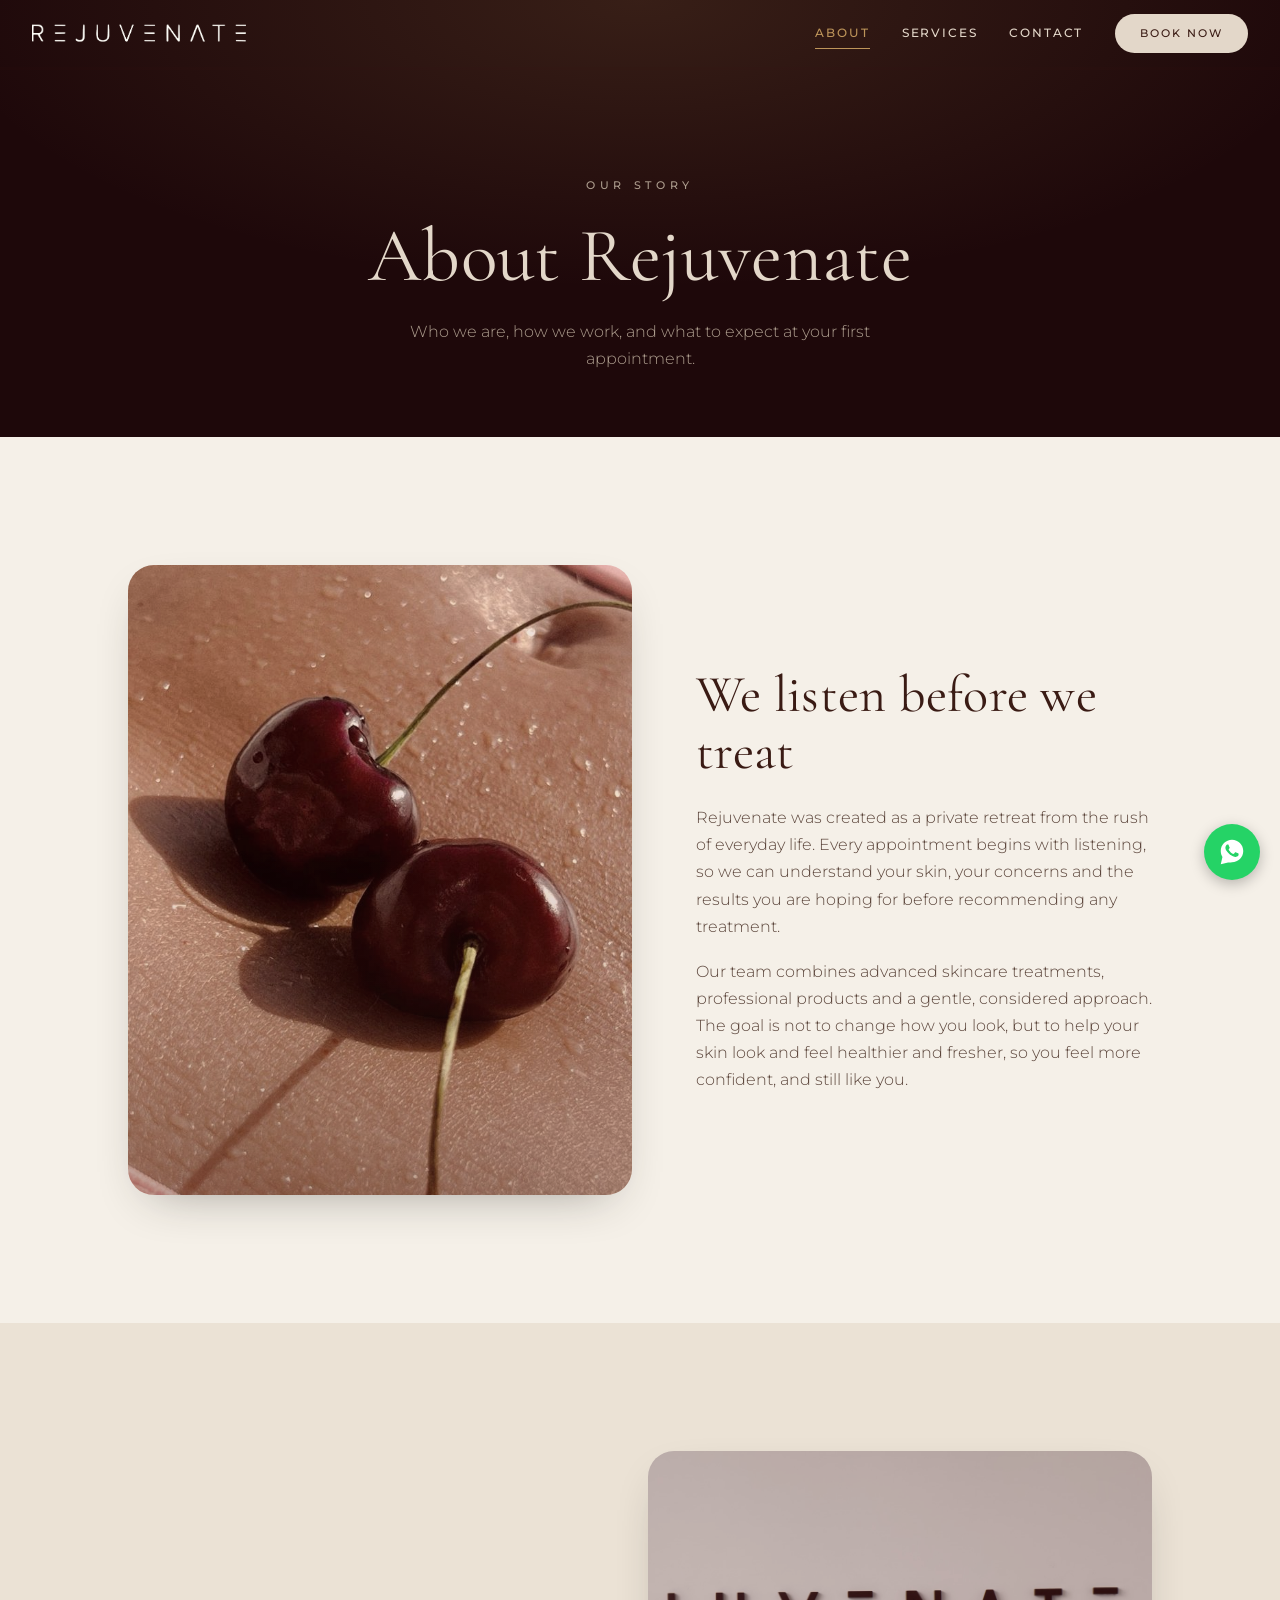
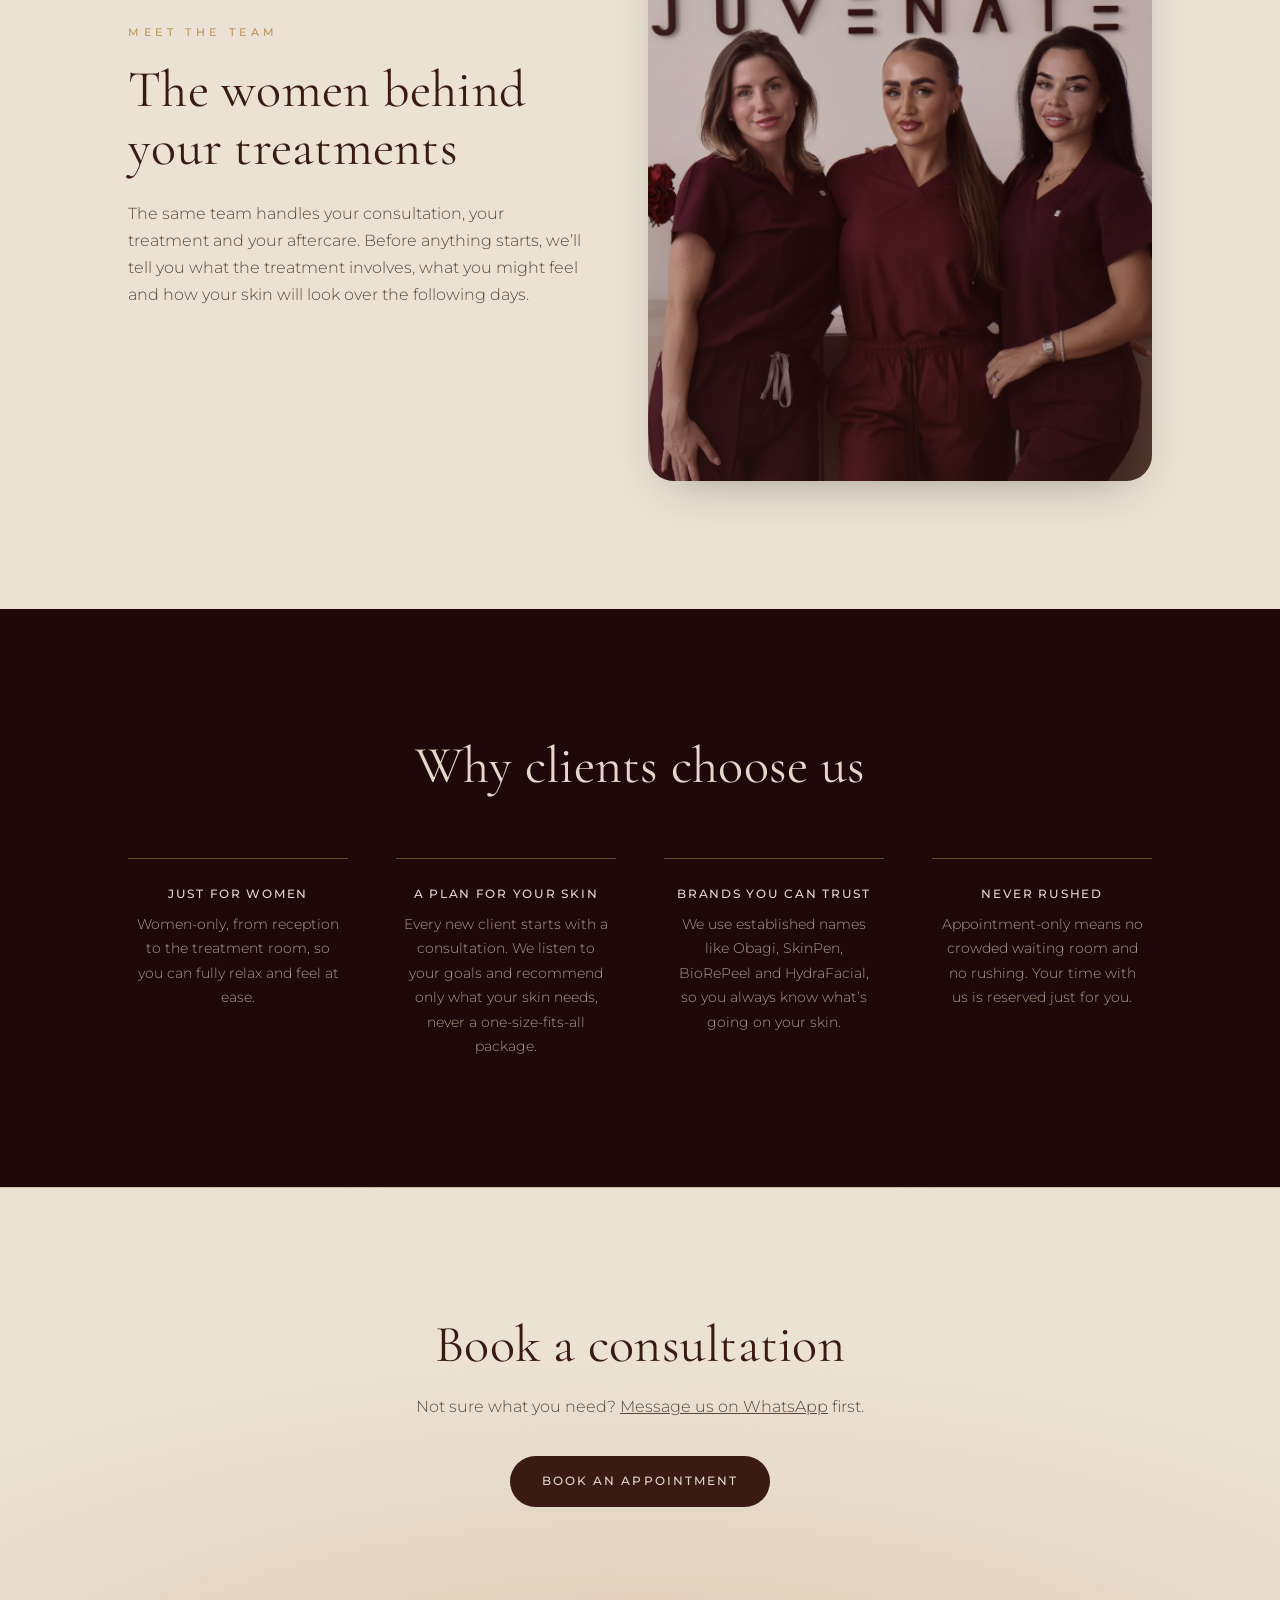
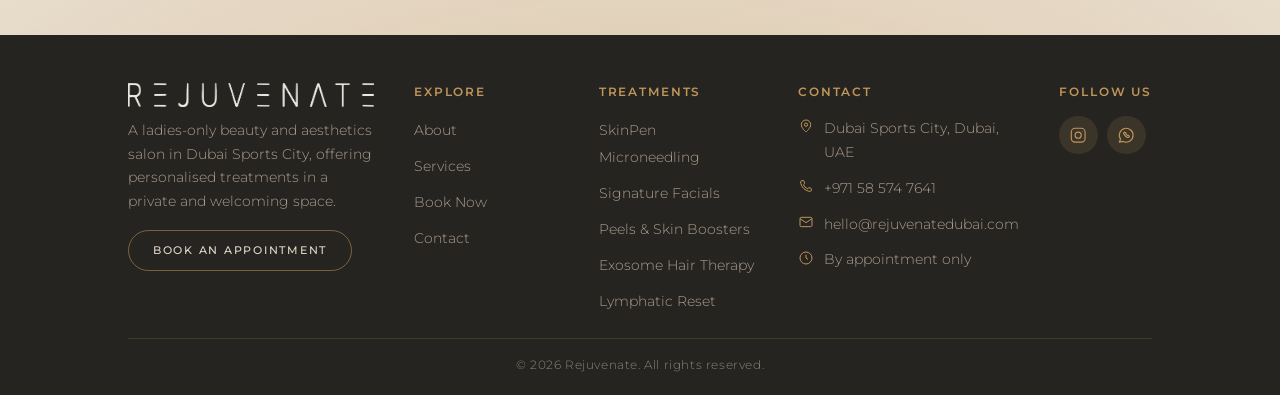
==== commit 10dc79ef: "Add opening-list pop-up, refresh services photos, move SEO to rejuvenatedubai.com - Sign-up pop-up o" ====
--- a/about/index.html
+++ b/about/index.html
@@ -17,28 +17,28 @@
       content="about Rejuvenate, ladies-only salon Dubai Sports City, women's beauty salon Dubai, aesthetics clinic Dubai, private beauty salon Dubai, personalised skincare Dubai, ladies spa Dubai Sports City, beauty salon philosophy Dubai, professional skincare products Dubai"
     />
     <title>About | Rejuvenate — Ladies Beauty &amp; Aesthetics, Dubai</title>
-    <link rel="canonical" href="https://rejuvenate.buildyourweb.ae/about/" />
+    <link rel="canonical" href="https://rejuvenatedubai.com/about/" />
 
     <link rel="icon" type="image/png" sizes="32x32" href="/assets/favicon-32.png" />
     <link rel="icon" type="image/png" sizes="512x512" href="/assets/favicon.png" />
     <link rel="apple-touch-icon" sizes="180x180" href="/assets/apple-touch-icon.png" />
 
     <meta property="og:type" content="website" />
-    <meta property="og:url" content="https://rejuvenate.buildyourweb.ae/about/" />
+    <meta property="og:url" content="https://rejuvenatedubai.com/about/" />
     <meta property="og:title" content="About | Rejuvenate" />
     <meta property="og:description" content="A ladies-only beauty and aesthetics salon in Dubai Sports City offering personalised skincare, facial and hair treatments in a private, welcoming space." />
-    <meta property="og:image" content="https://rejuvenate.buildyourweb.ae/assets/og-image.jpg" />
+    <meta property="og:image" content="https://rejuvenatedubai.com/assets/og-image.jpg" />
     <meta property="og:site_name" content="Rejuvenate" />
     <meta property="og:locale" content="en_US" />
     <meta name="twitter:card" content="summary_large_image" />
     <meta name="twitter:title" content="About | Rejuvenate" />
     <meta name="twitter:description" content="A ladies-only beauty and aesthetics salon in Dubai Sports City offering personalised skincare, facial and hair treatments in a private, welcoming space." />
-    <meta name="twitter:image" content="https://rejuvenate.buildyourweb.ae/assets/og-image.jpg" />
+    <meta name="twitter:image" content="https://rejuvenatedubai.com/assets/og-image.jpg" />
 
     <link rel="preconnect" href="https://fonts.googleapis.com" />
     <link rel="preconnect" href="https://fonts.gstatic.com" crossorigin />
     <link href="https://fonts.googleapis.com/css2?family=Cormorant+Garamond:ital,wght@0,400;0,500;1,400;1,500&family=Montserrat:wght@300;400;500;600&display=swap" rel="stylesheet" />
-    <link rel="stylesheet" href="/site.css?v=23" />
+    <link rel="stylesheet" href="/site.css?v=25" />
   </head>
   <body>
     <header class="site-header" id="top">
@@ -113,10 +113,10 @@
             <h2 class="display">Why clients choose us</h2>
           </div>
           <div class="why__grid">
-            <div class="why__item reveal"><h3>Ladies Only</h3><p>Women-only, from reception to the treatment room.</p></div>
-            <div class="why__item reveal"><h3>Consultation First</h3><p>Every new client starts with a consultation, so your plan fits your skin, not a package.</p></div>
-            <div class="why__item reveal"><h3>Brands You Know</h3><p>We work with Obagi, SkinPen, BioRePeel and HydraFacial.</p></div>
-            <div class="why__item reveal"><h3>By Appointment</h3><p>Visits are by appointment only. Book online or message us on WhatsApp.</p></div>
+            <div class="why__item reveal"><h3>Just for Women</h3><p>Women-only, from reception to the treatment room, so you can fully relax and feel at ease.</p></div>
+            <div class="why__item reveal"><h3>A Plan for Your Skin</h3><p>Every new client starts with a consultation. We listen to your goals and recommend only what your skin needs, never a one-size-fits-all package.</p></div>
+            <div class="why__item reveal"><h3>Brands You Can Trust</h3><p>We use established names like Obagi, SkinPen, BioRePeel and HydraFacial, so you always know what’s going on your skin.</p></div>
+            <div class="why__item reveal"><h3>Never Rushed</h3><p>Appointment-only means no crowded waiting room and no rushing. Your time with us is reserved just for you.</p></div>
           </div>
         </div>
       </section>
@@ -176,6 +176,10 @@
                 <span class="fi" aria-hidden="true"><svg viewBox="0 0 24 24" fill="none" stroke="currentColor" stroke-width="1.5"><rect x="3" y="5" width="18" height="14" rx="2"/><path d="m3 7 9 6 9-6"/></svg></span>
                 <a href="mailto:hello@rejuvenatedubai.com">hello@rejuvenatedubai.com</a>
               </li>
+              <li>
+                <span class="fi" aria-hidden="true"><svg viewBox="0 0 24 24" fill="none" stroke="currentColor" stroke-width="1.5"><circle cx="12" cy="12" r="9"/><path d="M12 7v5l3 2"/></svg></span>
+                <span>By appointment only</span>
+              </li>
             </ul>
           </div>
 
@@ -194,7 +198,7 @@
       </div>
     </footer>
 
-    <script src="/site.js?v=17" defer></script>
+    <script src="/site.js?v=18" defer></script>
     <script>document.getElementById("year").textContent = new Date().getFullYear();</script>
   </body>
 </html>
--- a/site.css
+++ b/site.css
@@ -562,6 +562,7 @@
   .about__grid--flip { grid-template-columns: 1fr; }
   .about__grid--flip .about__media { order: 0; }
   .about__media { aspect-ratio: 3 / 2; max-height: 30rem; }
+  .about__media--square { aspect-ratio: 5 / 4; }   /* taller crop so a full portrait (face and outfit) fits */
 }
 
 /* ============================================================
@@ -685,6 +686,32 @@
 /* Price menu (Services page) */
 .menu { max-width: 50rem; margin-inline: auto; }
 .menu-group + .menu-group { margin-top: clamp(2.5rem, 5vw, 3.75rem); }
+/* Photo between treatment groups */
+.menu-photo {
+  position: relative;
+  margin: clamp(2.5rem, 5vw, 3.75rem) 0;
+  border-radius: var(--radius-lg);
+  overflow: hidden;
+  aspect-ratio: 2 / 1;
+  box-shadow: var(--shadow-soft);
+  background: var(--sand-deep);
+}
+.menu-photo img {
+  width: 100%; height: 100%;
+  object-fit: cover;
+  filter: saturate(0.85) sepia(0.08);
+}
+.menu-photo::after {  /* very faint burgundy tint, as in the galleries */
+  content: "";
+  position: absolute; inset: 0;
+  background: rgba(120,15,20,0.13);
+  pointer-events: none;
+}
+.menu-photo + .menu-group { margin-top: 0; }
+.menu-photo:last-child { margin-bottom: 0; }
+@media (max-width: 820px) {
+  .menu-photo { aspect-ratio: 3 / 2; }
+}
 .menu-group__title {
   font-family: var(--font-display);
   font-size: clamp(1.5rem, 3vw, 2rem);
@@ -928,20 +955,6 @@
 .form__status.is-success { color: var(--espresso); }
 .form__status.is-error { color: var(--burgundy); font-weight: 500; }
 .form .btn:disabled { opacity: 0.6; cursor: wait; }
-.form__test {
-  display: block;
-  margin: 1rem auto 0;
-  background: none;
-  border: 1px dashed var(--taupe);
-  border-radius: 999px;
-  padding: 0.45rem 1rem;
-  font: inherit;
-  font-size: 0.72rem;
-  letter-spacing: 0.08em;
-  color: var(--sage);
-  cursor: pointer;
-}
-.form__test[hidden] { display: none; }
 
 /* Enquiry confirmation dialog */
 .confirm {
@@ -1094,7 +1107,12 @@
   .footer__brand { grid-column: 1 / -1; }
 }
 @media (max-width: 560px) {
-  .footer__top { grid-template-columns: 1fr 1fr; }
+  .footer__top { grid-template-columns: 1fr 1fr; row-gap: 1.75rem; }
+  /* Contact and Follow Us run full width below Explore and Treatments */
+  .footer__top > :nth-child(4),
+  .footer__top > :nth-child(5) { grid-column: 1 / -1; }
+  .footer__top > :nth-child(5) { text-align: center; }
+  .footer__top > :nth-child(5) .footer__socials { justify-content: center; }
 }
 
 /* ============================================================
@@ -1284,6 +1302,10 @@
   padding: clamp(1.25rem, 4vw, 2.75rem);
 }
 #bookapp-reservation-widget { min-height: 320px; }
+@media (max-width: 560px) {
+  .page-hero { padding-top: 9.5rem; }   /* more room between the fixed header and the hero text */
+  .booking-wrap { margin-top: -1.5rem; }   /* card no longer hugs the hero's bottom edge */
+}
 .booking-fallback {
   text-align: center;
   color: var(--sage);
@@ -1380,3 +1402,123 @@
   .wa-float-btn { right: 14px; bottom: calc(14px + env(safe-area-inset-bottom, 0px)); width: 50px; height: 50px; }
   .wa-float-btn svg { width: 26px; height: 26px; }
 }
+
+/* ============================================================
+   Opening-list sign-up pop-up (added by site.js)
+   Reuses the .confirm dialog; minimises to a tab beside WhatsApp.
+   ============================================================ */
+.signup-pop .confirm__card {
+  max-height: calc(100dvh - 2rem);
+  overflow-y: auto;
+  scrollbar-width: none;
+}
+.signup-pop .confirm__title { font-size: clamp(1.9rem, 5.5vw, 2.25rem); margin: 0.6rem 0 0.75rem; }
+.signup-pop .confirm__mark { height: 2.5rem; margin-bottom: 1rem; }
+.signup-pop .confirm__text { max-width: 36ch; margin-bottom: 1.5rem; }
+.signup-pop .confirm__text strong { color: var(--burgundy); font-weight: 500; }
+.signup-pop__form { text-align: left; }
+.signup-pop__form .field { margin-bottom: 0.9rem; }
+.signup-pop__row { display: grid; grid-template-columns: 1fr 1fr; gap: 0.75rem; }
+.signup-pop__consent {
+  display: flex;
+  gap: 0.6rem;
+  align-items: flex-start;
+  font-size: 0.78rem;
+  line-height: 1.5;
+  color: var(--ink-soft);
+  margin: 0.25rem 0 1.1rem;
+  cursor: pointer;
+}
+.signup-pop__consent input { margin-top: 0.2rem; accent-color: var(--espresso); flex-shrink: 0; }
+.signup-pop__form .btn { width: 100%; }
+.signup-pop__form .btn:disabled { opacity: 0.6; cursor: wait; }
+.signup-pop__note { font-size: 0.72rem; color: var(--sage); text-align: center; margin-top: 0.9rem; }
+
+.signup-tab {
+  position: fixed;
+  right: calc(20px + 56px + 12px);   /* left of the WhatsApp button */
+  bottom: calc(26px + env(safe-area-inset-bottom, 0px));
+  height: 44px;
+  display: inline-flex;
+  align-items: center;
+  gap: 0.5rem;
+  padding: 0 1.1rem 0 0.9rem;
+  font-family: var(--font-body);
+  font-size: 0.68rem;
+  font-weight: 500;
+  letter-spacing: 0.14em;
+  text-transform: uppercase;
+  color: var(--espresso);
+  background: linear-gradient(180deg, #fffdf9, var(--sand));
+  border: 1px solid var(--gold);
+  border-radius: 999px;
+  box-shadow: 0 4px 14px rgba(0, 0, 0, 0.18);
+  cursor: pointer;
+  z-index: 9999;
+  opacity: 0;
+  visibility: hidden;
+  transform: translateX(12px);
+  transition: opacity 0.35s var(--ease), transform 0.35s var(--ease), visibility 0.35s;
+}
+.signup-tab.is-visible { opacity: 1; visibility: visible; transform: none; }
+.signup-tab:hover { background: #fffdf9; transform: translateY(-2px); }
+.signup-tab svg { width: 18px; height: 18px; color: var(--gold); }
+@media (max-width: 480px) {
+  .signup-tab { right: calc(14px + 50px + 10px); bottom: calc(17px + env(safe-area-inset-bottom, 0px)); }
+}
+@media (max-width: 340px) {
+  .signup-pop__row { grid-template-columns: 1fr; gap: 0; }
+}
+/* Desktop: wide card with the offer on the left and the form on the right */
+@media (min-width: 900px) {
+  .signup-pop:not(.is-joined) .confirm__card {
+    width: min(56rem, 100%);
+    padding: 3rem;
+    text-align: left;
+  }
+  .signup-pop__body {
+    display: grid;
+    grid-template-columns: 1fr 1.15fr;
+    gap: 3rem;
+    align-items: center;
+  }
+  .signup-pop__intro {
+    padding-right: 3rem;
+    border-right: 1px solid var(--line);
+  }
+  .signup-pop__intro .confirm__mark { margin: 0 0 1.25rem; }
+  .signup-pop__intro .confirm__title { font-size: 2.6rem; }
+  .signup-pop__intro .confirm__text { margin: 0; }
+}
+/* Page behind the pop-up doesn't scroll */
+html.signup-lock,
+html.signup-lock body { overflow: hidden; }
+/* Auto-close countdown along the top edge of the card */
+.signup-pop .confirm__card { overflow-x: hidden; }
+.signup-pop__timer {
+  position: absolute;
+  top: 0; left: 0; right: 0;
+  height: 3px;
+  background: rgba(190, 149, 90, 0.18);
+  opacity: 0;
+  transition: opacity 0.3s;
+}
+.signup-pop.is-counting .signup-pop__timer { opacity: 1; }
+.signup-pop__timer i {
+  display: block;
+  height: 100%;
+  background: var(--gold);
+  transform-origin: left;
+}
+/* Minimise: content fades first, then an empty card-shaped ghost morphs into the tab */
+.signup-pop .confirm__card > * { transition: opacity 0.16s ease-out; }
+.signup-pop.is-emptying .confirm__card > * { opacity: 0; }
+.signup-ghost {
+  position: fixed;
+  z-index: 10001;
+  background: linear-gradient(180deg, #fffdf9, var(--sand));
+  border: 1px solid var(--line);
+  border-radius: var(--radius-lg);
+  box-shadow: var(--shadow);
+  pointer-events: none;
+}
